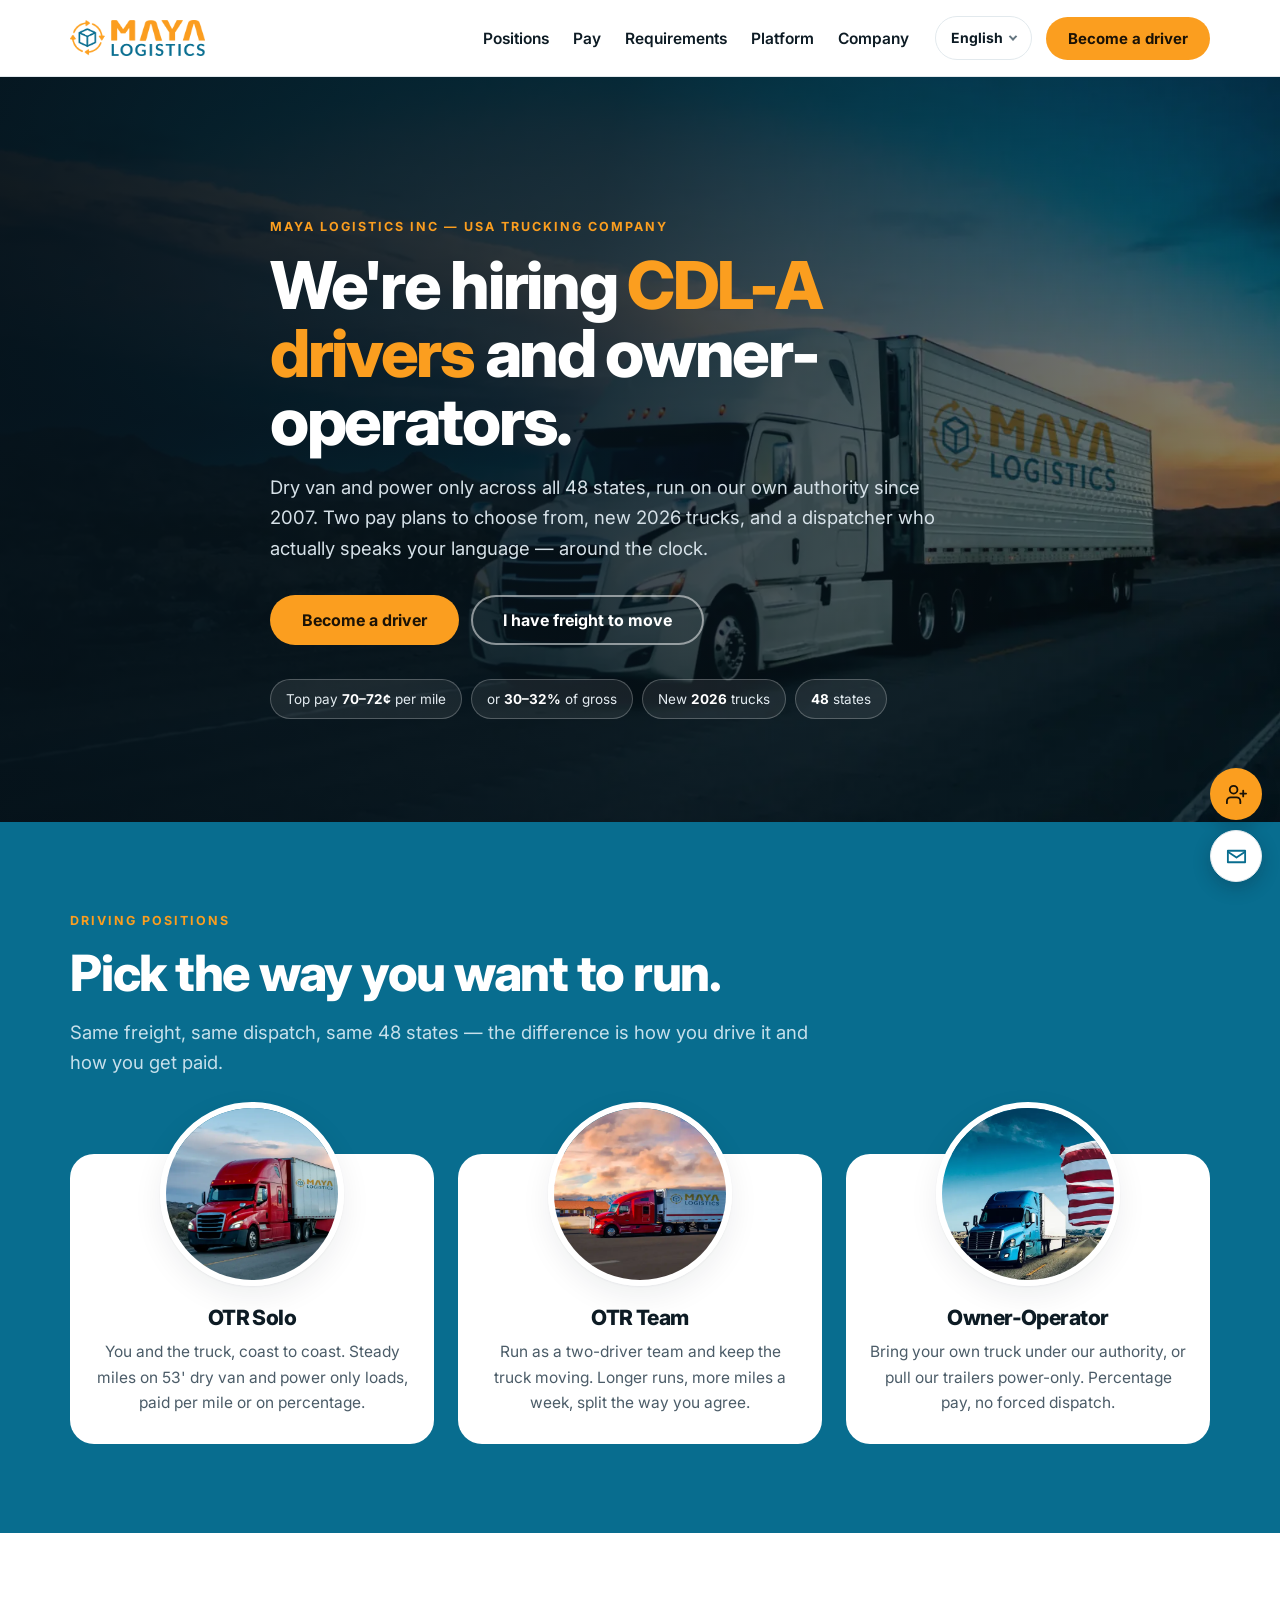
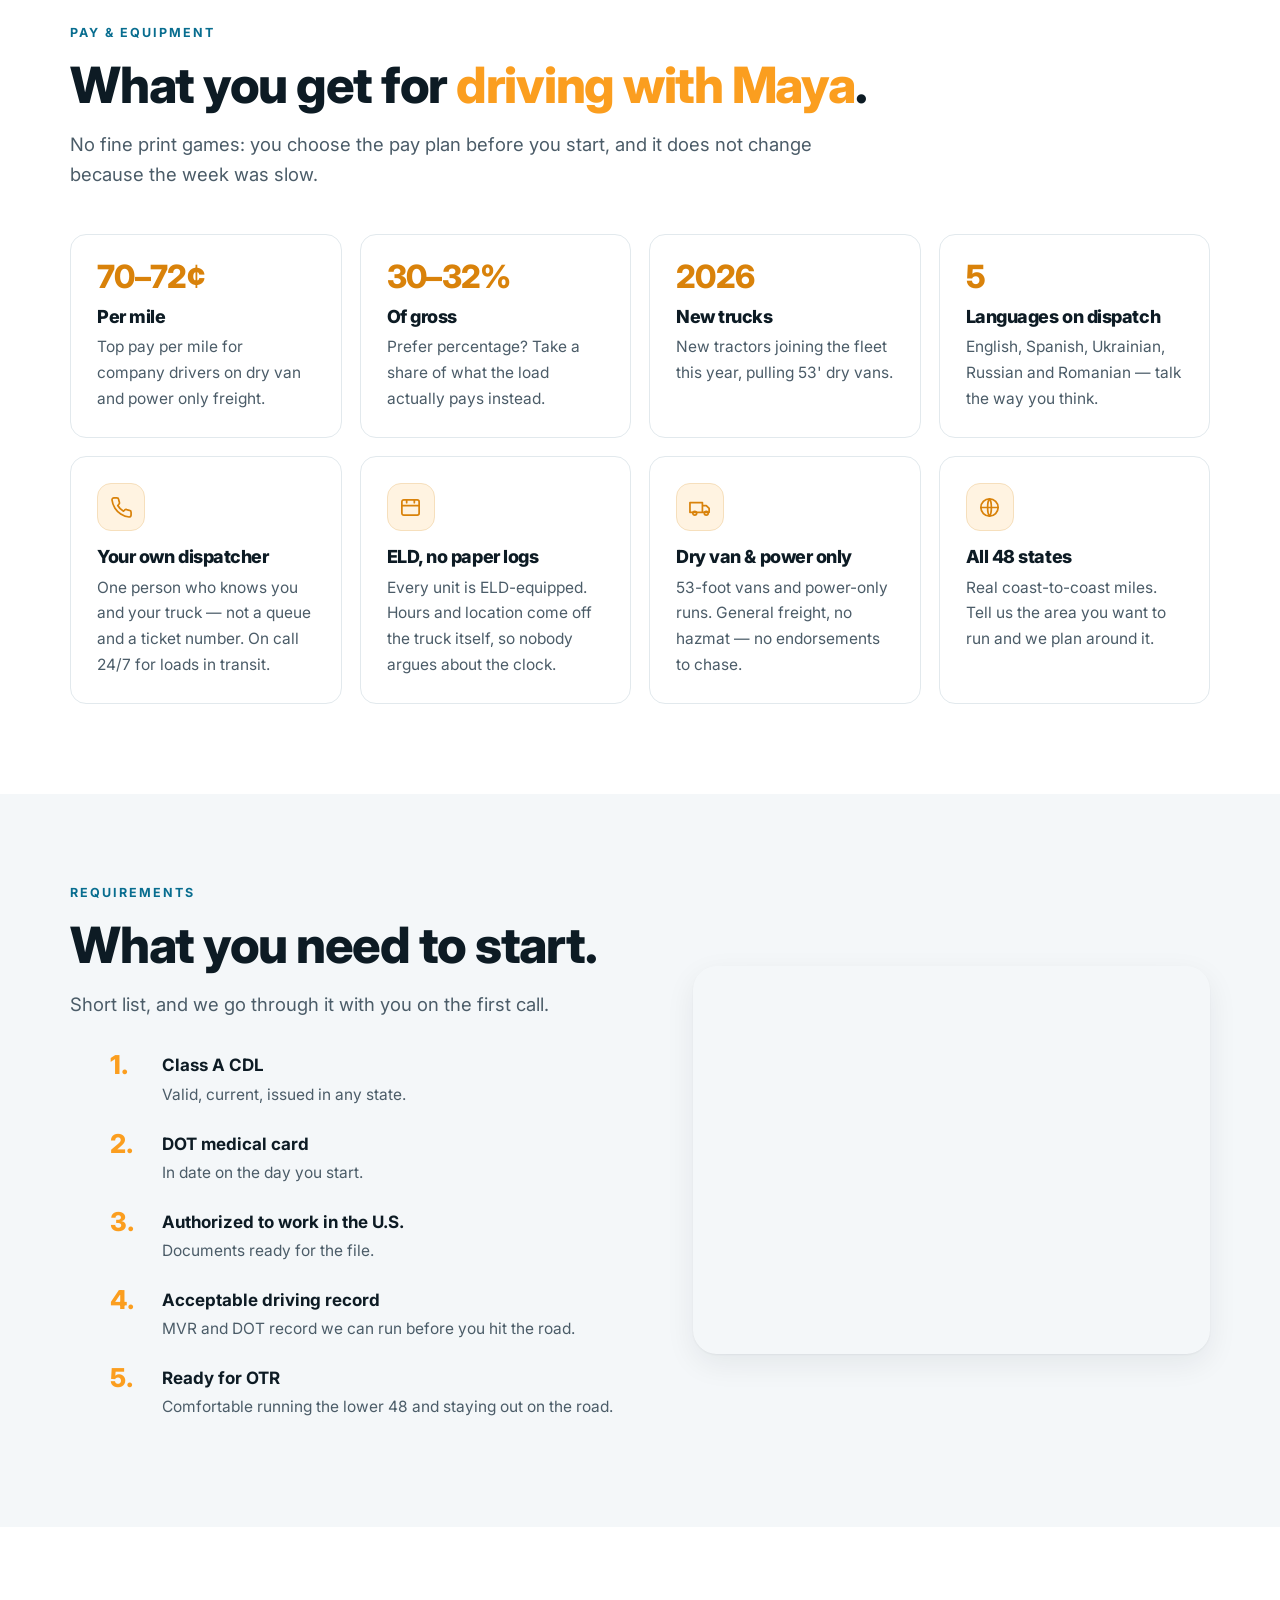
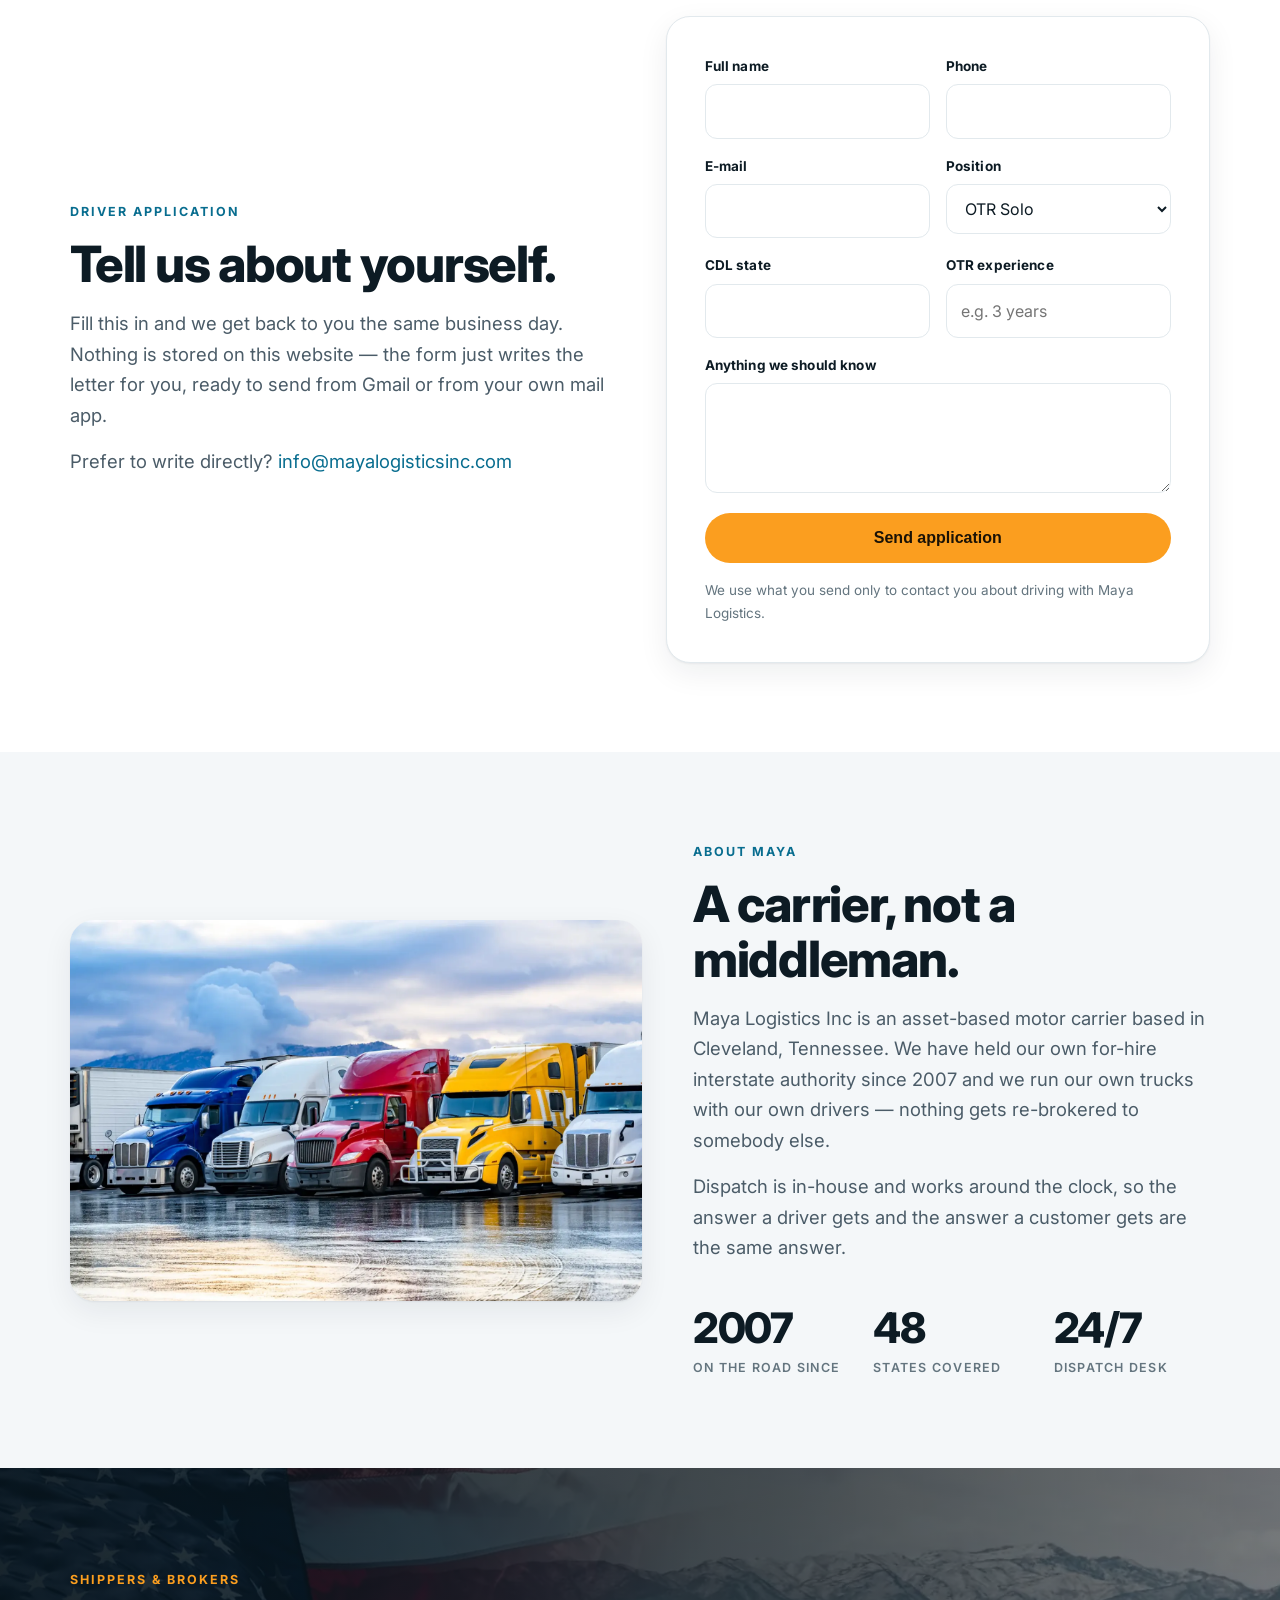
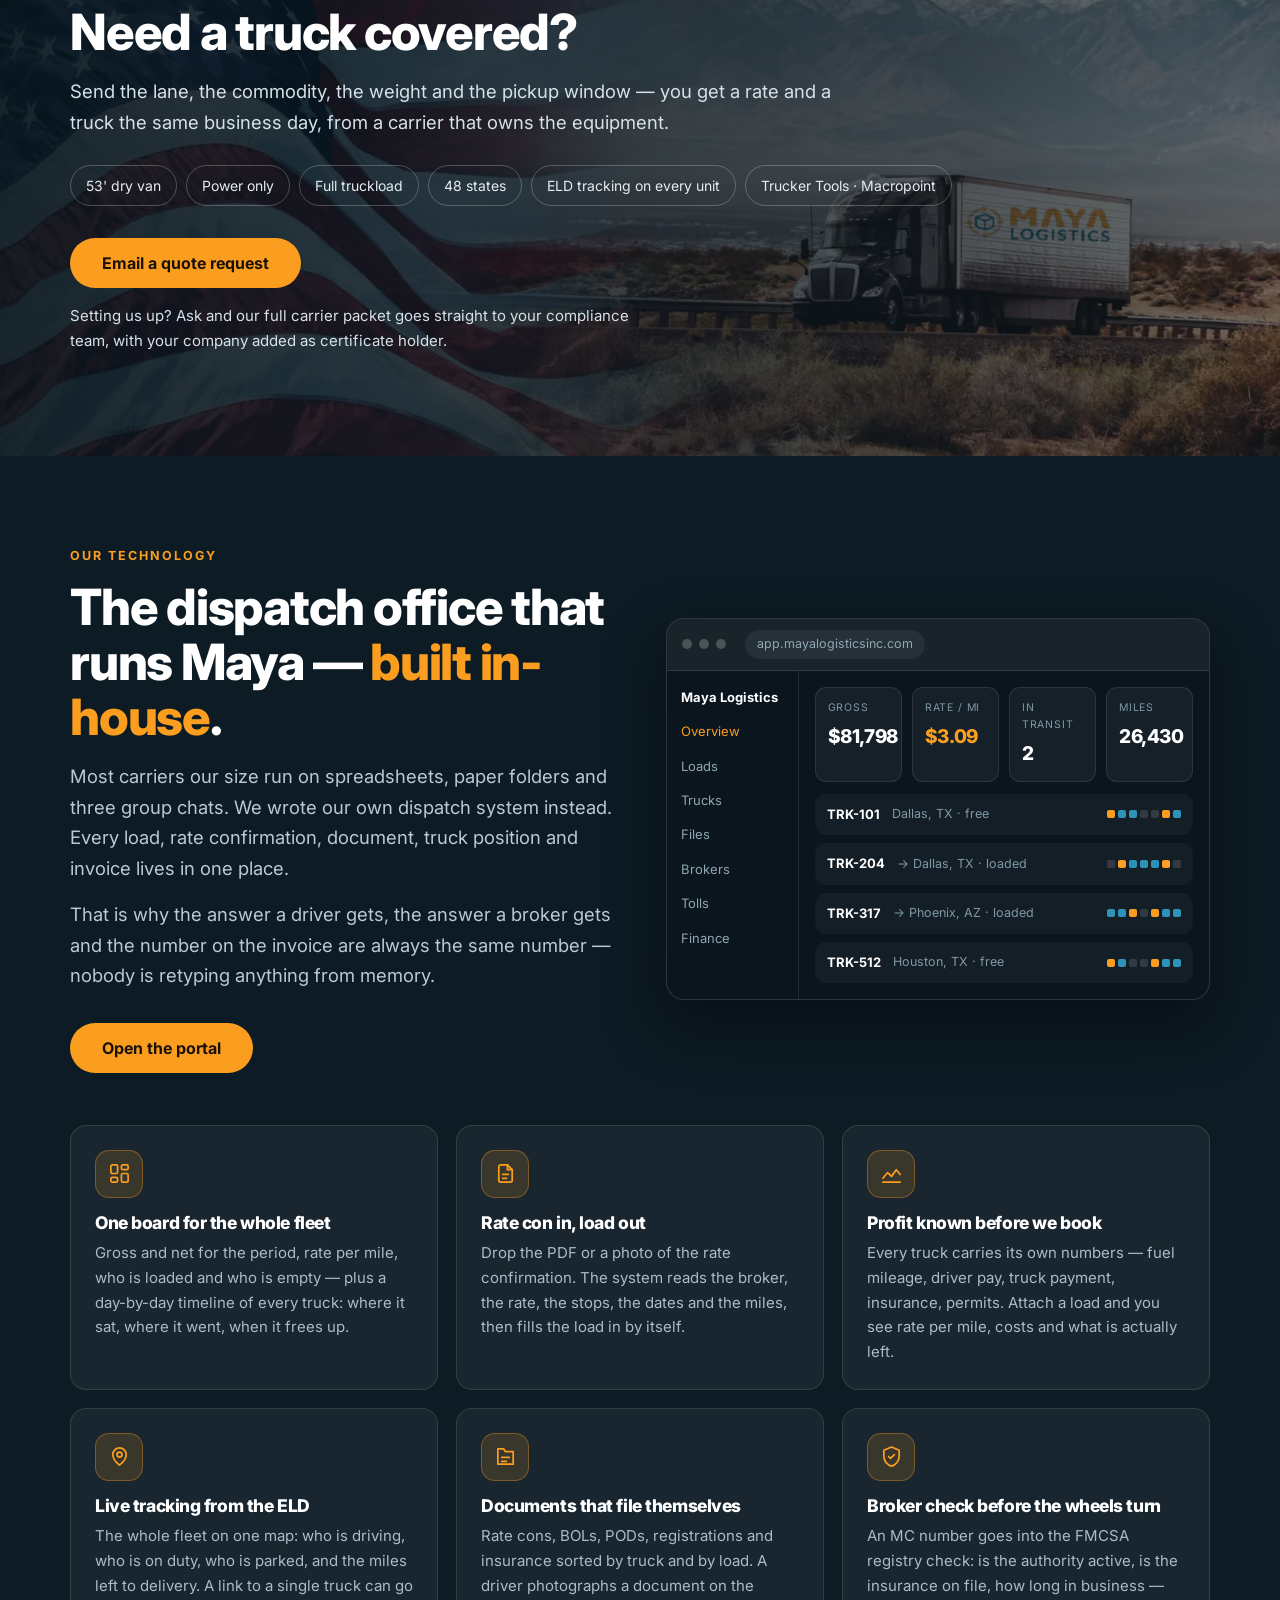
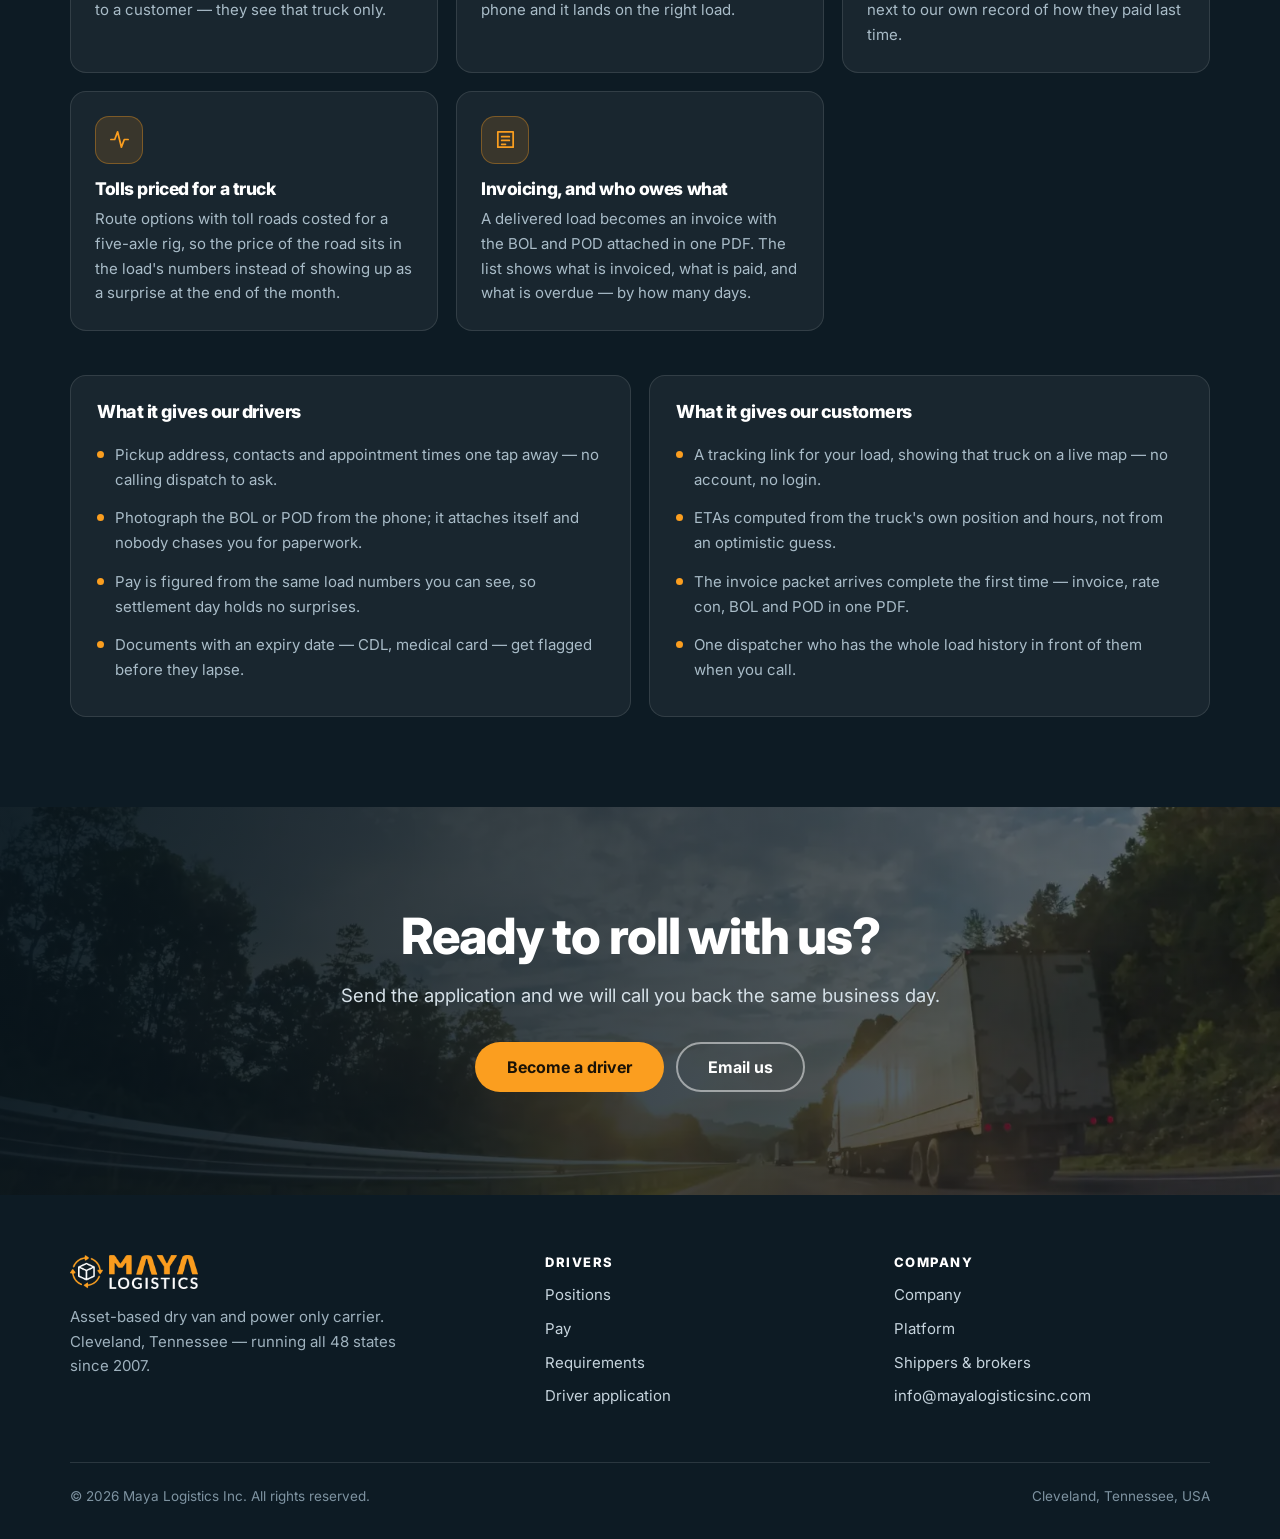
==== index.html @ c4414eb6 "Maya Logistics Inc — сайт на шести языках Историю репозитория пришлось начать заново: старые коммиты" ====
<!DOCTYPE html>
<html lang="en">
<head>
<meta charset="utf-8">
<meta name="viewport" content="width=device-width, initial-scale=1">
<title>Maya Logistics Inc | CDL-A Jobs | Hiring Truck Drivers — 48 States</title>
<meta name="description" content="Maya Logistics Inc is hiring CDL Class A drivers and owner-operators. Top pay 70–72¢ per mile or 30–32% of gross, new 2026 trucks, dry van and power only, all 48 states, dispatch in five languages.">
<meta name="theme-color" content="#086D8F">
<link rel="canonical" href="https://mayalogisticsinc.com/">
<link rel="alternate" hreflang="en" href="https://mayalogisticsinc.com/">
<link rel="alternate" hreflang="es" href="https://mayalogisticsinc.com/es/">
<link rel="alternate" hreflang="ru" href="https://mayalogisticsinc.com/ru/">
<link rel="alternate" hreflang="uk" href="https://mayalogisticsinc.com/uk/">
<link rel="alternate" hreflang="ro" href="https://mayalogisticsinc.com/ro/">
<link rel="alternate" hreflang="kk" href="https://mayalogisticsinc.com/kk/">
<link rel="alternate" hreflang="x-default" href="https://mayalogisticsinc.com/">
<meta property="og:type" content="website">
<meta property="og:url" content="https://mayalogisticsinc.com/">
<meta property="og:title" content="Maya Logistics Inc — Hiring CDL Class A Drivers">
<meta property="og:description" content="70–72¢ per mile or 30–32% of gross. New 2026 trucks, dry van and power only, all 48 states, dispatch in five languages.">
<meta property="og:image" content="https://mayalogisticsinc.com/assets/hero-1600.webp">
<meta property="og:locale" content="en_US">
<meta name="twitter:card" content="summary_large_image">

<link rel="icon" href="/assets/favicon.ico" sizes="any">
<link rel="icon" href="/assets/favicon-32.png" type="image/png">
<link rel="apple-touch-icon" href="/assets/apple-touch-icon.png">

<link rel="preconnect" href="https://fonts.googleapis.com">
<link rel="preconnect" href="https://fonts.gstatic.com" crossorigin>
<link rel="stylesheet" href="https://fonts.googleapis.com/css2?family=Inter:wght@400;600;700;800&display=swap">
<link rel="preload" as="image" href="/assets/hero-800.webp" media="(max-width:800px)">
<link rel="preload" as="image" href="/assets/hero-1600.webp" media="(min-width:801px)">
<link rel="stylesheet" href="/assets/site.css?v=5">
</head>
<body>

<header class="site-header">
  <div class="wrap header-in">
    <a class="brand" href="/" aria-label="Maya Logistics Inc">
      <img src="/assets/logo.png" width="760" height="202" alt="Maya Logistics Inc">
    </a>

    <button class="burger" type="button" data-nav-toggle aria-expanded="false" aria-controls="menu" aria-label="Menu">
      <span></span>
    </button>

    <nav class="nav" id="menu" aria-label="Menu">
      <ul class="nav-links">
        <li><a href="#positions">Positions</a></li>
        <li><a href="#pay">Pay</a></li>
        <li><a href="#requirements">Requirements</a></li>
        <li><a href="#platform">Platform</a></li>
        <li><a href="#company">Company</a></li>
      </ul>
      <div class="nav-side">
        <details class="lang">
          <summary aria-label="Language">English</summary>
          <ul>
            <li><a href="/" hreflang="en" aria-current="true">English</a></li>
            <li><a href="/es/" hreflang="es">Español</a></li>
            <li><a href="/ru/" hreflang="ru">Русский</a></li>
            <li><a href="/uk/" hreflang="uk">Українська</a></li>
            <li><a href="/ro/" hreflang="ro">Română</a></li>
            <li><a href="/kk/" hreflang="kk">Қазақша</a></li>
          </ul>
        </details>
        <a class="btn btn-o" href="#apply">Become a driver</a>
      </div>
    </nav>
  </div>
</header>

<main>

<!-- ================= HERO ================= -->
<section class="hero bg-hero">
  <div class="wrap hero-in">
    <p class="eyebrow">Maya Logistics Inc — USA trucking company</p>
    <h1>We're hiring <em>CDL-A drivers</em> and owner-operators.</h1>
    <p class="lead">Dry van and power only across all 48 states, run on our own authority since 2007. Two pay plans to choose from, new 2026 trucks, and a dispatcher who actually speaks your language — around the clock.</p>
    <div class="btns">
      <a class="btn btn-o" href="#apply">Become a driver</a>
      <a class="btn btn-ghost" href="#shippers">I have freight to move</a>
    </div>
    <div class="chips">
      <span class="chip">Top pay <b>70–72¢</b> per mile</span>
      <span class="chip">or <b>30–32%</b> of gross</span>
      <span class="chip">New <b>2026</b> trucks</span>
      <span class="chip"><b>48</b> states</span>
    </div>
  </div>
</section>

<!-- ================= POSITIONS ================= -->
<section id="positions" class="positions">
  <div class="wrap">
    <p class="eyebrow">Driving positions</p>
    <h2 class="h2">Pick the way you want to run.</h2>
    <p class="lead">Same freight, same dispatch, same 48 states — the difference is how you drive it and how you get paid.</p>

    <div class="pos-grid">
      <article class="pos">
        <img src="/assets/pos-solo.webp" width="560" height="560" loading="lazy" decoding="async" alt="Tractor with a dry van trailer on an evening highway">
        <h3>OTR Solo</h3>
        <p>You and the truck, coast to coast. Steady miles on 53' dry van and power only loads, paid per mile or on percentage.</p>
      </article>

      <article class="pos">
        <img src="/assets/pos-team.webp" width="560" height="560" loading="lazy" decoding="async" alt="Tractor-trailer parked at sunset">
        <h3>OTR Team</h3>
        <p>Run as a two-driver team and keep the truck moving. Longer runs, more miles a week, split the way you agree.</p>
      </article>

      <article class="pos">
        <img src="/assets/pos-oo.webp" width="560" height="560" loading="lazy" decoding="async" alt="Tractor on a desert interstate with the American flag">
        <h3>Owner-Operator</h3>
        <p>Bring your own truck under our authority, or pull our trailers power-only. Percentage pay, no forced dispatch.</p>
      </article>
    </div>
  </div>
</section>

<!-- ================= PAY & EQUIPMENT ================= -->
<section id="pay">
  <div class="wrap">
    <p class="eyebrow">Pay &amp; equipment</p>
    <h2 class="h2">What you get for <em>driving with Maya</em>.</h2>
    <p class="lead">No fine print games: you choose the pay plan before you start, and it does not change because the week was slow.</p>

    <div class="perks">
      <div class="perk">
        <b>70–72¢</b>
        <h3>Per mile</h3>
        <p>Top pay per mile for company drivers on dry van and power only freight.</p>
      </div>
      <div class="perk">
        <b>30–32%</b>
        <h3>Of gross</h3>
        <p>Prefer percentage? Take a share of what the load actually pays instead.</p>
      </div>
      <div class="perk">
        <b>2026</b>
        <h3>New trucks</h3>
        <p>New tractors joining the fleet this year, pulling 53' dry vans.</p>
      </div>
      <div class="perk">
        <b>5</b>
        <h3>Languages on dispatch</h3>
        <p>English, Spanish, Ukrainian, Russian and Romanian — talk the way you think.</p>
      </div>
      <div class="perk">
        <div class="ico"><svg viewBox="0 0 24 24" aria-hidden="true"><path d="M22 16.9v3a2 2 0 0 1-2.2 2 19.8 19.8 0 0 1-8.6-3.1 19.5 19.5 0 0 1-6-6A19.8 19.8 0 0 1 2.1 4.2 2 2 0 0 1 4.1 2h3a2 2 0 0 1 2 1.7c.1 1 .4 1.9.7 2.8a2 2 0 0 1-.5 2.1L8.1 9.9a16 16 0 0 0 6 6l1.3-1.3a2 2 0 0 1 2.1-.4c.9.3 1.8.6 2.8.7a2 2 0 0 1 1.7 2z"/></svg></div>
        <h3>Your own dispatcher</h3>
        <p>One person who knows you and your truck — not a queue and a ticket number. On call 24/7 for loads in transit.</p>
      </div>
      <div class="perk">
        <div class="ico"><svg viewBox="0 0 24 24" aria-hidden="true"><rect x="3" y="4" width="18" height="16" rx="2"/><path d="M3 10h18M8 4v3M16 4v3"/></svg></div>
        <h3>ELD, no paper logs</h3>
        <p>Every unit is ELD-equipped. Hours and location come off the truck itself, so nobody argues about the clock.</p>
      </div>
      <div class="perk">
        <div class="ico"><svg viewBox="0 0 24 24" aria-hidden="true"><path d="M1 7h13v10H1zM14 10h4l3 3v4h-7z"/><circle cx="6" cy="18" r="2"/><circle cx="18" cy="18" r="2"/></svg></div>
        <h3>Dry van &amp; power only</h3>
        <p>53-foot vans and power-only runs. General freight, no hazmat — no endorsements to chase.</p>
      </div>
      <div class="perk">
        <div class="ico"><svg viewBox="0 0 24 24" aria-hidden="true"><circle cx="12" cy="12" r="9"/><path d="M3 12h18M12 3c2.6 2.8 2.6 15.2 0 18M12 3c-2.6 2.8-2.6 15.2 0 18"/></svg></div>
        <h3>All 48 states</h3>
        <p>Real coast-to-coast miles. Tell us the area you want to run and we plan around it.</p>
      </div>
    </div>
  </div>
</section>

<!-- ================= REQUIREMENTS ================= -->
<section id="requirements" class="soft">
  <div class="wrap split">
    <div>
      <p class="eyebrow">Requirements</p>
      <h2 class="h2">What you need to start.</h2>
      <p class="lead">Short list, and we go through it with you on the first call.</p>

      <ol class="steps">
        <li><i>1.</i><div><b>Class A CDL</b><span>Valid, current, issued in any state.</span></div></li>
        <li><i>2.</i><div><b>DOT medical card</b><span>In date on the day you start.</span></div></li>
        <li><i>3.</i><div><b>Authorized to work in the U.S.</b><span>Documents ready for the file.</span></div></li>
        <li><i>4.</i><div><b>Acceptable driving record</b><span>MVR and DOT record we can run before you hit the road.</span></div></li>
        <li><i>5.</i><div><b>Ready for OTR</b><span>Comfortable running the lower 48 and staying out on the road.</span></div></li>
      </ol>
    </div>

    <div class="shot">
      <picture>
        <source media="(max-width:700px)" srcset="/assets/fleet-800.webp">
        <img src="/assets/fleet-1600.webp" width="1600" height="1200" loading="lazy" decoding="async" alt="Tractor on a highway through red rock country">
      </picture>
    </div>
  </div>
</section>

<!-- ================= APPLY ================= -->
<section id="apply">
  <div class="wrap contact-grid">
    <div>
      <p class="eyebrow">Driver application</p>
      <h2 class="h2">Tell us about yourself.</h2>
      <p class="lead">Fill this in and we get back to you the same business day. Nothing is stored on this website — the form just writes the letter for you, ready to send from Gmail or from your own mail app.</p>
      <p class="lead">Prefer to write directly? <a data-mail href="mailto:info@mayalogisticsinc.com">info@mayalogisticsinc.com</a></p>
    </div>

    <form class="form-wrap" data-mail-form="info@mayalogisticsinc.com"
          data-subject="Driver application — Maya Logistics" data-sent-title="Your application is ready">
      <div class="fields">
        <div class="field">
          <label for="f-name">Full name</label>
          <input id="f-name" name="name" data-label="Full name" type="text" autocomplete="name" required>
        </div>
        <div class="field">
          <label for="f-phone">Phone</label>
          <input id="f-phone" name="phone" data-label="Phone" type="tel" autocomplete="tel" required>
        </div>
        <div class="field">
          <label for="f-email">E-mail</label>
          <input id="f-email" name="email" data-label="E-mail" type="email" autocomplete="email">
        </div>
        <div class="field">
          <label for="f-pos">Position</label>
          <select id="f-pos" name="position" data-label="Position">
            <option>OTR Solo</option>
            <option>OTR Team</option>
            <option>Owner-Operator</option>
          </select>
        </div>
        <div class="field">
          <label for="f-cdl">CDL state</label>
          <input id="f-cdl" name="cdl" data-label="CDL state" type="text">
        </div>
        <div class="field">
          <label for="f-exp">OTR experience</label>
          <input id="f-exp" name="experience" data-label="OTR experience" type="text" placeholder="e.g. 3 years">
        </div>
        <div class="field full">
          <label for="f-msg">Anything we should know</label>
          <textarea id="f-msg" name="message" data-label="Anything we should know"></textarea>
        </div>
      </div>
      <button class="btn btn-o" type="submit" style="width:100%;margin-top:20px">Send application</button>
      <p class="form-note">We use what you send only to contact you about driving with Maya Logistics.</p>
    </form>
  </div>
</section>

<!-- ================= COMPANY ================= -->
<section id="company" class="soft">
  <div class="wrap split rev">
    <div class="shot">
      <picture>
        <source media="(max-width:700px)" srcset="/assets/lot-800.webp">
        <img src="/assets/lot-1600.webp" width="1600" height="1066" loading="lazy" decoding="async" alt="Tractors lined up on a terminal lot">
      </picture>
    </div>

    <div>
      <p class="eyebrow">About Maya</p>
      <h2 class="h2">A carrier, not a middleman.</h2>
      <p class="lead">Maya Logistics Inc is an asset-based motor carrier based in Cleveland, Tennessee. We have held our own for-hire interstate authority since 2007 and we run our own trucks with our own drivers — nothing gets re-brokered to somebody else.</p>
      <p class="lead">Dispatch is in-house and works around the clock, so the answer a driver gets and the answer a customer gets are the same answer.</p>

      <div class="stats">
        <div class="stat"><b>2007</b><span>On the road since</span></div>
        <div class="stat"><b>48</b><span>States covered</span></div>
        <div class="stat"><b>24/7</b><span>Dispatch desk</span></div>
      </div>
    </div>
  </div>
</section>

<!-- ================= SHIPPERS ================= -->
<section id="shippers" class="band bg-flag">
  <div class="wrap">
    <p class="eyebrow">Shippers &amp; brokers</p>
    <h2 class="h2">Need a truck covered?</h2>
    <p class="lead">Send the lane, the commodity, the weight and the pickup window — you get a rate and a truck the same business day, from a carrier that owns the equipment.</p>

    <div class="tags">
      <span class="tag">53' dry van</span>
      <span class="tag">Power only</span>
      <span class="tag">Full truckload</span>
      <span class="tag">48 states</span>
      <span class="tag">ELD tracking on every unit</span>
      <span class="tag">Trucker Tools · Macropoint</span>
    </div>

    <div class="btns">
      <a class="btn btn-o" data-mail data-mail-title="Email a quote request" href="mailto:info@mayalogisticsinc.com?subject=Freight%20quote%20request&amp;body=Company%3A%0AContact%20name%3A%0ALane%20(pickup%20city%2Fstate%20-%20delivery%20city%2Fstate)%3A%0APickup%20date%20and%20window%3A%0ACommodity%20and%20weight%3A%0AEquipment%20(dry%20van%20or%20power%20only)%3A%0A">Email a quote request</a>
    </div>
    <p class="lead" style="font-size:15px">Setting us up? Ask and our full carrier packet goes straight to your compliance team, with your company added as certificate holder.</p>
  </div>
</section>

<!-- ================= PLATFORM ================= -->
<section id="platform" class="app-sec">
  <div class="wrap">
    <div class="app-top">
      <div>
        <p class="eyebrow">Our technology</p>
        <h2 class="h2">The dispatch office that runs Maya — <em>built in-house</em>.</h2>
        <p class="lead">Most carriers our size run on spreadsheets, paper folders and three group chats. We wrote our own dispatch system instead. Every load, rate confirmation, document, truck position and invoice lives in one place.</p>
        <p class="lead">That is why the answer a driver gets, the answer a broker gets and the number on the invoice are always the same number — nobody is retyping anything from memory.</p>
        <div class="btns">
          <a class="btn btn-o" href="https://app.mayalogisticsinc.com/login" target="_blank" rel="noopener">Open the portal</a>
        </div>
      </div>

      <!-- illustration of the Overview screen, drawn in HTML -->
      <div class="win" aria-hidden="true">
        <div class="win-bar"><i></i><i></i><i></i><span>app.mayalogisticsinc.com</span></div>
        <div class="win-body">
          <div class="win-side">
            <b>Maya Logistics</b>
            <u>Overview</u>
            <span>Loads</span>
            <span>Trucks</span>
            <span>Files</span>
            <span>Brokers</span>
            <span>Tolls</span>
            <span>Finance</span>
          </div>
          <div class="win-main">
            <div class="kpis">
              <div class="kpi"><small>Gross</small><b>$81,798</b></div>
              <div class="kpi up"><small>Rate / mi</small><b>$3.09</b></div>
              <div class="kpi"><small>In transit</small><b>2</b></div>
              <div class="kpi"><small>Miles</small><b>26,430</b></div>
            </div>
            <div class="rows">
              <div class="wrow"><b>TRK-101</b><em>Dallas, TX · free</em>
                <span class="dots"><i class="a"></i><i class="b"></i><i class="b"></i><i></i><i></i><i class="a"></i><i class="b"></i></span></div>
              <div class="wrow"><b>TRK-204</b><em>→ Dallas, TX · loaded</em>
                <span class="dots"><i></i><i class="a"></i><i class="b"></i><i class="b"></i><i class="b"></i><i class="a"></i><i></i></span></div>
              <div class="wrow"><b>TRK-317</b><em>→ Phoenix, AZ · loaded</em>
                <span class="dots"><i class="b"></i><i class="b"></i><i class="a"></i><i></i><i class="a"></i><i class="b"></i><i class="b"></i></span></div>
              <div class="wrow"><b>TRK-512</b><em>Houston, TX · free</em>
                <span class="dots"><i class="a"></i><i class="b"></i><i></i><i></i><i class="a"></i><i class="b"></i><i class="b"></i></span></div>
            </div>
          </div>
        </div>
      </div>
    </div>

    <div class="fcards">
      <article class="fcard">
        <div class="ico"><svg viewBox="0 0 24 24" aria-hidden="true"><rect x="3" y="3" width="7" height="9" rx="1.5"/><rect x="14" y="3" width="7" height="5" rx="1.5"/><rect x="3" y="16" width="7" height="5" rx="1.5"/><rect x="14" y="12" width="7" height="9" rx="1.5"/></svg></div>
        <h3>One board for the whole fleet</h3>
        <p>Gross and net for the period, rate per mile, who is loaded and who is empty — plus a day-by-day timeline of every truck: where it sat, where it went, when it frees up.</p>
      </article>

      <article class="fcard">
        <div class="ico"><svg viewBox="0 0 24 24" aria-hidden="true"><path d="M14 3H7a2 2 0 0 0-2 2v14a2 2 0 0 0 2 2h10a2 2 0 0 0 2-2V8z"/><path d="M14 3v5h5M9 13h6M9 17h4"/></svg></div>
        <h3>Rate con in, load out</h3>
        <p>Drop the PDF or a photo of the rate confirmation. The system reads the broker, the rate, the stops, the dates and the miles, then fills the load in by itself.</p>
      </article>

      <article class="fcard">
        <div class="ico"><svg viewBox="0 0 24 24" aria-hidden="true"><path d="M3 17l5-6 4 4 5-7 4 5"/><path d="M3 21h18"/></svg></div>
        <h3>Profit known before we book</h3>
        <p>Every truck carries its own numbers — fuel mileage, driver pay, truck payment, insurance, permits. Attach a load and you see rate per mile, costs and what is actually left.</p>
      </article>

      <article class="fcard">
        <div class="ico"><svg viewBox="0 0 24 24" aria-hidden="true"><path d="M12 21s7-5.2 7-11a7 7 0 1 0-14 0c0 5.8 7 11 7 11z"/><circle cx="12" cy="10" r="2.6"/></svg></div>
        <h3>Live tracking from the ELD</h3>
        <p>The whole fleet on one map: who is driving, who is on duty, who is parked, and the miles left to delivery. A link to a single truck can go to a customer — they see that truck only.</p>
      </article>

      <article class="fcard">
        <div class="ico"><svg viewBox="0 0 24 24" aria-hidden="true"><path d="M4 4h6l2 3h8v13H4z"/><path d="M8 13h8M8 17h5"/></svg></div>
        <h3>Documents that file themselves</h3>
        <p>Rate cons, BOLs, PODs, registrations and insurance sorted by truck and by load. A driver photographs a document on the phone and it lands on the right load.</p>
      </article>

      <article class="fcard">
        <div class="ico"><svg viewBox="0 0 24 24" aria-hidden="true"><path d="M12 2 4 5.5v6c0 5 3.4 9.3 8 10.5 4.6-1.2 8-5.5 8-10.5v-6z"/><path d="M9 12l2 2 4-4"/></svg></div>
        <h3>Broker check before the wheels turn</h3>
        <p>An MC number goes into the FMCSA registry check: is the authority active, is the insurance on file, how long in business — next to our own record of how they paid last time.</p>
      </article>

      <article class="fcard">
        <div class="ico"><svg viewBox="0 0 24 24" aria-hidden="true"><path d="M3 12h4l3-8 4 16 3-8h4"/></svg></div>
        <h3>Tolls priced for a truck</h3>
        <p>Route options with toll roads costed for a five-axle rig, so the price of the road sits in the load's numbers instead of showing up as a surprise at the end of the month.</p>
      </article>

      <article class="fcard">
        <div class="ico"><svg viewBox="0 0 24 24" aria-hidden="true"><path d="M4 4h16v16H4z"/><path d="M8 9h8M8 13h8M8 17h4"/></svg></div>
        <h3>Invoicing, and who owes what</h3>
        <p>A delivered load becomes an invoice with the BOL and POD attached in one PDF. The list shows what is invoiced, what is paid, and what is overdue — by how many days.</p>
      </article>
    </div>

    <div class="who">
      <div>
        <h3>What it gives our drivers</h3>
        <ul>
          <li>Pickup address, contacts and appointment times one tap away — no calling dispatch to ask.</li>
          <li>Photograph the BOL or POD from the phone; it attaches itself and nobody chases you for paperwork.</li>
          <li>Pay is figured from the same load numbers you can see, so settlement day holds no surprises.</li>
          <li>Documents with an expiry date — CDL, medical card — get flagged before they lapse.</li>
        </ul>
      </div>
      <div>
        <h3>What it gives our customers</h3>
        <ul>
          <li>A tracking link for your load, showing that truck on a live map — no account, no login.</li>
          <li>ETAs computed from the truck's own position and hours, not from an optimistic guess.</li>
          <li>The invoice packet arrives complete the first time — invoice, rate con, BOL and POD in one PDF.</li>
          <li>One dispatcher who has the whole load history in front of them when you call.</li>
        </ul>
      </div>
    </div>
  </div>
</section>

<!-- ================= CTA ================= -->
<section class="band bg-road">
  <div class="wrap center">
    <h2 class="h2">Ready to roll with us?</h2>
    <p class="lead">Send the application and we will call you back the same business day.</p>
    <div class="btns" style="justify-content:center">
      <a class="btn btn-o" href="#apply">Become a driver</a>
      <a class="btn btn-ghost" data-mail data-mail-title="Write to us" href="mailto:info@mayalogisticsinc.com">Email us</a>
    </div>
  </div>
</section>

</main>

<footer class="site-footer">
  <div class="wrap">
    <div class="fgrid">
      <div>
        <img src="/assets/logo-light.png" width="760" height="202" alt="Maya Logistics Inc" loading="lazy">
        <p>Asset-based dry van and power only carrier. Cleveland, Tennessee — running all 48 states since 2007.</p>
      </div>
      <div>
        <h4>Drivers</h4>
        <ul>
          <li><a href="#positions">Positions</a></li>
          <li><a href="#pay">Pay</a></li>
          <li><a href="#requirements">Requirements</a></li>
          <li><a href="#apply">Driver application</a></li>
        </ul>
      </div>
      <div>
        <h4>Company</h4>
        <ul>
          <li><a href="#company">Company</a></li>
          <li><a href="#platform">Platform</a></li>
          <li><a href="#shippers">Shippers &amp; brokers</a></li>
          <li><a data-mail href="mailto:info@mayalogisticsinc.com">info@mayalogisticsinc.com</a></li>
        </ul>
      </div>
    </div>
    <div class="legal">
      <span>© 2026 Maya Logistics Inc. All rights reserved.</span>
      <span>Cleveland, Tennessee, USA</span>
    </div>
  </div>
</footer>

<div class="fab">
  <a class="fab-o" href="#apply" title="Become a driver" aria-label="Become a driver">
    <svg viewBox="0 0 24 24" aria-hidden="true"><path d="M16 21v-2a4 4 0 0 0-4-4H6a4 4 0 0 0-4 4v2"/><circle cx="9" cy="7" r="4"/><path d="M19 8v6M22 11h-6"/></svg>
  </a>
  <a class="fab-w" href="mailto:info@mayalogisticsinc.com" data-mail data-mail-title="Write to us" title="Email us" aria-label="Email us">
    <svg viewBox="0 0 24 24" aria-hidden="true"><path d="M3 6h18v12H3z"/><path d="m3 7 9 6 9-6"/></svg>
  </a>
</div>

<dialog class="mbox" id="mailbox" aria-labelledby="mbox-title">
  <div class="mbox-in">
    <div class="mbox-x"><form method="dialog"><button type="submit" aria-label="Close">&times;</button></form></div>
    <h3 id="mbox-title" data-mbox-title>Write to us</h3>
    <p class="mbox-sub" data-mbox-sub hidden></p>

    <div class="mbox-addr">
      <span data-mbox-addr>info@mayalogisticsinc.com</span>
      <button class="mbox-copy" type="button" data-mbox-copy-addr data-done="Copied">Copy</button>
    </div>

    <textarea data-mbox-body readonly hidden aria-label="Message"></textarea>

    <div class="mbox-btns">
      <a class="btn btn-o" data-mbox-gmail href="https://mail.google.com/" target="_blank" rel="noopener">Open in Gmail</a>
      <a class="btn btn-line" data-mbox-mailto href="mailto:info@mayalogisticsinc.com">Mail app</a>
      <button class="btn btn-line" type="button" data-mbox-copy-body data-done="Copied" hidden>Copy the message</button>
    </div>

    <p class="mbox-note" data-mbox-note hidden>Copied to the clipboard.</p>
  </div>
</dialog>

<script src="/assets/site.js?v=5" defer></script>
</body>
</html>
---- assets/site.css ----
/* Maya Logistics Inc — mayalogisticsinc.com
   Brand: orange #FB9E1F + teal #086D8F (sampled from the logo artwork).
   Driver-recruiting first: the page carries an action bar that never scrolls away. */

:root{
  --orange:#FB9E1F;
  --orange-d:#D9820A;
  --orange-soft:#FFF3E1;
  --teal:#086D8F;
  --teal-d:#054F69;
  --teal-soft:#E8F2F6;
  --ink:#0D1B24;
  --body:#4B5C68;
  --muted:#64757F;
  --line:#E2E9ED;
  --bg:#FFFFFF;
  --soft:#F4F7F9;
  --wrap:1180px;
  --r:16px;
  --shadow:0 1px 2px rgba(13,27,36,.05), 0 10px 30px rgba(13,27,36,.07);
}

*,*::before,*::after{box-sizing:border-box}
html{scroll-behavior:smooth}
body{
  margin:0;
  background:var(--bg);
  color:var(--body);
  font:400 17px/1.65 Inter,-apple-system,BlinkMacSystemFont,"Segoe UI",Roboto,Helvetica,Arial,sans-serif;
  -webkit-font-smoothing:antialiased;
  overflow-x:hidden;
}
img{max-width:100%;height:auto;display:block}
[hidden]{display:none!important}
a{color:var(--teal);text-decoration:none}
a:hover{color:var(--teal-d)}
h1,h2,h3,h4{color:var(--ink);margin:0;line-height:1.1;letter-spacing:-.025em;font-weight:800}
p{margin:0}
ul{margin:0;padding:0;list-style:none}
:focus-visible{outline:3px solid var(--orange);outline-offset:3px;border-radius:6px}

[id]{scroll-margin-top:92px}
.wrap{max-width:var(--wrap);margin:0 auto;padding:0 20px}
section{padding:clamp(56px,7vw,100px) 0}
.soft{background:var(--soft)}
.eyebrow{
  font-size:12.5px;font-weight:700;letter-spacing:.16em;text-transform:uppercase;
  color:var(--teal);margin-bottom:14px;
}
.h2{font-size:clamp(30px,4.6vw,50px)}
.h2 em{font-style:normal;color:var(--orange)}
.lead{font-size:clamp(16.5px,1.5vw,18.5px);max-width:64ch;margin-top:16px}
.center{text-align:center}
.center .lead{margin-inline:auto}

/* ---------- buttons ---------- */
.btn{
  display:inline-flex;align-items:center;justify-content:center;gap:9px;
  padding:15px 30px;border-radius:999px;border:2px solid transparent;
  font-weight:700;font-size:16px;line-height:1;cursor:pointer;text-align:center;
  transition:background .18s,border-color .18s,color .18s,transform .18s;
}
.btn:hover{transform:translateY(-1px)}
.btn-o{background:var(--orange);color:#1A1206}
.btn-o:hover{background:var(--orange-d);color:#1A1206}
.btn-t{background:var(--teal);color:#fff}
.btn-t:hover{background:var(--teal-d);color:#fff}
.btn-line{border-color:var(--line);color:var(--ink);background:#fff}
.btn-line:hover{border-color:var(--teal);color:var(--teal)}
.btn-ghost{border-color:rgba(255,255,255,.5);color:#fff}
.btn-ghost:hover{border-color:#fff;background:rgba(255,255,255,.14);color:#fff}
.btns{display:flex;flex-wrap:wrap;gap:12px;margin-top:32px}

/* ---------- header ---------- */
.site-header{
  position:sticky;top:0;z-index:60;background:rgba(255,255,255,.94);
  backdrop-filter:blur(10px);border-bottom:1px solid var(--line);
}
.header-in{display:flex;align-items:center;gap:20px;height:76px}
.brand{display:flex;align-items:center;flex:none}
.brand img{height:36px;width:auto}
.nav{margin-left:auto;display:flex;align-items:center;gap:26px}
.nav-links{display:flex;align-items:center;gap:24px}
.nav-links a{color:var(--ink);font-weight:600;font-size:15.5px}
.nav-links a:hover{color:var(--teal)}
.nav-side{display:flex;align-items:center;gap:14px}
/* six languages do not fit as pills — a <details> dropdown, no JS needed to open */
.lang{position:relative;flex:none}
.lang summary{
  list-style:none;cursor:pointer;display:inline-flex;align-items:center;gap:9px;
  border:1px solid var(--line);border-radius:999px;padding:9px 15px;background:#fff;
  font-size:14px;font-weight:700;color:var(--ink);white-space:nowrap;
}
.lang summary::-webkit-details-marker{display:none}
.lang summary::after{
  content:"";width:6px;height:6px;margin-left:-2px;
  border-right:2px solid var(--muted);border-bottom:2px solid var(--muted);
  transform:rotate(45deg) translate(-1px,-1px);
}
.lang summary:hover{border-color:var(--teal);color:var(--teal)}
.lang[open] summary{border-color:var(--teal);color:var(--teal)}
.lang ul{
  position:absolute;top:calc(100% + 8px);right:0;z-index:80;min-width:196px;
  background:#fff;border:1px solid var(--line);border-radius:16px;padding:7px;
  box-shadow:var(--shadow);
}
.lang li a{display:block;padding:10px 13px;border-radius:11px;font-size:15px;font-weight:600;color:var(--ink)}
.lang li a:hover{background:var(--soft);color:var(--teal)}
.lang li a[aria-current="true"]{background:var(--teal-soft);color:var(--teal)}
.nav .btn{padding:12px 20px;font-size:15px}
.burger{
  display:none;margin-left:auto;width:46px;height:46px;border:1px solid var(--line);
  border-radius:999px;background:#fff;cursor:pointer;padding:0;
}
.burger span,.burger span::before,.burger span::after{
  display:block;position:relative;width:19px;height:2px;margin:0 auto;
  background:var(--ink);border-radius:2px;content:"";transition:.2s;
}
.burger span::before{position:absolute;top:-6px}
.burger span::after{position:absolute;top:6px}
[aria-expanded="true"] span{background:transparent}
[aria-expanded="true"] span::before{top:0;transform:rotate(45deg)}
[aria-expanded="true"] span::after{top:0;transform:rotate(-45deg)}

/* ---------- floating actions (bottom right, out of the way) ---------- */
.fab{position:fixed;right:18px;bottom:18px;z-index:70;display:grid;gap:10px}
.fab a{
  width:52px;height:52px;border-radius:50%;display:grid;place-items:center;
  box-shadow:0 6px 18px rgba(13,27,36,.24);transition:transform .18s,background .18s;
}
.fab a:hover{transform:translateY(-2px)}
.fab svg{width:23px;height:23px;fill:none;stroke-width:1.9;stroke-linecap:round;stroke-linejoin:round}
.fab-o{background:var(--orange)}
.fab-o svg{stroke:#1A1206}
.fab-o:hover{background:var(--orange-d)}
.fab-w{background:#fff;border:1px solid var(--line)}
.fab-w svg{stroke:var(--teal)}
.fab-w:hover{background:var(--teal-soft)}

/* ---------- hero ---------- */
.hero{
  position:relative;color:#fff;isolation:isolate;
  padding:clamp(76px,11vw,140px) 0 clamp(64px,8vw,110px);
  background:#0D1B24 center/cover no-repeat;
}
.hero::after{
  content:"";position:absolute;inset:0;z-index:-1;
  background:linear-gradient(100deg,rgba(6,19,27,.94) 0%,rgba(6,19,27,.84) 44%,rgba(6,19,27,.44) 100%);
}
.hero-in{max-width:780px}
.hero .eyebrow{color:var(--orange)}
.hero h1{color:#fff;font-size:clamp(36px,6vw,66px);line-height:1.03;letter-spacing:-.035em}
.hero h1 em{font-style:normal;color:var(--orange)}
.hero .lead{color:#D6E1E8;max-width:56ch}
.chips{display:flex;flex-wrap:wrap;gap:9px;margin-top:34px}
.chip{
  border:1px solid rgba(255,255,255,.24);background:rgba(255,255,255,.08);
  border-radius:999px;padding:8px 15px;font-size:13.5px;color:#E4ECF1;
}
.chip b{color:#fff;font-weight:700}

/* ---------- positions (brand-coloured block, circular photos) ---------- */
.positions{background:var(--teal);color:#fff;padding:clamp(56px,7vw,96px) 0}
.positions .eyebrow{color:var(--orange)}
.positions h2{color:#fff}
.positions .lead{color:#C7E0EB}
.pos-grid{
  display:grid;grid-template-columns:repeat(auto-fit,minmax(260px,1fr));
  gap:24px;margin-top:76px;
}
.pos-grid>*{min-width:0}
.pos{
  background:#fff;border-radius:24px;padding:0 24px 28px;text-align:center;
  transition:transform .18s,box-shadow .18s;
}
.pos:hover{transform:translateY(-4px);box-shadow:0 16px 40px rgba(0,0,0,.22)}
.pos img{
  width:184px;height:184px;border-radius:50%;object-fit:cover;
  margin:-52px auto 0;border:6px solid #fff;box-shadow:var(--shadow);
}
.pos h3{margin-top:20px;font-size:21px}
.pos p{margin-top:10px;font-size:15.5px;color:var(--body)}

/* ---------- perks ---------- */
.perks{display:grid;grid-template-columns:repeat(auto-fit,minmax(250px,1fr));gap:18px;margin-top:44px}
.perks>*{min-width:0}
.perk{
  background:#fff;border:1px solid var(--line);border-radius:var(--r);padding:26px;
  transition:box-shadow .18s,transform .18s,border-color .18s;
}
.perk:hover{box-shadow:var(--shadow);transform:translateY(-2px);border-color:#D3DEE4}
.perk b{display:block;color:var(--orange-d);font-size:clamp(25px,2.8vw,32px);font-weight:800;letter-spacing:-.02em;line-height:1}
.perk h3{font-size:18px;margin:0 0 8px}
.perk p{font-size:15.5px}
.perk b + h3{margin-top:14px}
.ico{
  width:48px;height:48px;border-radius:14px;display:grid;place-items:center;margin-bottom:16px;
  background:var(--orange-soft);border:1px solid #F6DFBC;
}
.ico svg{width:23px;height:23px;fill:none;stroke:var(--orange-d);stroke-width:1.8;stroke-linecap:round;stroke-linejoin:round}

/* ---------- split (text + photo) ---------- */
.split{display:grid;grid-template-columns:1.05fr .95fr;gap:clamp(28px,4vw,56px);align-items:center}
.split>*{min-width:0}
.split.rev .shot{order:-1}
.shot img{border-radius:24px;box-shadow:var(--shadow)}

/* ---------- numbered requirements ---------- */
.steps{margin-top:32px;display:grid;gap:22px}
.steps li{display:flex;gap:18px;align-items:flex-start}
.steps i{
  flex:none;font-style:normal;font-weight:800;font-size:26px;line-height:1.1;
  color:var(--orange);min-width:34px;
}
.steps b{display:block;color:var(--ink);font-weight:700;font-size:17px}
.steps span{font-size:15.5px}

/* ---------- stats ---------- */
.stats{
  display:grid;grid-template-columns:repeat(auto-fit,minmax(150px,1fr));
  gap:24px;margin-top:44px;
}
.stats>*{min-width:0}
.stat b{display:block;font-size:clamp(30px,3.4vw,42px);font-weight:800;color:var(--ink);line-height:1;letter-spacing:-.03em}
.stat span{display:block;margin-top:9px;font-size:12.5px;font-weight:600;letter-spacing:.1em;text-transform:uppercase;color:var(--muted)}

/* ---------- application form ---------- */
.form-wrap{
  background:#fff;border:1px solid var(--line);border-radius:24px;
  padding:clamp(24px,3vw,38px);box-shadow:var(--shadow);
}
.fields{display:grid;grid-template-columns:1fr 1fr;gap:16px}
.fields>*{min-width:0}
.field{display:flex;flex-direction:column;gap:7px}
.field.full{grid-column:1/-1}
.field label{font-size:13.5px;font-weight:700;color:var(--ink);letter-spacing:.01em}
.field input,.field select,.field textarea{
  font:inherit;font-size:16px;color:var(--ink);background:#fff;
  border:1.5px solid var(--line);border-radius:12px;padding:13px 14px;width:100%;
}
.field textarea{min-height:110px;resize:vertical}
.field input:focus,.field select:focus,.field textarea:focus{border-color:var(--teal);outline:none}
.form-note{margin-top:16px;font-size:13.5px;color:var(--muted)}

/* ---------- photo band ---------- */
.band{
  position:relative;color:#fff;background:#0D1B24 center/cover no-repeat;
  padding:clamp(60px,8vw,110px) 0;isolation:isolate;
}
.band::after{
  content:"";position:absolute;inset:0;z-index:-1;
  background:linear-gradient(90deg,rgba(6,19,27,.92) 0%,rgba(6,19,27,.74) 60%,rgba(6,19,27,.55) 100%);
}
.band h2,.band h3{color:#fff}
.band .lead{color:#D6E1E8}
.band .eyebrow{color:var(--orange)}
.tags{display:flex;flex-wrap:wrap;gap:9px;margin-top:28px}
.tag{border:1px solid rgba(255,255,255,.24);border-radius:999px;padding:8px 15px;font-size:14px;color:#E4ECF1}

/* ---------- cards / portal ---------- */
.grid{display:grid;gap:18px;margin-top:44px}
.grid>*{min-width:0}
.g-auto{grid-template-columns:repeat(auto-fit,minmax(320px,1fr))}
.pcard{
  display:block;background:#fff;border:1px solid var(--line);border-radius:var(--r);
  padding:26px;transition:box-shadow .18s,transform .18s,border-color .18s;
}
.pcard:hover{box-shadow:var(--shadow);transform:translateY(-2px);border-color:var(--teal)}
.pcard h3{font-size:18px;margin:0 0 9px}
.pcard p{font-size:15.5px;color:var(--body)}
.pcard .go{display:inline-block;margin-top:14px;color:var(--teal);font-weight:700;font-size:15px}
.pcard .go::after{content:" →"}

/* ---------- contact ---------- */
.contact-grid{display:grid;grid-template-columns:1fr 1fr;gap:clamp(28px,4vw,52px);align-items:center}
.contact-grid>*{min-width:0}
.cbox{background:#fff;border:1px solid var(--line);border-radius:24px;padding:8px 26px;box-shadow:var(--shadow)}
.crow{display:flex;gap:15px;align-items:flex-start;padding:22px 0;border-bottom:1px solid var(--line)}
.crow:last-child{border-bottom:0}
.crow svg{flex:none;width:22px;height:22px;margin-top:3px;fill:none;stroke:var(--teal);stroke-width:1.9;stroke-linecap:round;stroke-linejoin:round}
.crow small{display:block;font-size:12.5px;letter-spacing:.09em;text-transform:uppercase;color:var(--muted);font-weight:600}
.crow a,.crow p{font-size:17px;color:var(--ink);font-weight:700;margin-top:4px;word-break:break-word}
.crow a:hover{color:var(--teal)}
.crow em{display:block;font-style:normal;font-size:14.5px;color:var(--body);font-weight:400;margin-top:4px}

/* ---------- footer ---------- */
.site-footer{background:var(--ink);color:#9FB2BE;padding:60px 0 32px;font-size:15px}
.site-footer img{height:34px;width:auto}
.fgrid{display:grid;grid-template-columns:1.4fr 1fr 1fr;gap:32px}
.fgrid>*{min-width:0}
.site-footer h4{color:#fff;font-size:13px;letter-spacing:.12em;text-transform:uppercase;margin-bottom:14px}
.site-footer li{margin-bottom:9px}
.site-footer a{color:#C6D4DD}
.site-footer a:hover{color:var(--orange)}
.site-footer p{margin-top:16px;max-width:40ch}
.legal{
  margin-top:44px;padding-top:22px;border-top:1px solid rgba(255,255,255,.12);
  font-size:13.5px;color:#7E93A1;display:flex;flex-wrap:wrap;gap:6px 18px;justify-content:space-between;
}

/* ---------- responsive ---------- */
@media (max-width:960px){
  .burger{display:block}
  .nav{
    position:fixed;inset:76px 0 auto;display:none;flex-direction:column;
    align-items:stretch;gap:0;background:#fff;border-bottom:1px solid var(--line);
    padding:10px 20px 22px;box-shadow:var(--shadow);
    max-height:calc(100dvh - 76px);overflow:auto;
  }
  .nav.open{display:flex}
  .nav-links{flex-direction:column;align-items:stretch;gap:0}
  .nav-links a{display:block;padding:15px 2px;border-bottom:1px solid var(--line);font-size:17px}
  .nav-side{margin-top:18px;justify-content:space-between}
  .lang ul{right:auto;left:0;bottom:calc(100% + 8px);top:auto}
  .nav .btn{flex:1;justify-content:center}
  .split,.contact-grid{grid-template-columns:1fr}
  .split.rev .shot{order:0}
  .fgrid{grid-template-columns:1fr 1fr}
  .fgrid>*:first-child{grid-column:1/-1}
}
@media (max-width:640px){
  body{font-size:16px}
  .fields{grid-template-columns:1fr}
  .btns .btn{flex:1 1 100%}
  .fgrid{grid-template-columns:1fr}
  .perk,.pcard{padding:22px}
  .fab{right:14px;bottom:14px}
  .fab a{width:48px;height:48px}
  .hero{padding-top:56px}
}
@media (prefers-reduced-motion:reduce){
  html{scroll-behavior:auto}
  *{transition:none!important;animation:none!important}
}

/* ---------- photo backgrounds (small file first, full size on wider screens) ---------- */
.bg-hero{background-image:url(/assets/hero-800.webp)}
.bg-flag{background-image:url(/assets/flag-800.webp)}
.bg-careers{background-image:url(/assets/careers-800.webp)}
.bg-road{background-image:url(/assets/road-800.webp)}
@media (min-width:801px){
  .bg-hero{background-image:url(/assets/hero-1600.webp)}
  .bg-flag{background-image:url(/assets/flag-1600.webp)}
  .bg-careers{background-image:url(/assets/careers-1600.webp)}
  .bg-road{background-image:url(/assets/road-1600.webp)}
}

/* ---------- platform section (dark, so the app screen pops) ---------- */
.app-sec{background:var(--ink);color:#A9BCC8}
.app-sec h2,.app-sec h3{color:#fff}
.app-sec .eyebrow{color:var(--orange)}
.app-sec .lead{color:#B9CAD5}
.app-top{display:grid;grid-template-columns:1fr 1fr;gap:clamp(28px,4vw,56px);align-items:center}
.app-top>*{min-width:0}
.fcards{display:grid;grid-template-columns:repeat(auto-fit,minmax(280px,1fr));gap:18px;margin-top:52px}
.fcards>*{min-width:0}
.fcard{
  background:rgba(255,255,255,.05);border:1px solid rgba(255,255,255,.11);
  border-radius:var(--r);padding:24px;transition:background .18s,border-color .18s,transform .18s;
}
.fcard:hover{background:rgba(255,255,255,.08);border-color:rgba(251,158,31,.45);transform:translateY(-2px)}
.fcard h3{font-size:17.5px;margin:0 0 9px}
.fcard p{font-size:15px;color:#A9BCC8}
.fcard .ico{background:rgba(251,158,31,.14);border-color:rgba(251,158,31,.35);margin-bottom:15px}
.fcard .ico svg{stroke:var(--orange)}
.who{display:grid;grid-template-columns:1fr 1fr;gap:18px;margin-top:44px}
.who>*{min-width:0}
.who div{background:rgba(255,255,255,.05);border:1px solid rgba(255,255,255,.11);border-radius:var(--r);padding:26px}
.who h3{font-size:18px;margin-bottom:14px}
.who li{display:flex;gap:11px;font-size:15px;padding:7px 0}
.who li::before{content:"";flex:none;width:7px;height:7px;margin-top:8px;border-radius:50%;background:var(--orange)}

/* the app window mock — an illustration of the Overview screen, not a screenshot */
.win{
  border-radius:18px;overflow:hidden;background:#0A151D;
  border:1px solid rgba(255,255,255,.14);box-shadow:0 24px 60px rgba(0,0,0,.45);
}
.win-bar{
  display:flex;align-items:center;gap:7px;padding:11px 15px;
  background:rgba(255,255,255,.06);border-bottom:1px solid rgba(255,255,255,.1);
}
.win-bar i{width:10px;height:10px;border-radius:50%;background:rgba(255,255,255,.22)}
.win-bar span{
  margin-left:12px;font-size:12.5px;color:#8FA6B4;background:rgba(255,255,255,.06);
  padding:4px 12px;border-radius:999px;overflow:hidden;text-overflow:ellipsis;white-space:nowrap;
}
.win-body{display:grid;grid-template-columns:132px 1fr}
.win-side{
  border-right:1px solid rgba(255,255,255,.1);padding:16px 14px;
  display:grid;gap:13px;align-content:start;font-size:13px;color:#8FA6B4;
}
.win-side b{color:#fff;font-size:13px;font-weight:700}
.win-side u{text-decoration:none;color:var(--orange)}
.win-main{padding:16px;display:grid;gap:12px}
.kpis{display:grid;grid-template-columns:repeat(4,1fr);gap:10px}
.kpis>*{min-width:0}
.kpi{background:rgba(255,255,255,.05);border:1px solid rgba(255,255,255,.09);border-radius:11px;padding:11px 12px}
.kpi small{display:block;font-size:10.5px;letter-spacing:.08em;text-transform:uppercase;color:#7F97A6}
.kpi b{display:block;margin-top:5px;font-size:clamp(15px,1.5vw,19px);color:#fff;font-weight:800;letter-spacing:-.02em}
.kpi.up b{color:var(--orange)}
.rows{display:grid;gap:8px}
.wrow{
  display:flex;align-items:center;gap:12px;padding:10px 12px;font-size:13px;color:#B9CAD5;
  background:rgba(255,255,255,.04);border-radius:11px;
}
.wrow b{color:#fff;font-weight:700;font-size:13px;flex:none}
.wrow .dots{display:flex;gap:3px;margin-left:auto;flex:none}
.wrow .dots i{width:8px;height:8px;border-radius:2px;background:rgba(255,255,255,.13)}
.wrow .dots i.a{background:var(--orange)}
.wrow .dots i.b{background:#2E93B8}
.wrow em{font-style:normal;color:#7F97A6;font-size:12.5px}
@media (max-width:900px){
  .app-top,.who{grid-template-columns:1fr}
  .win-body{grid-template-columns:1fr}
  .win-side{display:none}
}
@media (max-width:520px){
  .kpis{grid-template-columns:1fr 1fr}
  .wrow em{display:none}
}

/* ---------- mail dialog ----------
   A bare mailto: does nothing at all on a machine with no mail client
   registered — the click just dies. So every "write to us" opens this
   instead: the address to copy, a Gmail compose link that needs no client,
   and the mailto for people who do have one. */
.mbox{
  border:0;padding:0;max-width:min(520px,calc(100vw - 32px));width:100%;
  border-radius:20px;background:#fff;color:var(--body);box-shadow:0 30px 80px rgba(13,27,36,.35);
}
.mbox::backdrop{background:rgba(6,19,27,.55);backdrop-filter:blur(3px)}
.mbox-in{position:relative;padding:clamp(22px,3.4vw,32px)}
.mbox h3{font-size:22px;margin-bottom:8px}
.mbox-sub{font-size:15px;color:var(--muted)}
.mbox-addr{
  display:flex;align-items:center;gap:12px;flex-wrap:wrap;margin-top:20px;
  background:var(--soft);border:1px solid var(--line);border-radius:14px;padding:14px 16px;
}
.mbox-addr span{font-weight:700;color:var(--ink);font-size:16.5px;word-break:break-all;flex:1 1 auto}
.mbox-copy{
  flex:none;border:1.5px solid var(--line);background:#fff;color:var(--ink);
  font:inherit;font-size:14px;font-weight:700;padding:9px 15px;border-radius:999px;cursor:pointer;
}
.mbox-copy:hover{border-color:var(--teal);color:var(--teal)}
.mbox textarea{
  width:100%;margin-top:16px;min-height:132px;resize:vertical;font:inherit;font-size:14px;
  color:var(--body);background:var(--soft);border:1px solid var(--line);border-radius:14px;padding:14px 16px;
}
.mbox-btns{display:flex;flex-wrap:wrap;gap:10px;margin-top:20px}
.mbox-btns .btn{flex:1 1 190px;padding:14px 18px;font-size:15px}
.mbox-note{margin-top:14px;font-size:13.5px;color:var(--teal);font-weight:700}
.mbox-x{position:absolute;top:14px;right:14px}
.mbox-x button{
  width:38px;height:38px;border-radius:50%;border:1px solid var(--line);background:#fff;
  color:var(--muted);font-size:20px;line-height:1;cursor:pointer;
}
.mbox-x button:hover{color:var(--ink);border-color:var(--ink)}
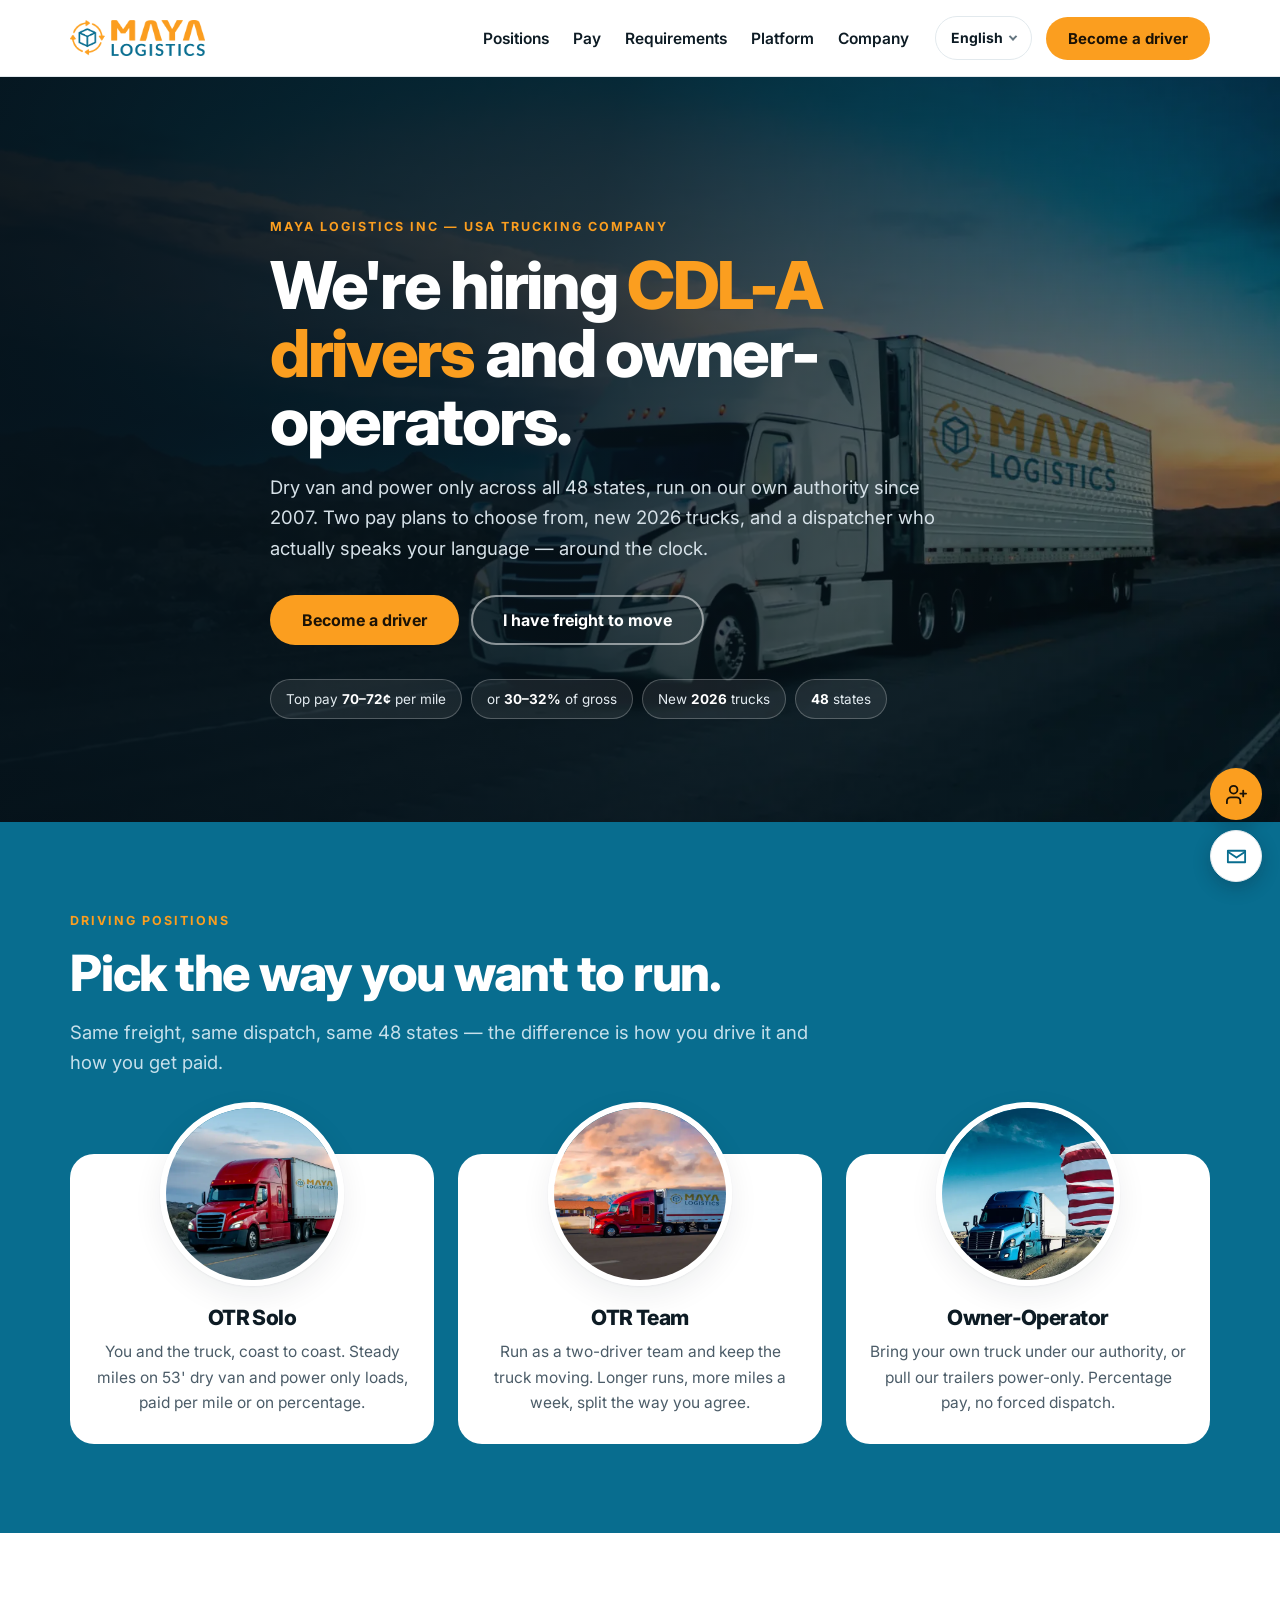
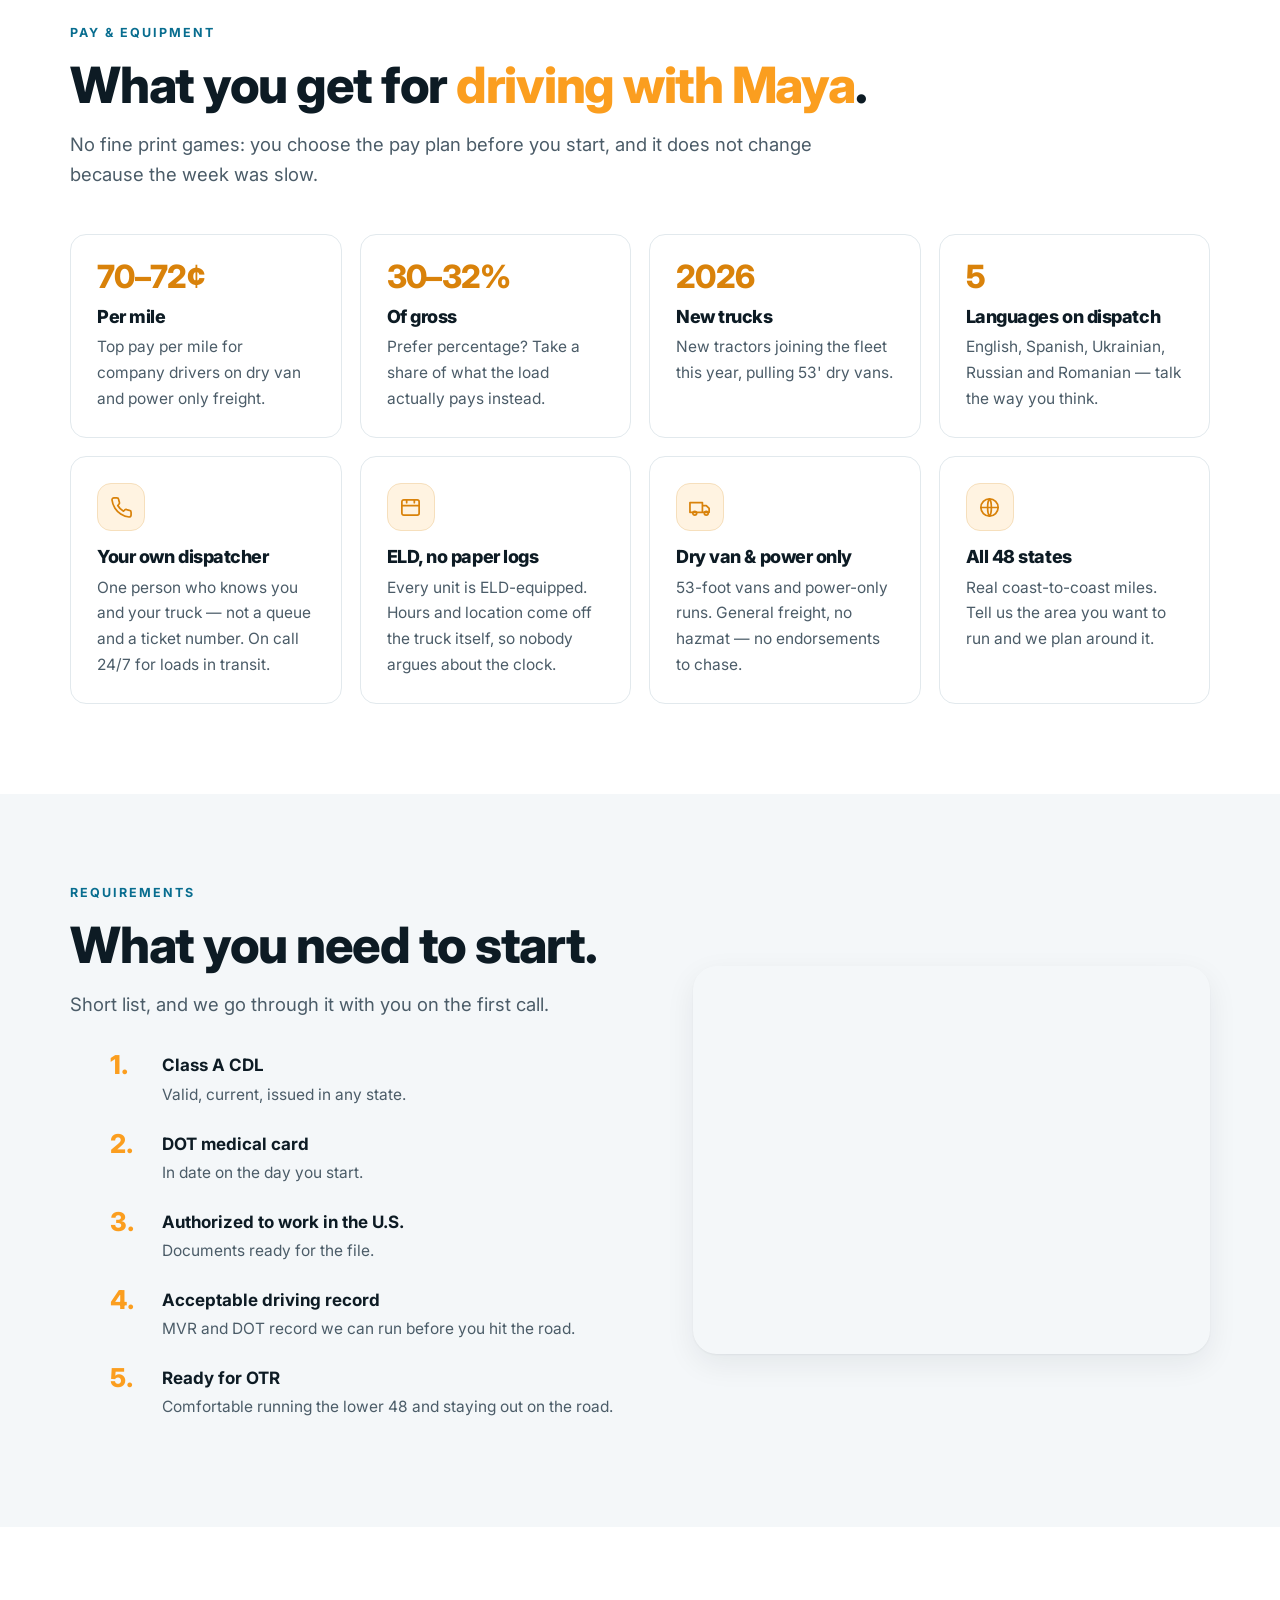
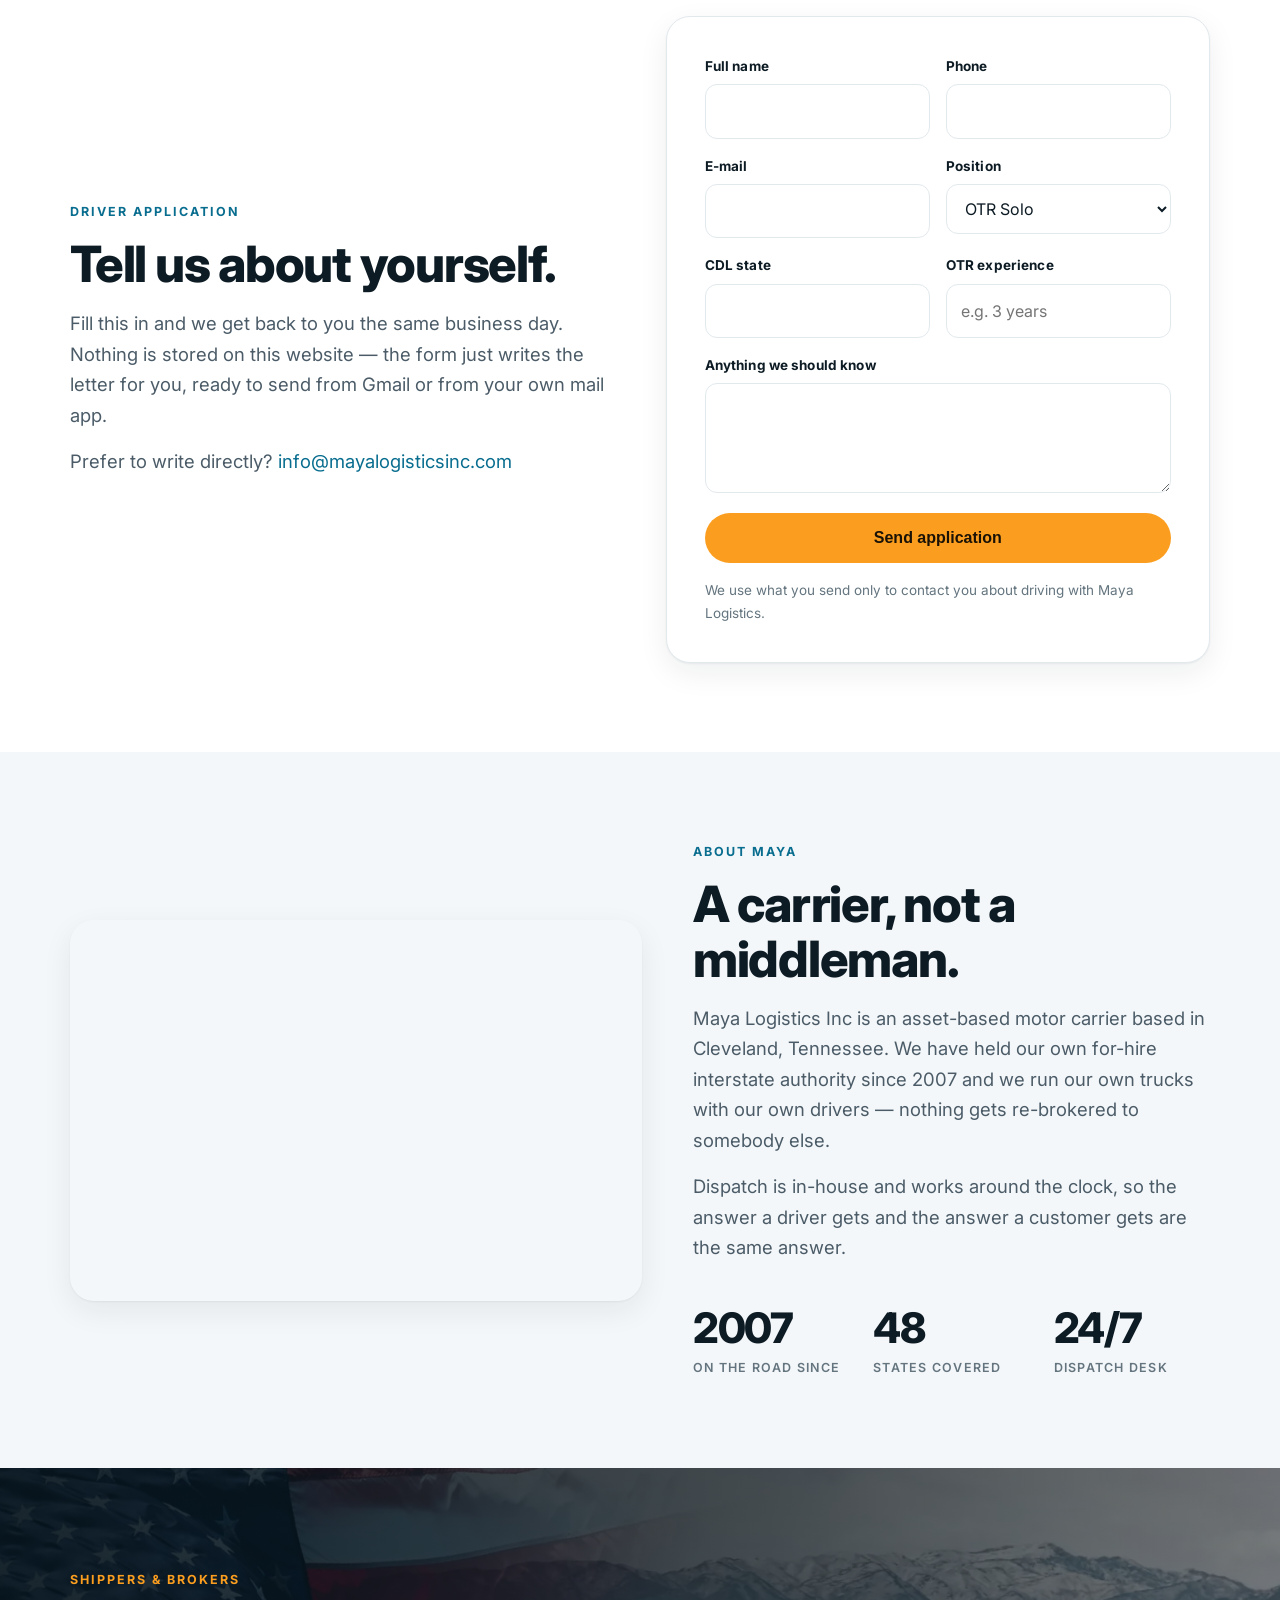
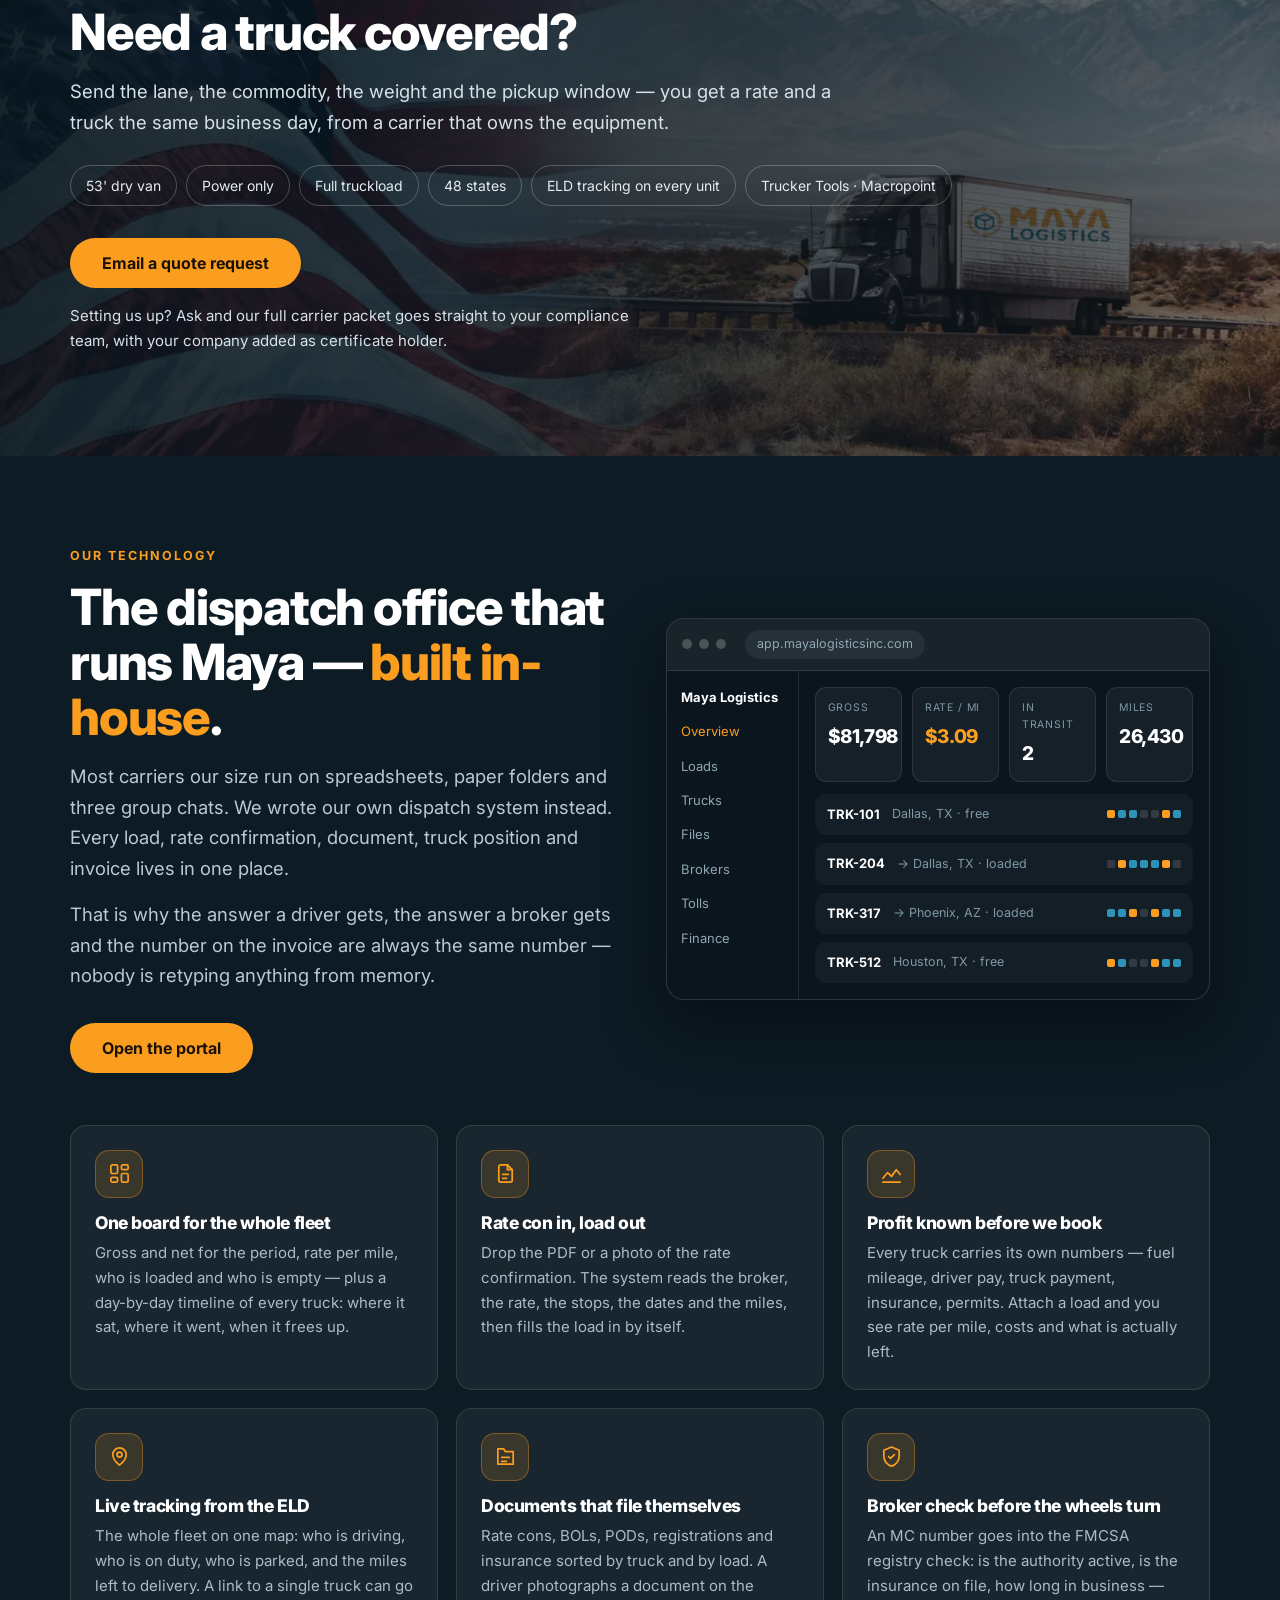
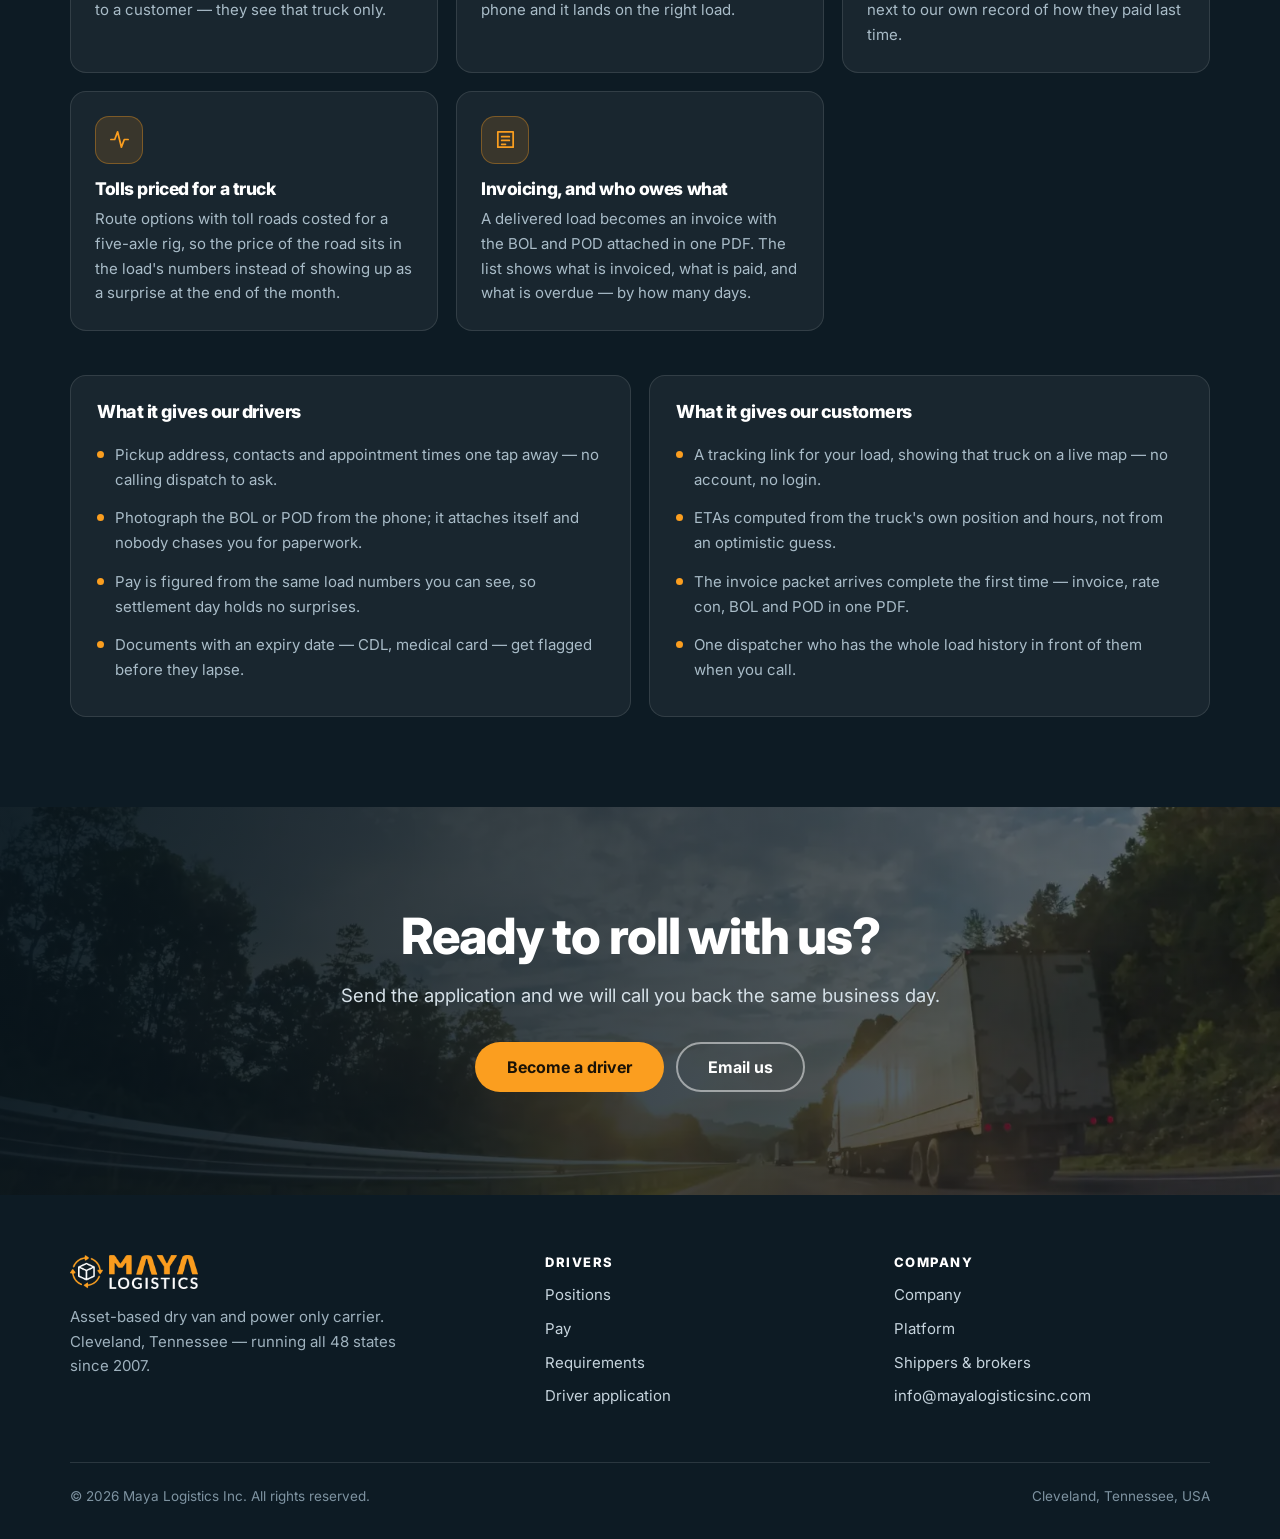
==== commit 84e291dd: "feat: прямой номер показывается только после заполненной анкеты На страницах телефона нет нигде — ни" ====
--- a/index.html
+++ b/index.html
@@ -498,6 +498,7 @@
     </div>
 
     <p class="mbox-note" data-mbox-note hidden>Copied to the clipboard.</p>
+
   </div>
 </dialog>
 
--- a/assets/site.css
+++ b/assets/site.css
@@ -455,3 +455,19 @@
   color:var(--muted);font-size:20px;line-height:1;cursor:pointer;
 }
 .mbox-x button:hover{color:var(--ink);border-color:var(--ink)}
+
+/* The direct line is deliberately not on the page anywhere: it shows up in the
+   dialog only after someone has actually filled the application in. */
+.mbox-phone{
+  margin-top:20px;padding-top:18px;border-top:1px solid var(--line);
+}
+.mbox-phone small{
+  display:block;font-size:12.5px;letter-spacing:.09em;text-transform:uppercase;
+  color:var(--muted);font-weight:600;
+}
+.mbox-phone a{
+  display:inline-block;margin-top:7px;font-size:21px;font-weight:800;
+  color:var(--ink);letter-spacing:-.01em;
+}
+.mbox-phone a:hover{color:var(--teal)}
+.mbox-phone span{display:block;margin-top:6px;font-size:14px;color:var(--body)}
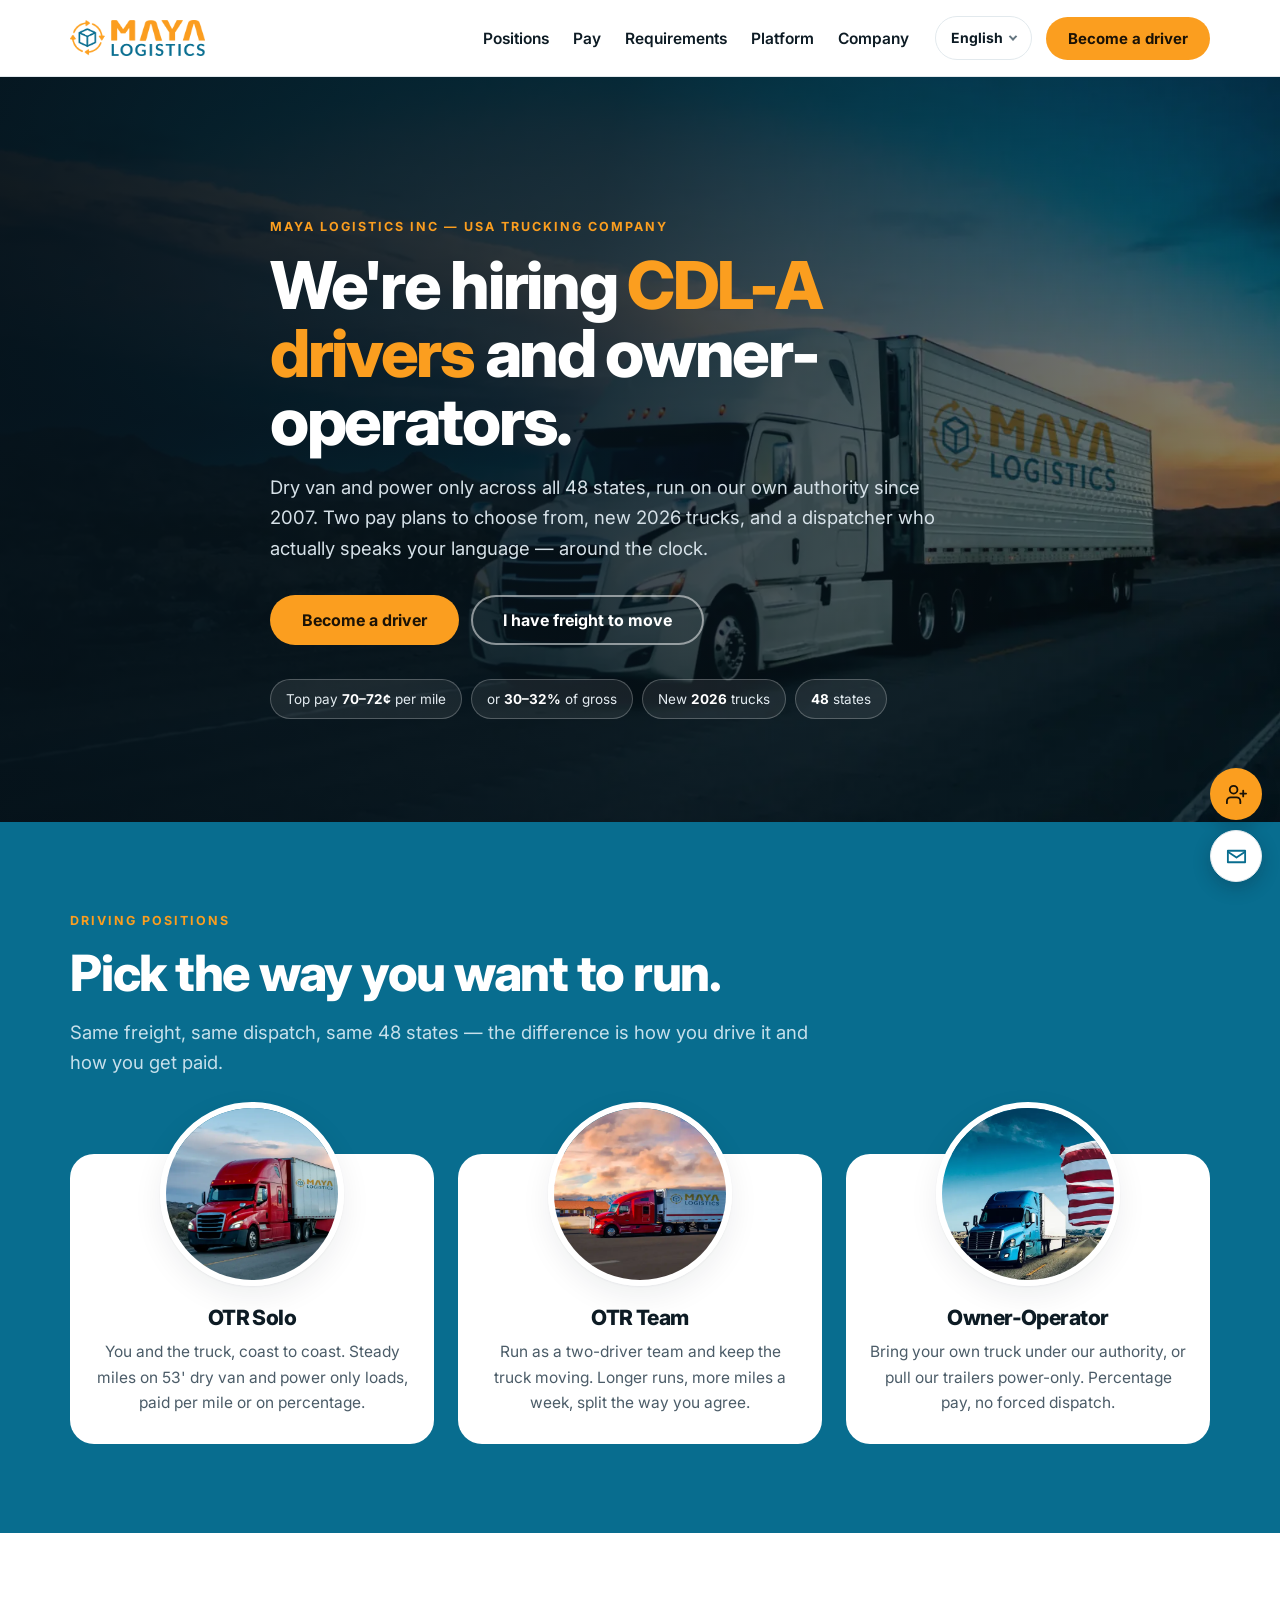
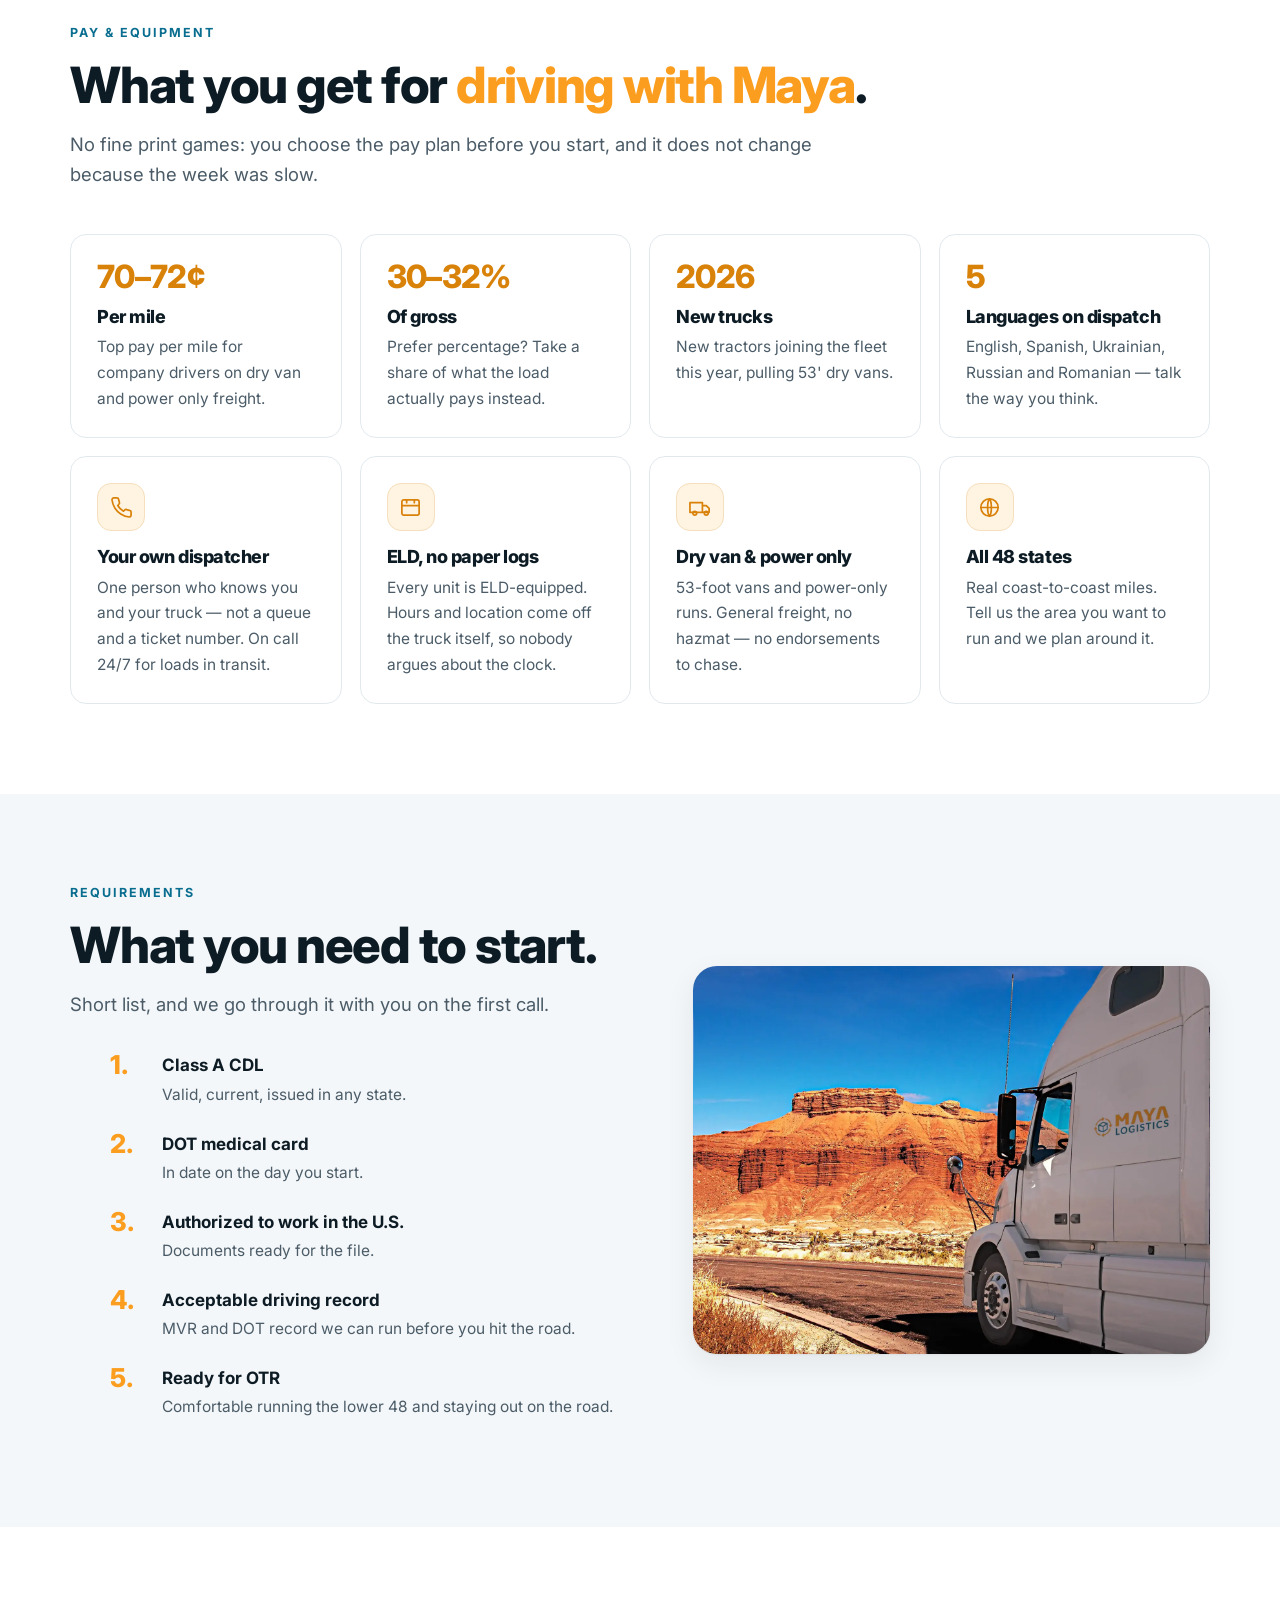
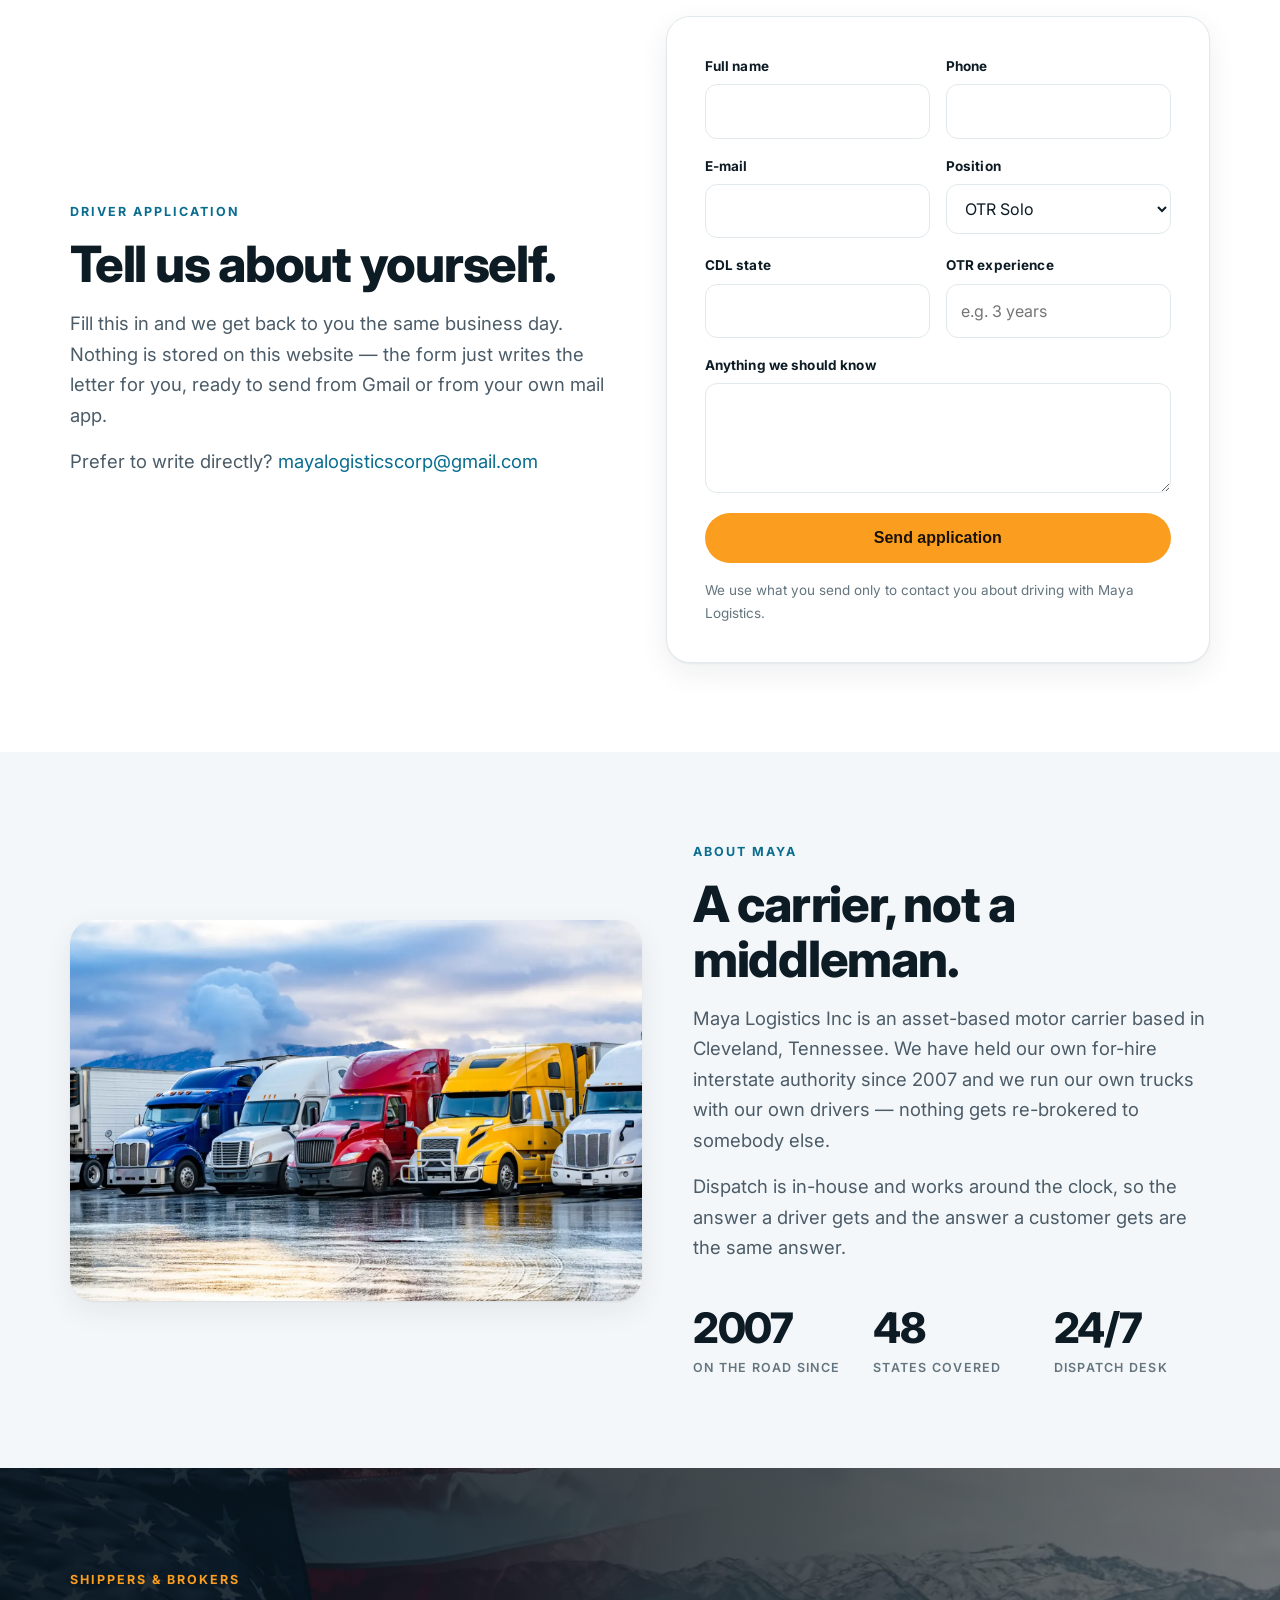
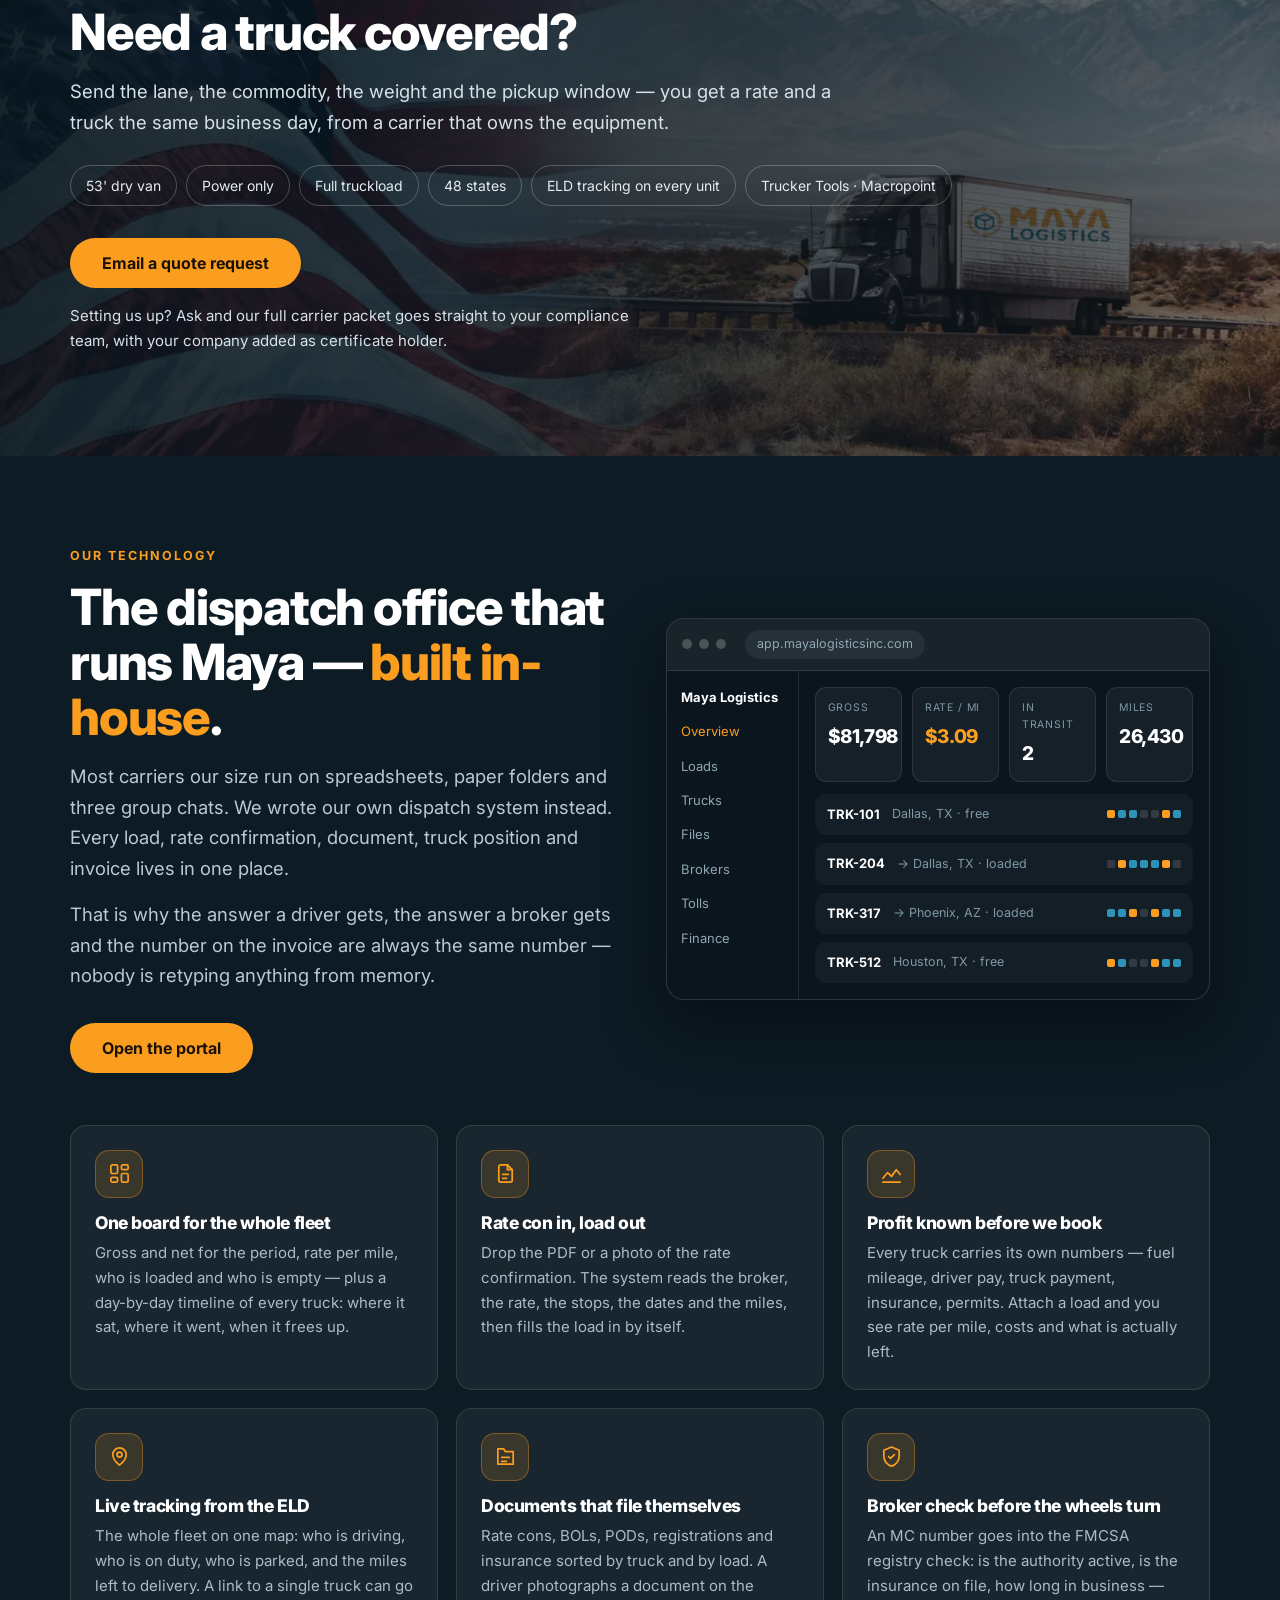
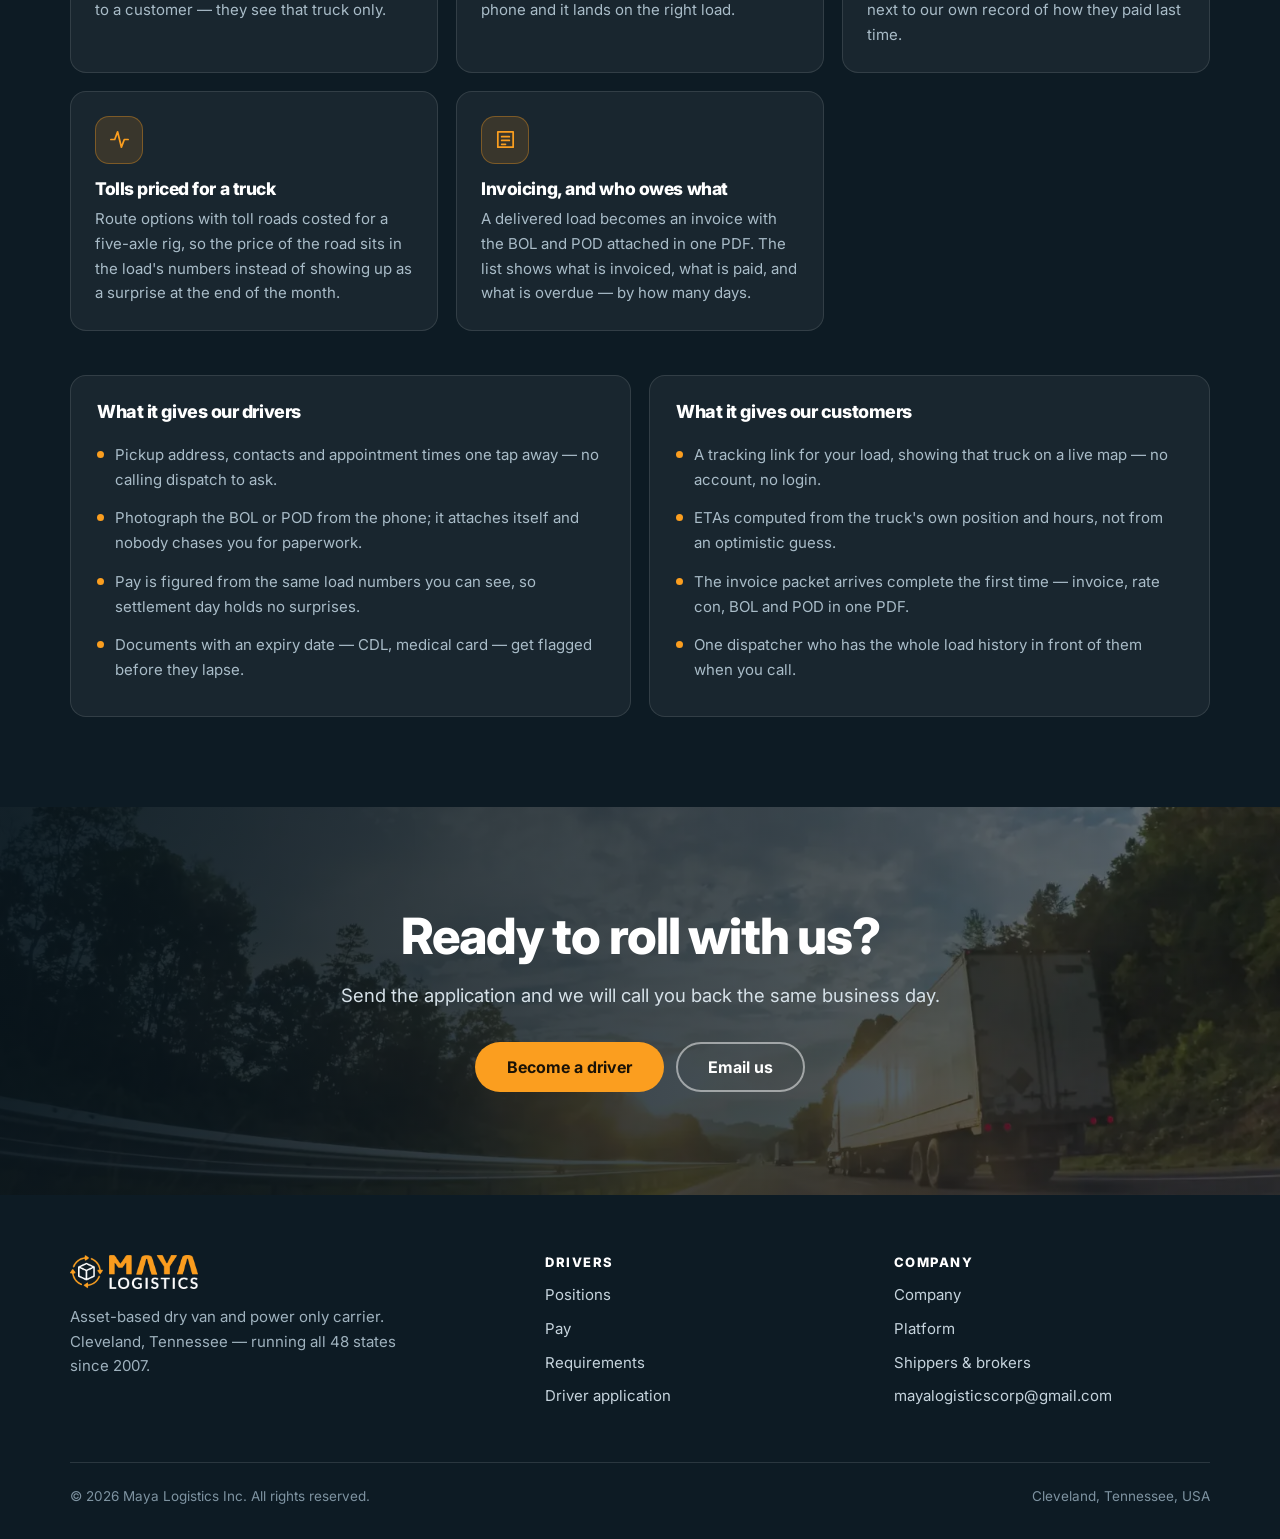
==== commit d0a69a87: "fix: сайт писал на несуществующий ящик — письма отбивались info@mayalogisticsinc.com не существует. " ====
--- a/index.html
+++ b/index.html
@@ -206,10 +206,10 @@
       <p class="eyebrow">Driver application</p>
       <h2 class="h2">Tell us about yourself.</h2>
       <p class="lead">Fill this in and we get back to you the same business day. Nothing is stored on this website — the form just writes the letter for you, ready to send from Gmail or from your own mail app.</p>
-      <p class="lead">Prefer to write directly? <a data-mail href="mailto:info@mayalogisticsinc.com">info@mayalogisticsinc.com</a></p>
-    </div>
-
-    <form class="form-wrap" data-mail-form="info@mayalogisticsinc.com"
+      <p class="lead">Prefer to write directly? <a data-mail href="mailto:mayalogisticscorp@gmail.com">mayalogisticscorp@gmail.com</a></p>
+    </div>
+
+    <form class="form-wrap" data-mail-form="mayalogisticscorp@gmail.com"
           data-subject="Driver application — Maya Logistics" data-sent-title="Your application is ready">
       <div class="fields">
         <div class="field">
@@ -293,7 +293,7 @@
     </div>
 
     <div class="btns">
-      <a class="btn btn-o" data-mail data-mail-title="Email a quote request" href="mailto:info@mayalogisticsinc.com?subject=Freight%20quote%20request&amp;body=Company%3A%0AContact%20name%3A%0ALane%20(pickup%20city%2Fstate%20-%20delivery%20city%2Fstate)%3A%0APickup%20date%20and%20window%3A%0ACommodity%20and%20weight%3A%0AEquipment%20(dry%20van%20or%20power%20only)%3A%0A">Email a quote request</a>
+      <a class="btn btn-o" data-mail data-mail-title="Email a quote request" href="mailto:mayalogisticscorp@gmail.com?subject=Freight%20quote%20request&amp;body=Company%3A%0AContact%20name%3A%0ALane%20(pickup%20city%2Fstate%20-%20delivery%20city%2Fstate)%3A%0APickup%20date%20and%20window%3A%0ACommodity%20and%20weight%3A%0AEquipment%20(dry%20van%20or%20power%20only)%3A%0A">Email a quote request</a>
     </div>
     <p class="lead" style="font-size:15px">Setting us up? Ask and our full carrier packet goes straight to your compliance team, with your company added as certificate holder.</p>
   </div>
@@ -429,7 +429,7 @@
     <p class="lead">Send the application and we will call you back the same business day.</p>
     <div class="btns" style="justify-content:center">
       <a class="btn btn-o" href="#apply">Become a driver</a>
-      <a class="btn btn-ghost" data-mail data-mail-title="Write to us" href="mailto:info@mayalogisticsinc.com">Email us</a>
+      <a class="btn btn-ghost" data-mail data-mail-title="Write to us" href="mailto:mayalogisticscorp@gmail.com">Email us</a>
     </div>
   </div>
 </section>
@@ -458,7 +458,7 @@
           <li><a href="#company">Company</a></li>
           <li><a href="#platform">Platform</a></li>
           <li><a href="#shippers">Shippers &amp; brokers</a></li>
-          <li><a data-mail href="mailto:info@mayalogisticsinc.com">info@mayalogisticsinc.com</a></li>
+          <li><a data-mail href="mailto:mayalogisticscorp@gmail.com">mayalogisticscorp@gmail.com</a></li>
         </ul>
       </div>
     </div>
@@ -473,7 +473,7 @@
   <a class="fab-o" href="#apply" title="Become a driver" aria-label="Become a driver">
     <svg viewBox="0 0 24 24" aria-hidden="true"><path d="M16 21v-2a4 4 0 0 0-4-4H6a4 4 0 0 0-4 4v2"/><circle cx="9" cy="7" r="4"/><path d="M19 8v6M22 11h-6"/></svg>
   </a>
-  <a class="fab-w" href="mailto:info@mayalogisticsinc.com" data-mail data-mail-title="Write to us" title="Email us" aria-label="Email us">
+  <a class="fab-w" href="mailto:mayalogisticscorp@gmail.com" data-mail data-mail-title="Write to us" title="Email us" aria-label="Email us">
     <svg viewBox="0 0 24 24" aria-hidden="true"><path d="M3 6h18v12H3z"/><path d="m3 7 9 6 9-6"/></svg>
   </a>
 </div>
@@ -485,7 +485,7 @@
     <p class="mbox-sub" data-mbox-sub hidden></p>
 
     <div class="mbox-addr">
-      <span data-mbox-addr>info@mayalogisticsinc.com</span>
+      <span data-mbox-addr>mayalogisticscorp@gmail.com</span>
       <button class="mbox-copy" type="button" data-mbox-copy-addr data-done="Copied">Copy</button>
     </div>
 
@@ -493,7 +493,7 @@
 
     <div class="mbox-btns">
       <a class="btn btn-o" data-mbox-gmail href="https://mail.google.com/" target="_blank" rel="noopener">Open in Gmail</a>
-      <a class="btn btn-line" data-mbox-mailto href="mailto:info@mayalogisticsinc.com">Mail app</a>
+      <a class="btn btn-line" data-mbox-mailto href="mailto:mayalogisticscorp@gmail.com">Mail app</a>
       <button class="btn btn-line" type="button" data-mbox-copy-body data-done="Copied" hidden>Copy the message</button>
     </div>
 
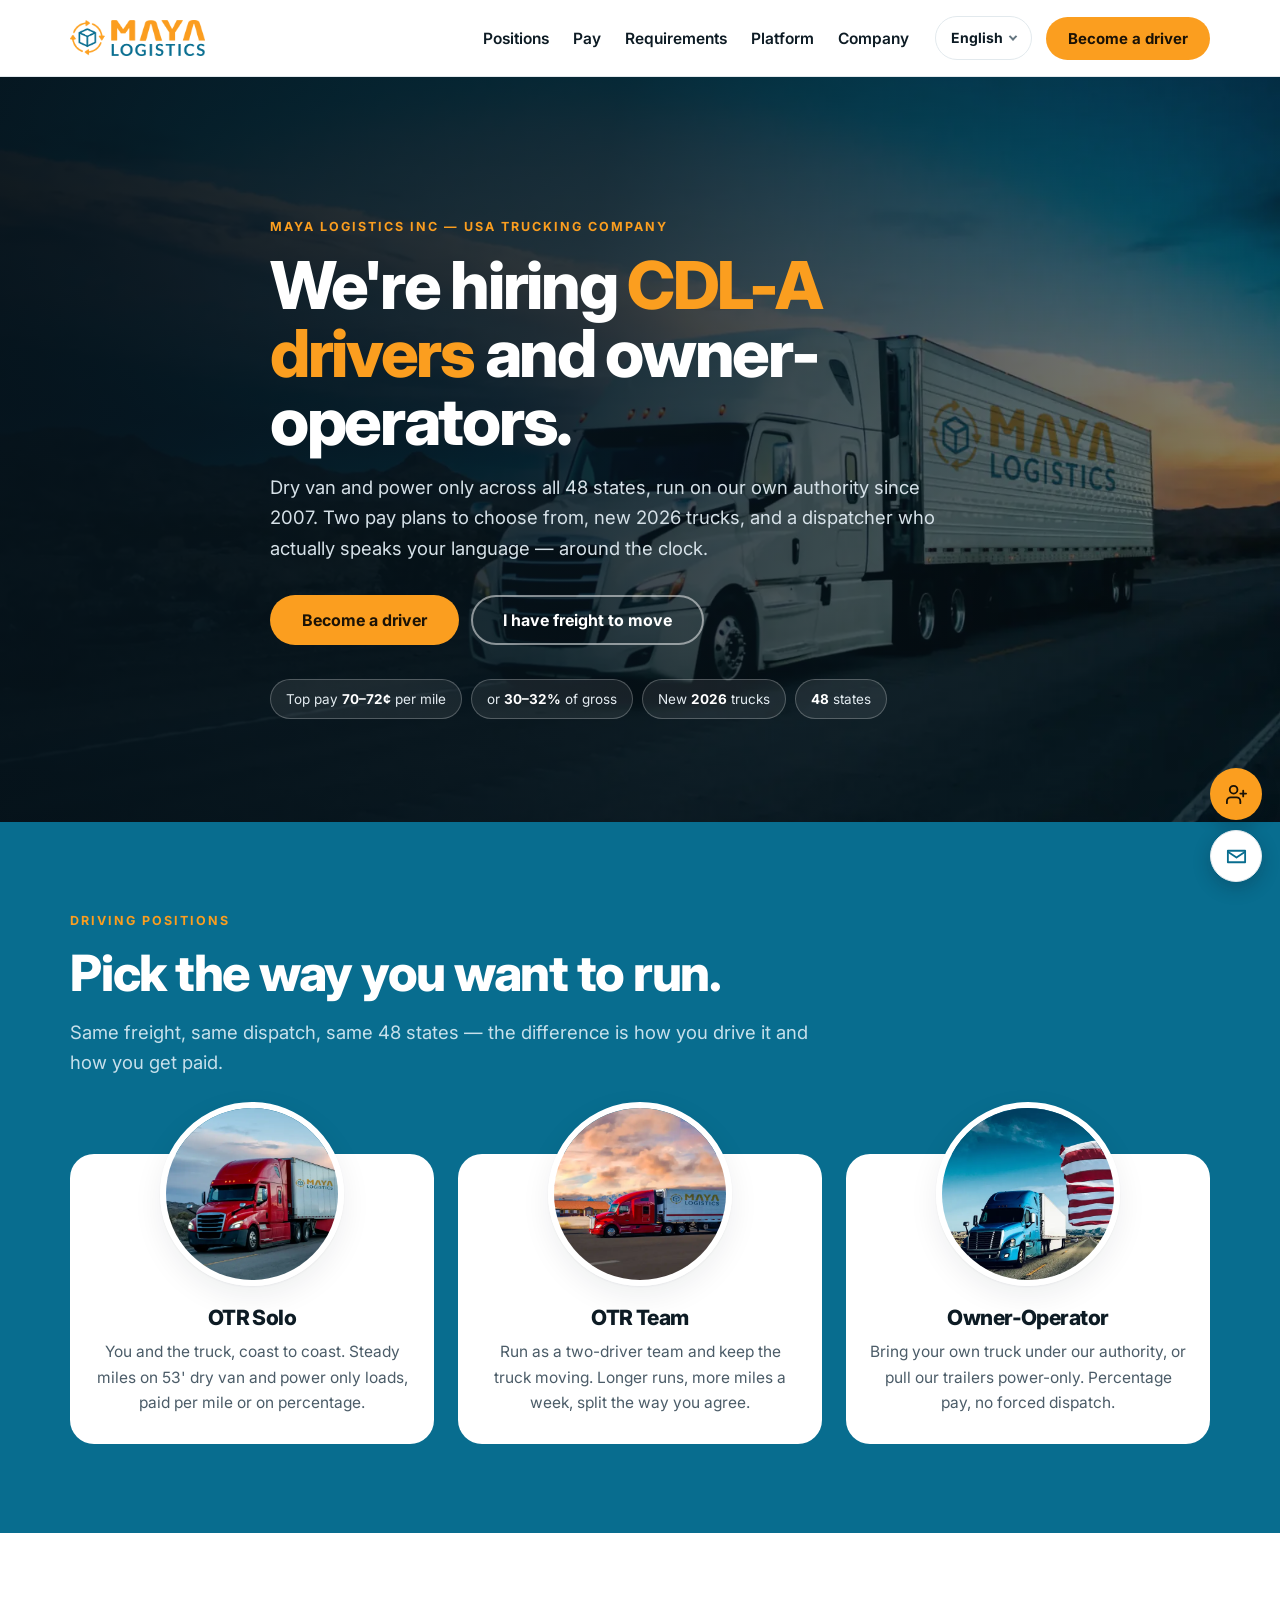
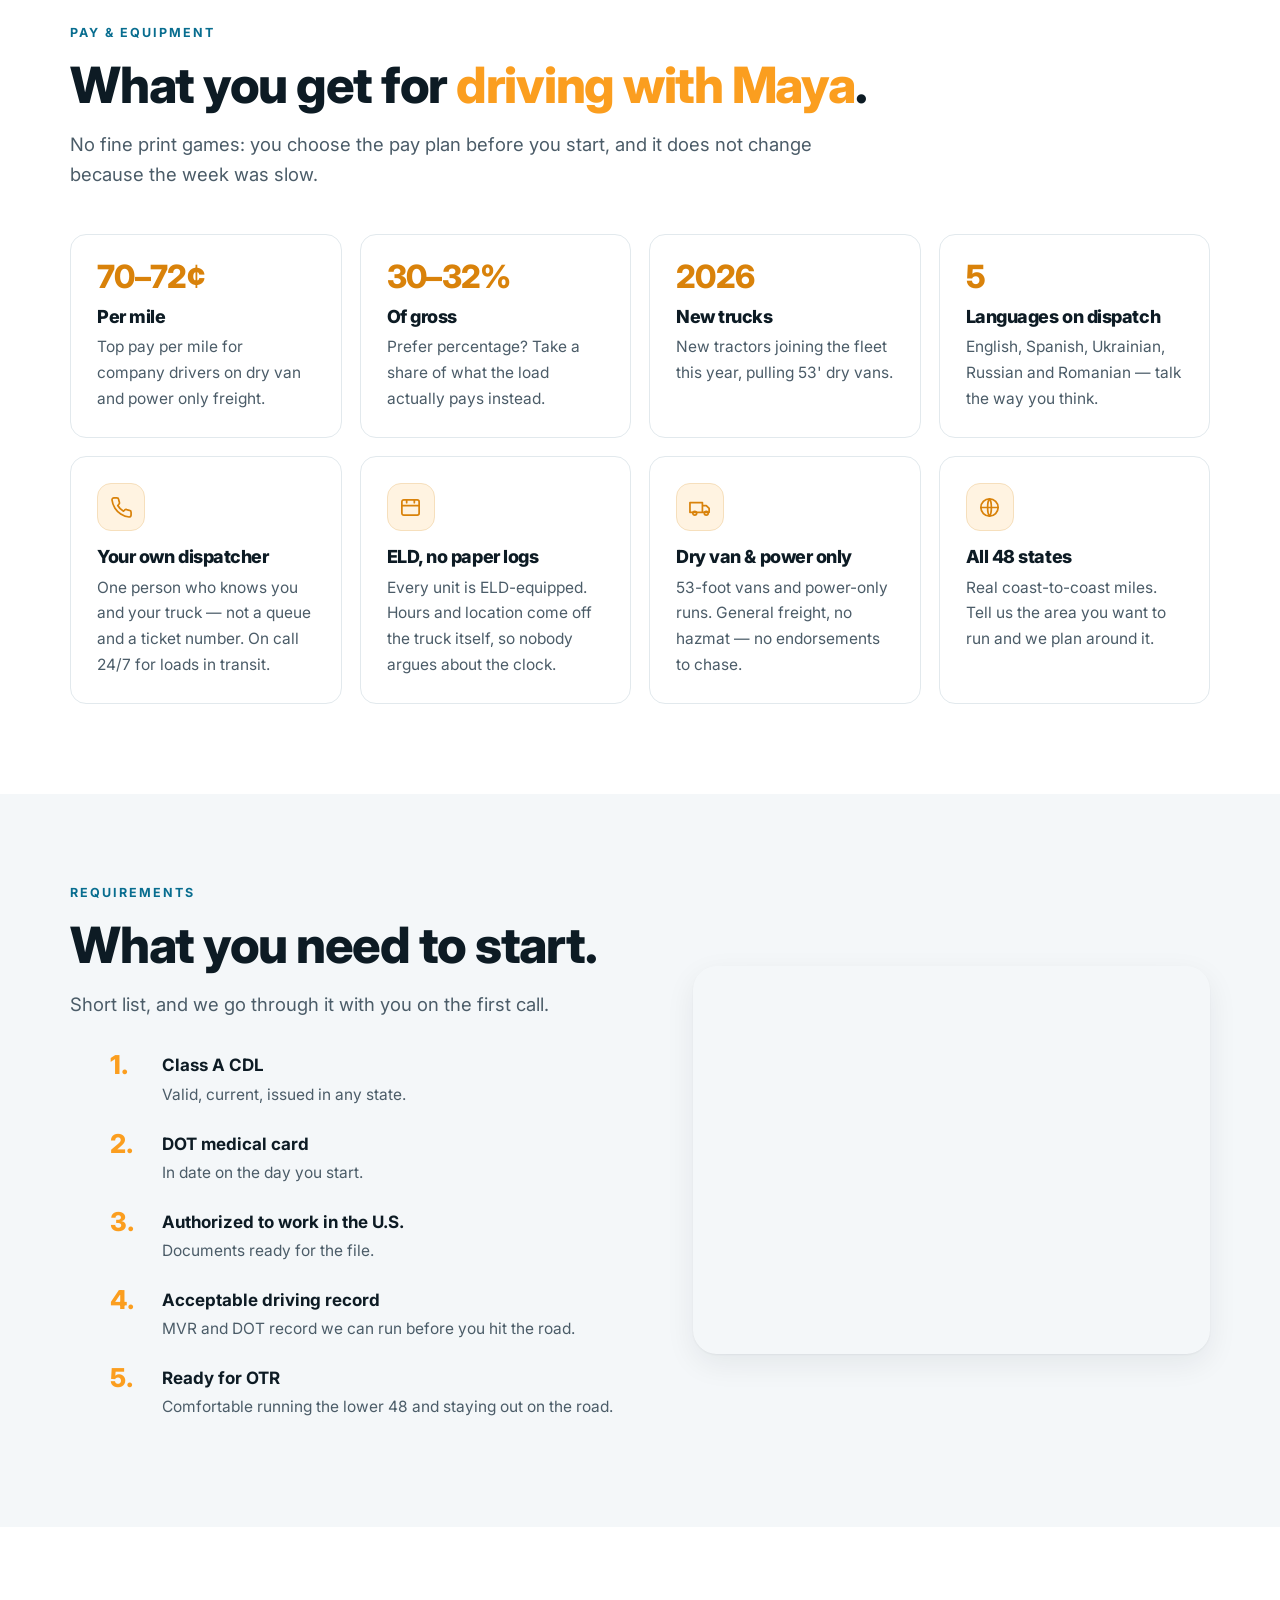
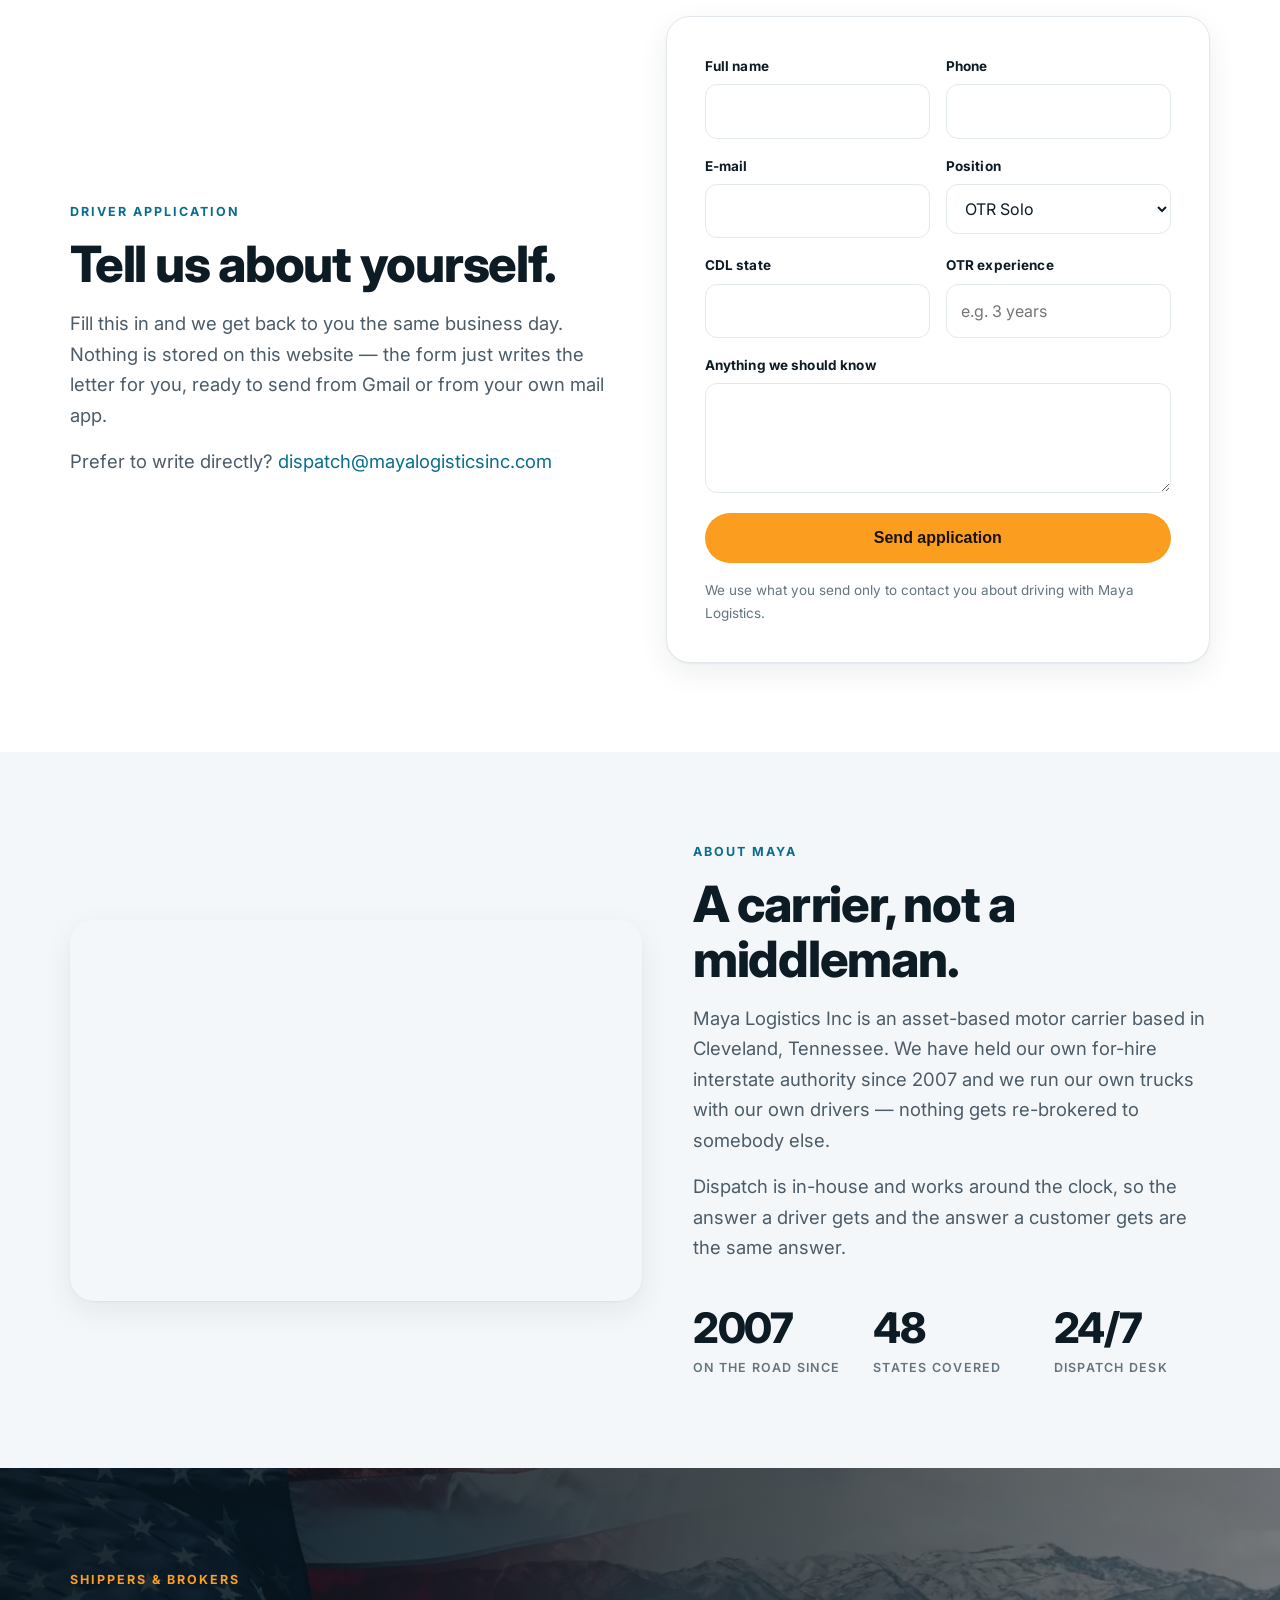
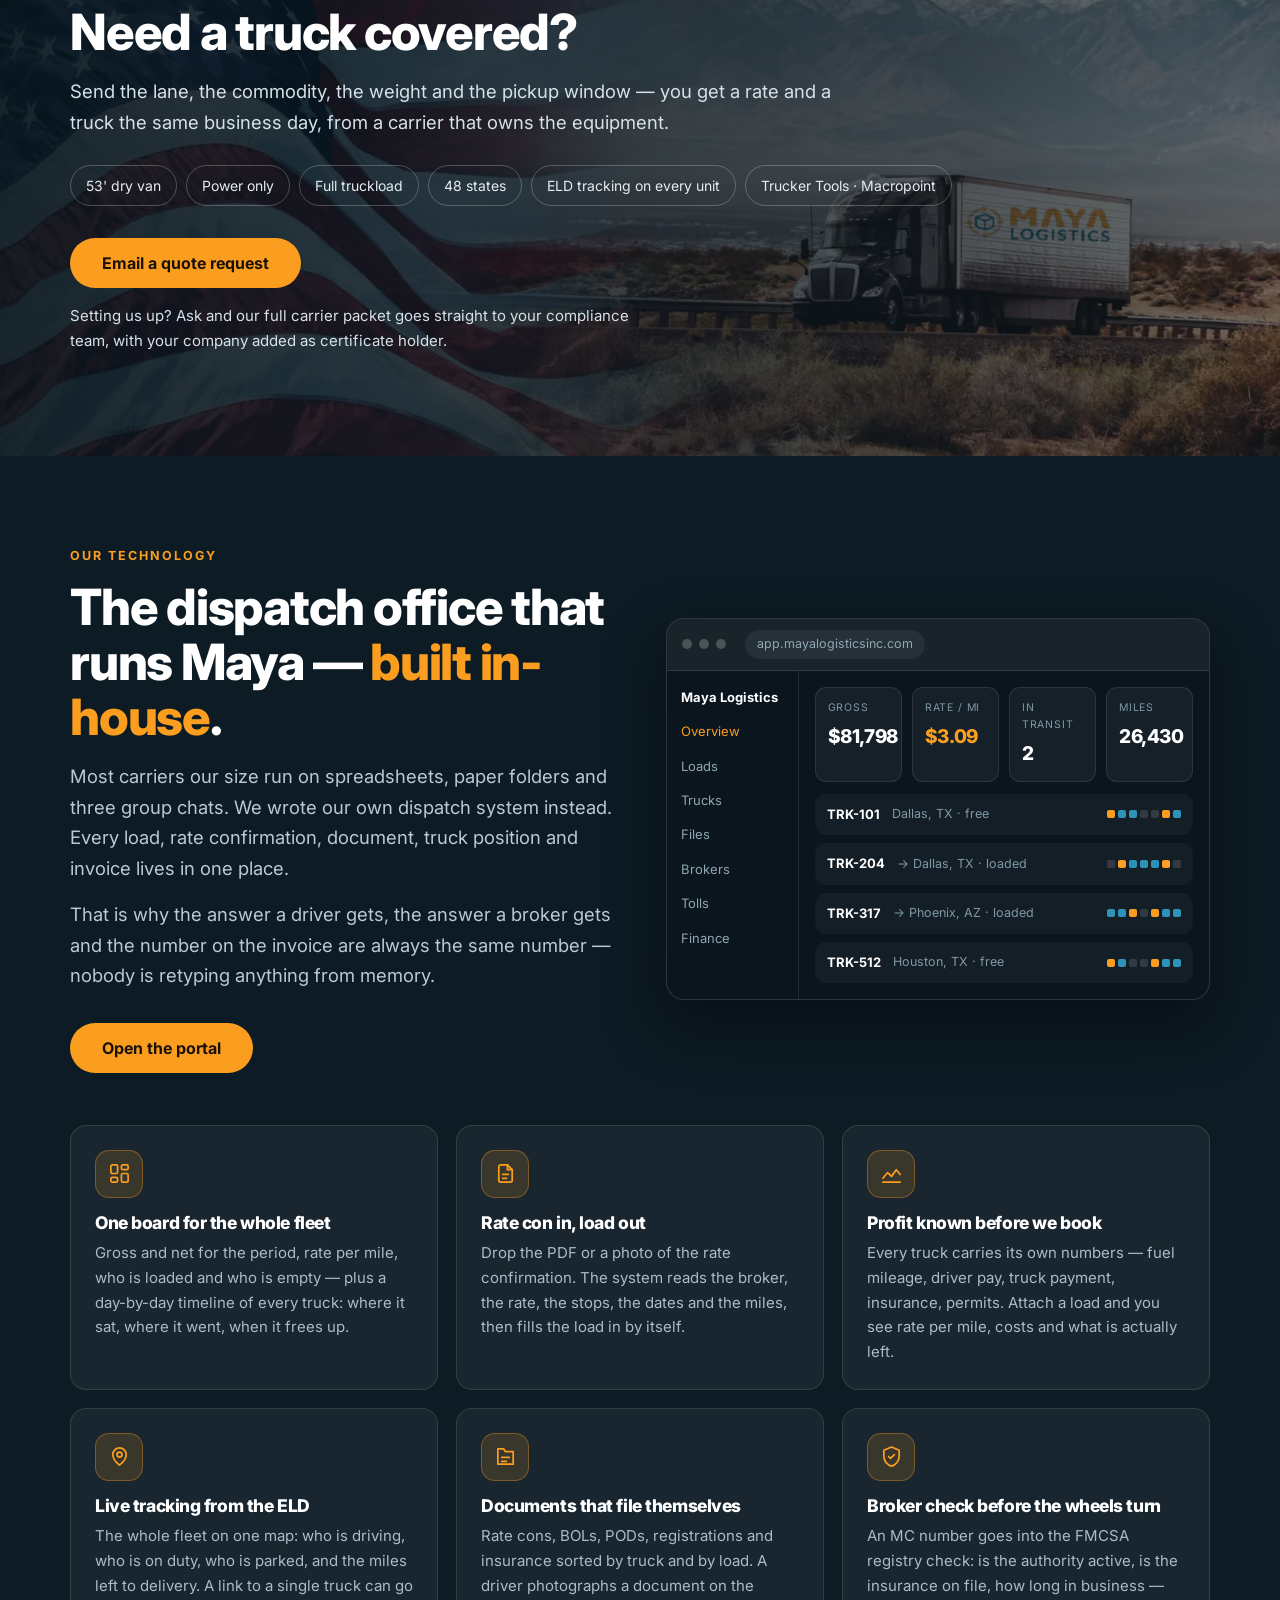
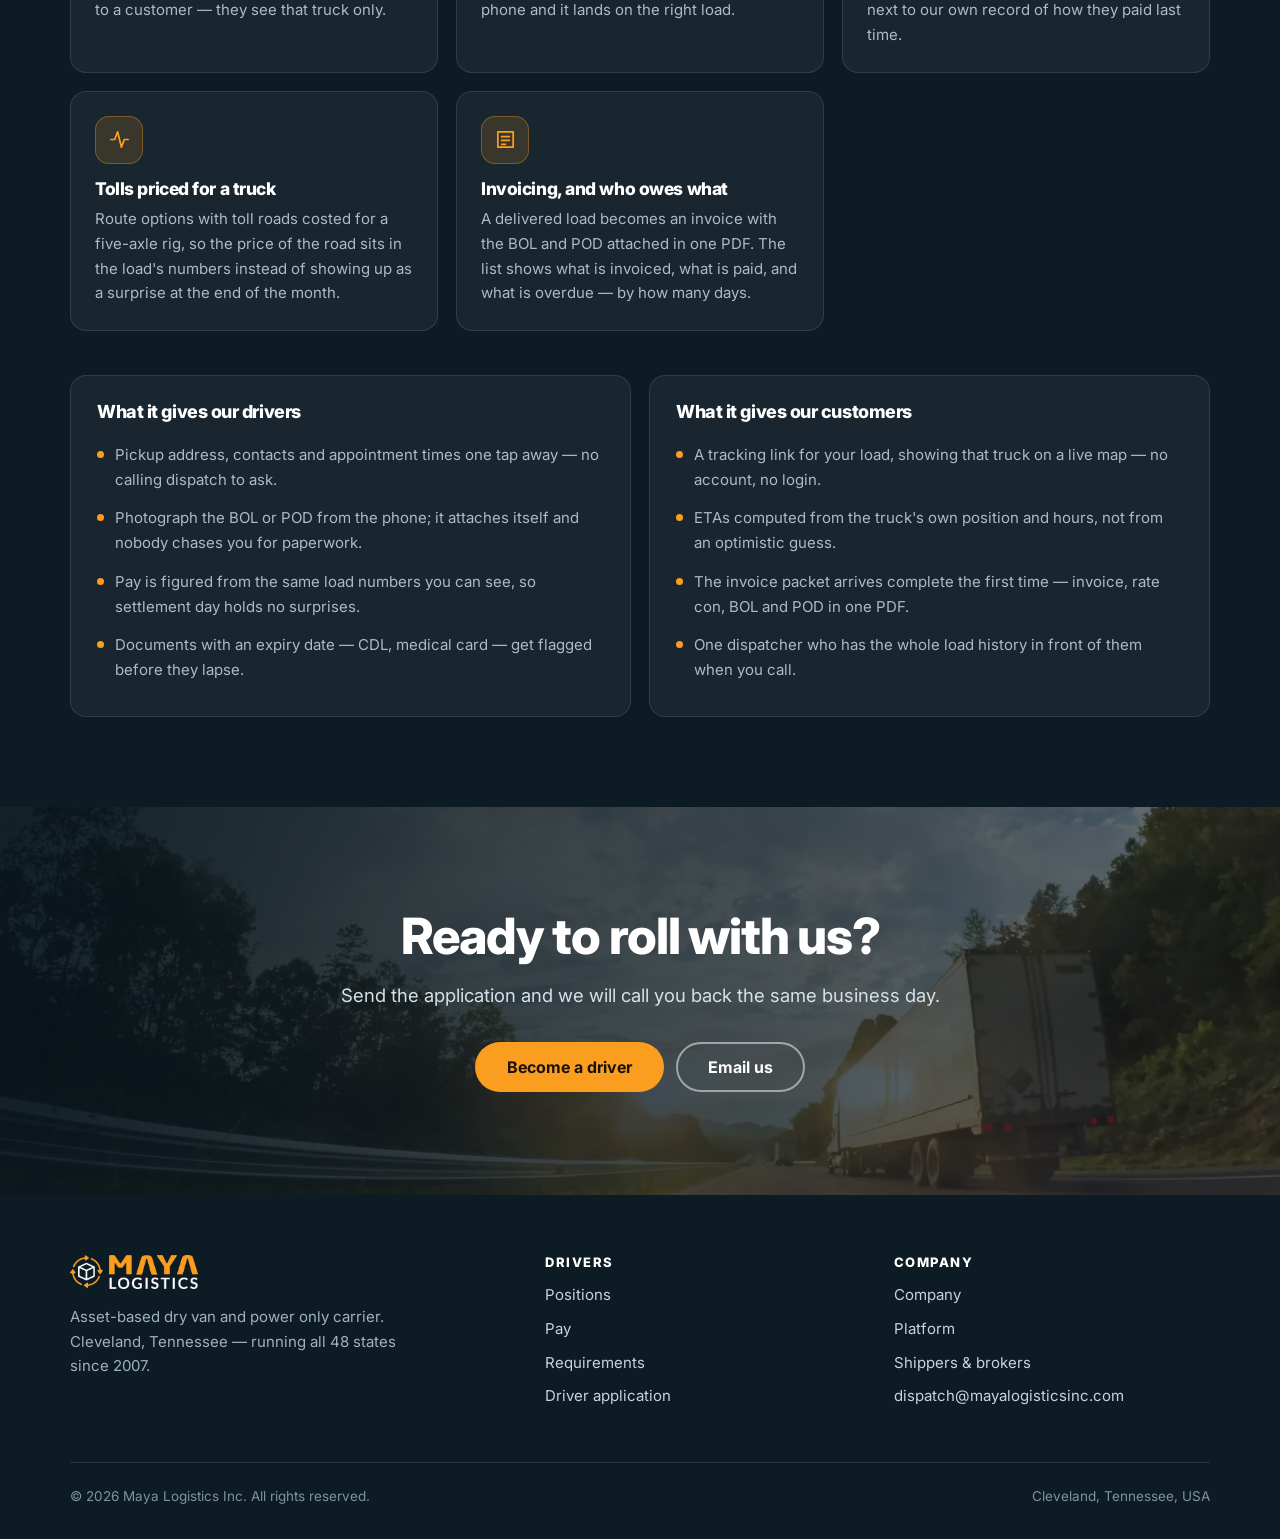
==== commit 37976ebb: "fix: почта сайта — dispatch@mayalogisticsinc.com Владелец показал рабочий ящик. Проверил у MX домена" ====
--- a/index.html
+++ b/index.html
@@ -206,10 +206,10 @@
       <p class="eyebrow">Driver application</p>
       <h2 class="h2">Tell us about yourself.</h2>
       <p class="lead">Fill this in and we get back to you the same business day. Nothing is stored on this website — the form just writes the letter for you, ready to send from Gmail or from your own mail app.</p>
-      <p class="lead">Prefer to write directly? <a data-mail href="mailto:mayalogisticscorp@gmail.com">mayalogisticscorp@gmail.com</a></p>
-    </div>
-
-    <form class="form-wrap" data-mail-form="mayalogisticscorp@gmail.com"
+      <p class="lead">Prefer to write directly? <a data-mail href="mailto:dispatch@mayalogisticsinc.com">dispatch@mayalogisticsinc.com</a></p>
+    </div>
+
+    <form class="form-wrap" data-mail-form="dispatch@mayalogisticsinc.com"
           data-subject="Driver application — Maya Logistics" data-sent-title="Your application is ready">
       <div class="fields">
         <div class="field">
@@ -293,7 +293,7 @@
     </div>
 
     <div class="btns">
-      <a class="btn btn-o" data-mail data-mail-title="Email a quote request" href="mailto:mayalogisticscorp@gmail.com?subject=Freight%20quote%20request&amp;body=Company%3A%0AContact%20name%3A%0ALane%20(pickup%20city%2Fstate%20-%20delivery%20city%2Fstate)%3A%0APickup%20date%20and%20window%3A%0ACommodity%20and%20weight%3A%0AEquipment%20(dry%20van%20or%20power%20only)%3A%0A">Email a quote request</a>
+      <a class="btn btn-o" data-mail data-mail-title="Email a quote request" href="mailto:dispatch@mayalogisticsinc.com?subject=Freight%20quote%20request&amp;body=Company%3A%0AContact%20name%3A%0ALane%20(pickup%20city%2Fstate%20-%20delivery%20city%2Fstate)%3A%0APickup%20date%20and%20window%3A%0ACommodity%20and%20weight%3A%0AEquipment%20(dry%20van%20or%20power%20only)%3A%0A">Email a quote request</a>
     </div>
     <p class="lead" style="font-size:15px">Setting us up? Ask and our full carrier packet goes straight to your compliance team, with your company added as certificate holder.</p>
   </div>
@@ -429,7 +429,7 @@
     <p class="lead">Send the application and we will call you back the same business day.</p>
     <div class="btns" style="justify-content:center">
       <a class="btn btn-o" href="#apply">Become a driver</a>
-      <a class="btn btn-ghost" data-mail data-mail-title="Write to us" href="mailto:mayalogisticscorp@gmail.com">Email us</a>
+      <a class="btn btn-ghost" data-mail data-mail-title="Write to us" href="mailto:dispatch@mayalogisticsinc.com">Email us</a>
     </div>
   </div>
 </section>
@@ -458,7 +458,7 @@
           <li><a href="#company">Company</a></li>
           <li><a href="#platform">Platform</a></li>
           <li><a href="#shippers">Shippers &amp; brokers</a></li>
-          <li><a data-mail href="mailto:mayalogisticscorp@gmail.com">mayalogisticscorp@gmail.com</a></li>
+          <li><a data-mail href="mailto:dispatch@mayalogisticsinc.com">dispatch@mayalogisticsinc.com</a></li>
         </ul>
       </div>
     </div>
@@ -473,7 +473,7 @@
   <a class="fab-o" href="#apply" title="Become a driver" aria-label="Become a driver">
     <svg viewBox="0 0 24 24" aria-hidden="true"><path d="M16 21v-2a4 4 0 0 0-4-4H6a4 4 0 0 0-4 4v2"/><circle cx="9" cy="7" r="4"/><path d="M19 8v6M22 11h-6"/></svg>
   </a>
-  <a class="fab-w" href="mailto:mayalogisticscorp@gmail.com" data-mail data-mail-title="Write to us" title="Email us" aria-label="Email us">
+  <a class="fab-w" href="mailto:dispatch@mayalogisticsinc.com" data-mail data-mail-title="Write to us" title="Email us" aria-label="Email us">
     <svg viewBox="0 0 24 24" aria-hidden="true"><path d="M3 6h18v12H3z"/><path d="m3 7 9 6 9-6"/></svg>
   </a>
 </div>
@@ -485,7 +485,7 @@
     <p class="mbox-sub" data-mbox-sub hidden></p>
 
     <div class="mbox-addr">
-      <span data-mbox-addr>mayalogisticscorp@gmail.com</span>
+      <span data-mbox-addr>dispatch@mayalogisticsinc.com</span>
       <button class="mbox-copy" type="button" data-mbox-copy-addr data-done="Copied">Copy</button>
     </div>
 
@@ -493,7 +493,7 @@
 
     <div class="mbox-btns">
       <a class="btn btn-o" data-mbox-gmail href="https://mail.google.com/" target="_blank" rel="noopener">Open in Gmail</a>
-      <a class="btn btn-line" data-mbox-mailto href="mailto:mayalogisticscorp@gmail.com">Mail app</a>
+      <a class="btn btn-line" data-mbox-mailto href="mailto:dispatch@mayalogisticsinc.com">Mail app</a>
       <button class="btn btn-line" type="button" data-mbox-copy-body data-done="Copied" hidden>Copy the message</button>
     </div>
 
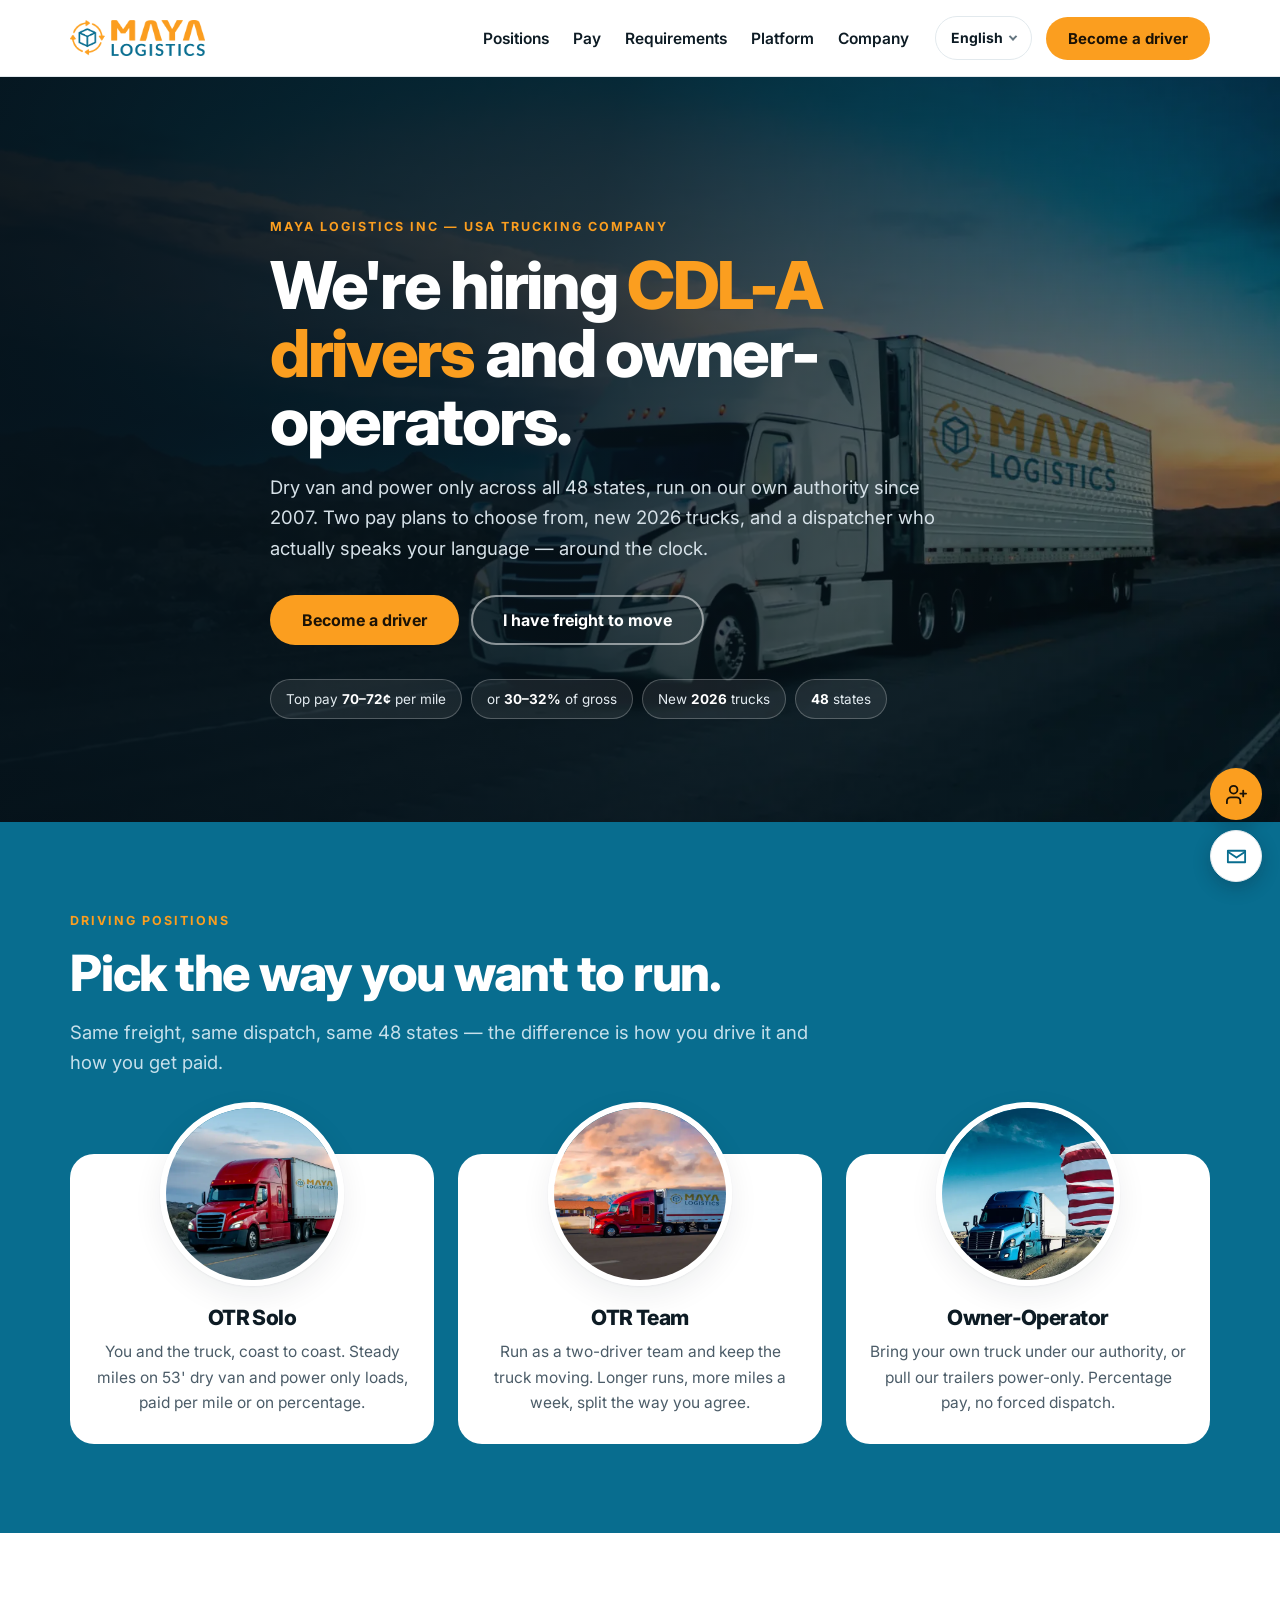
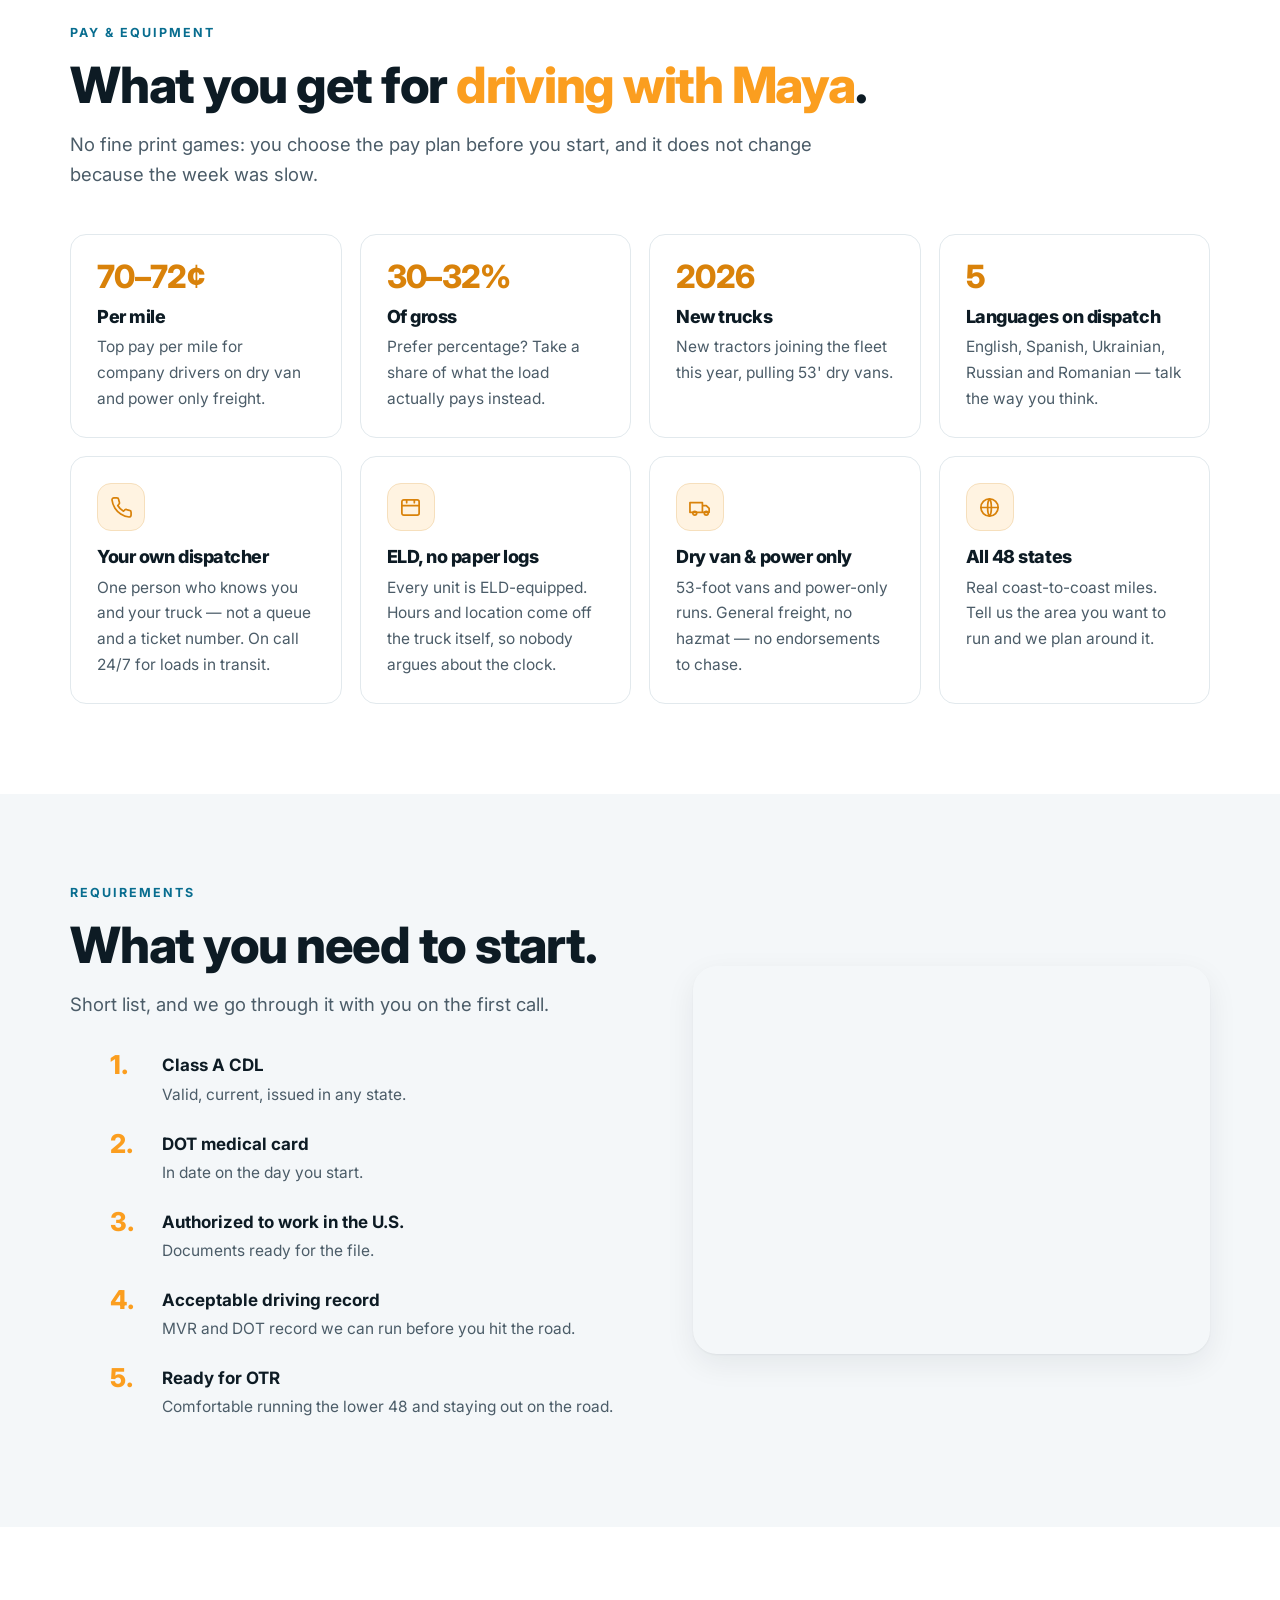
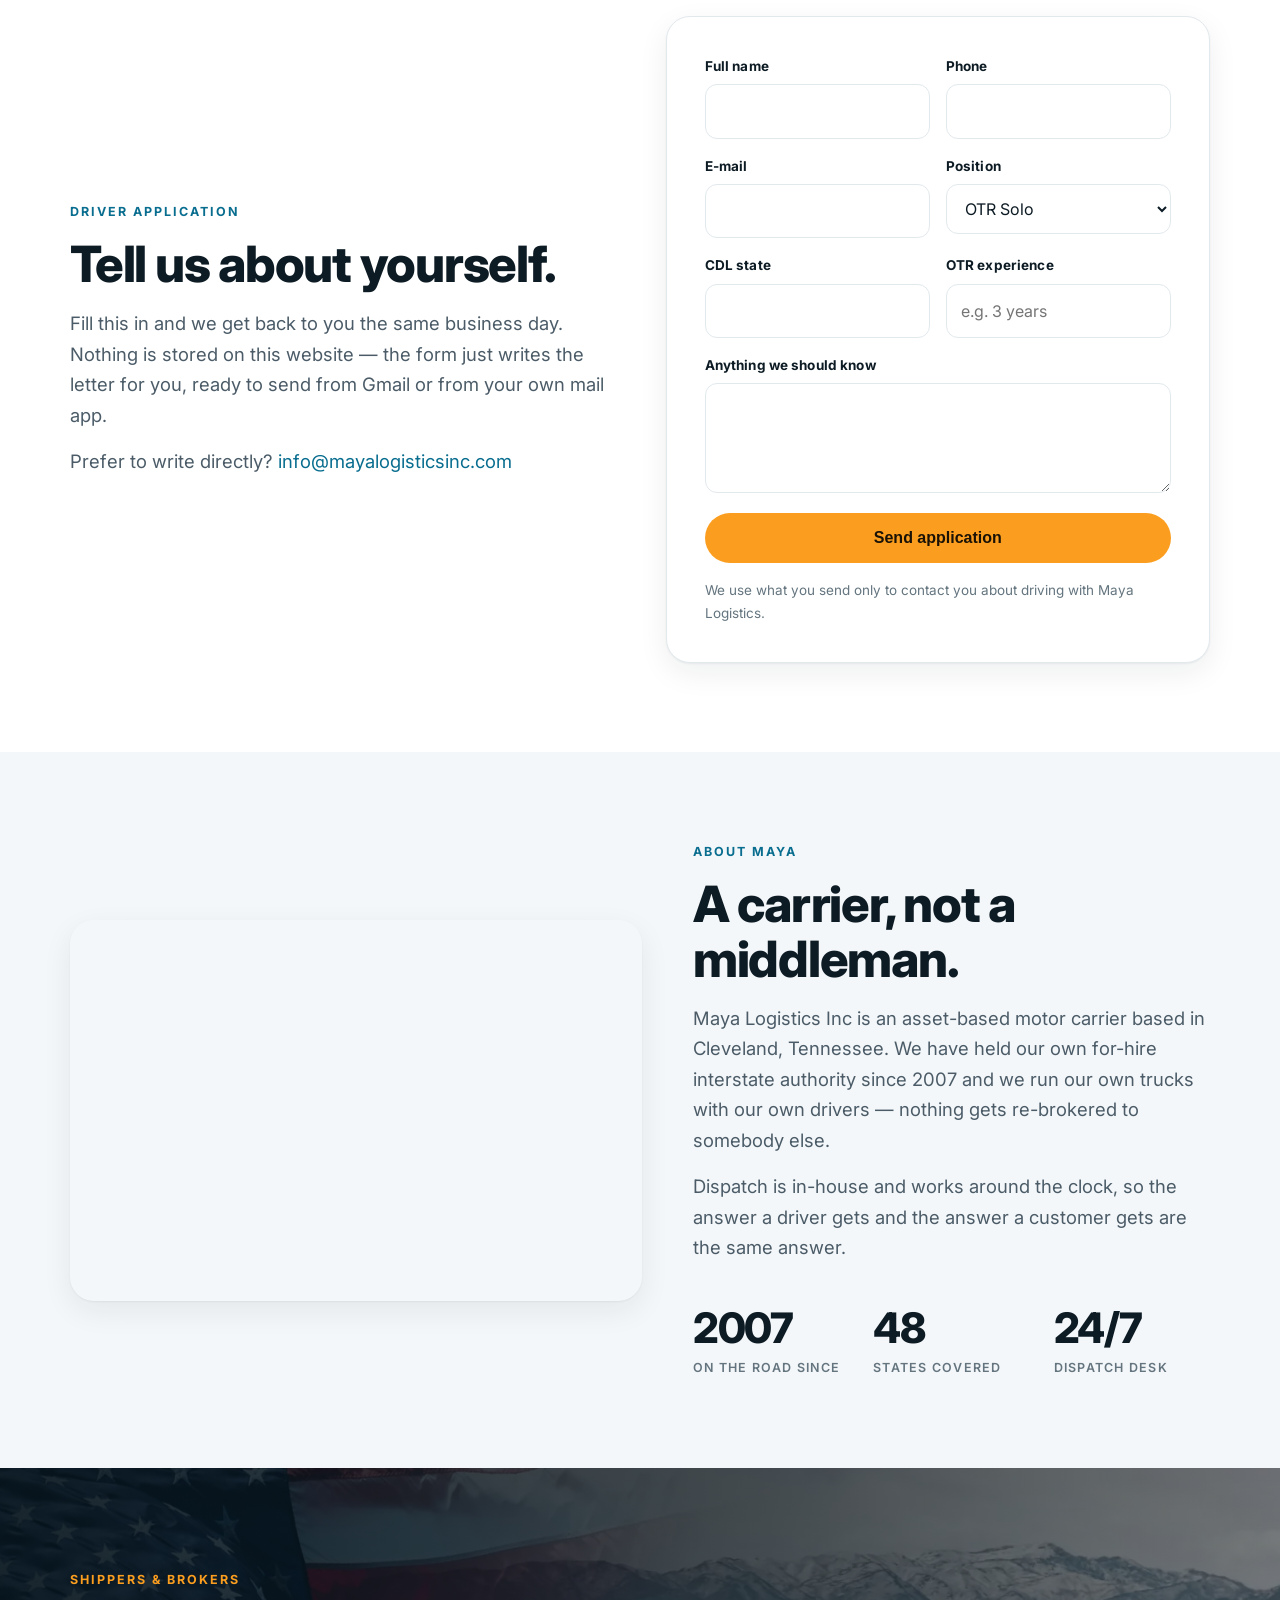
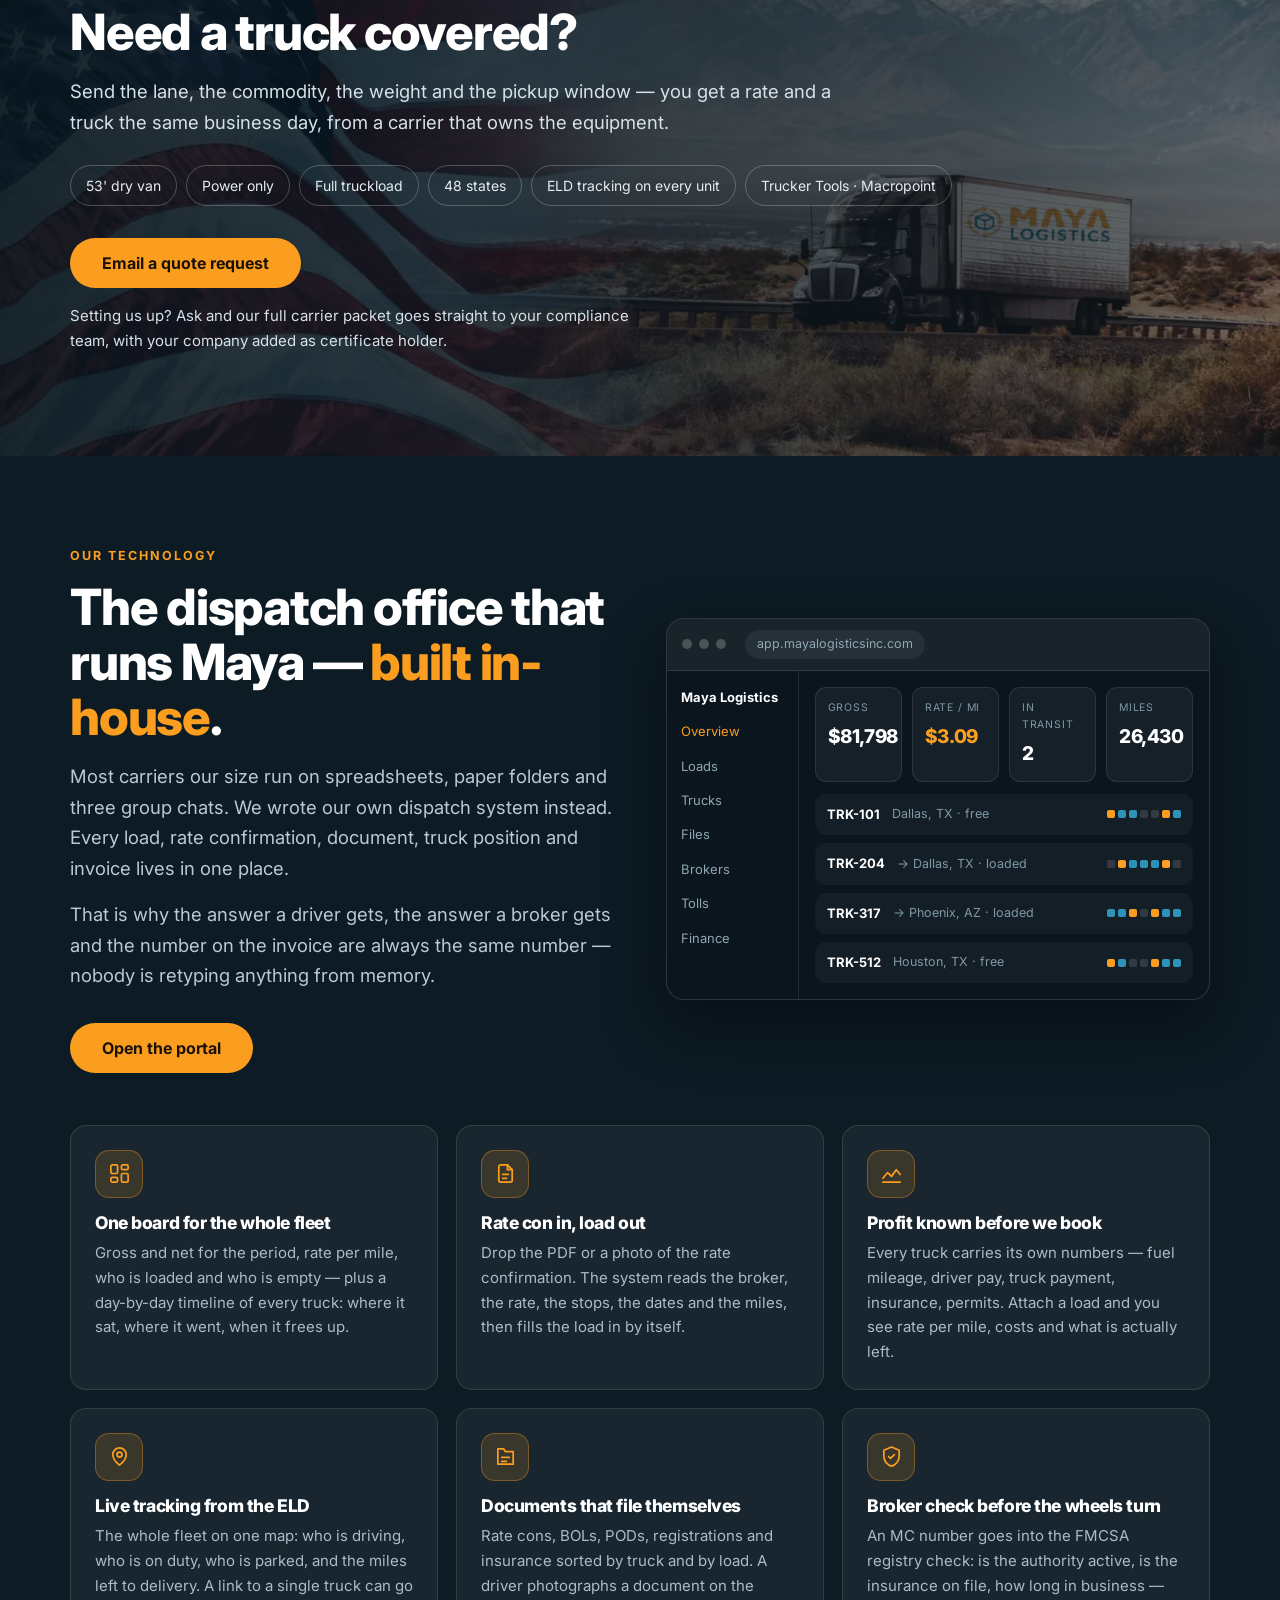
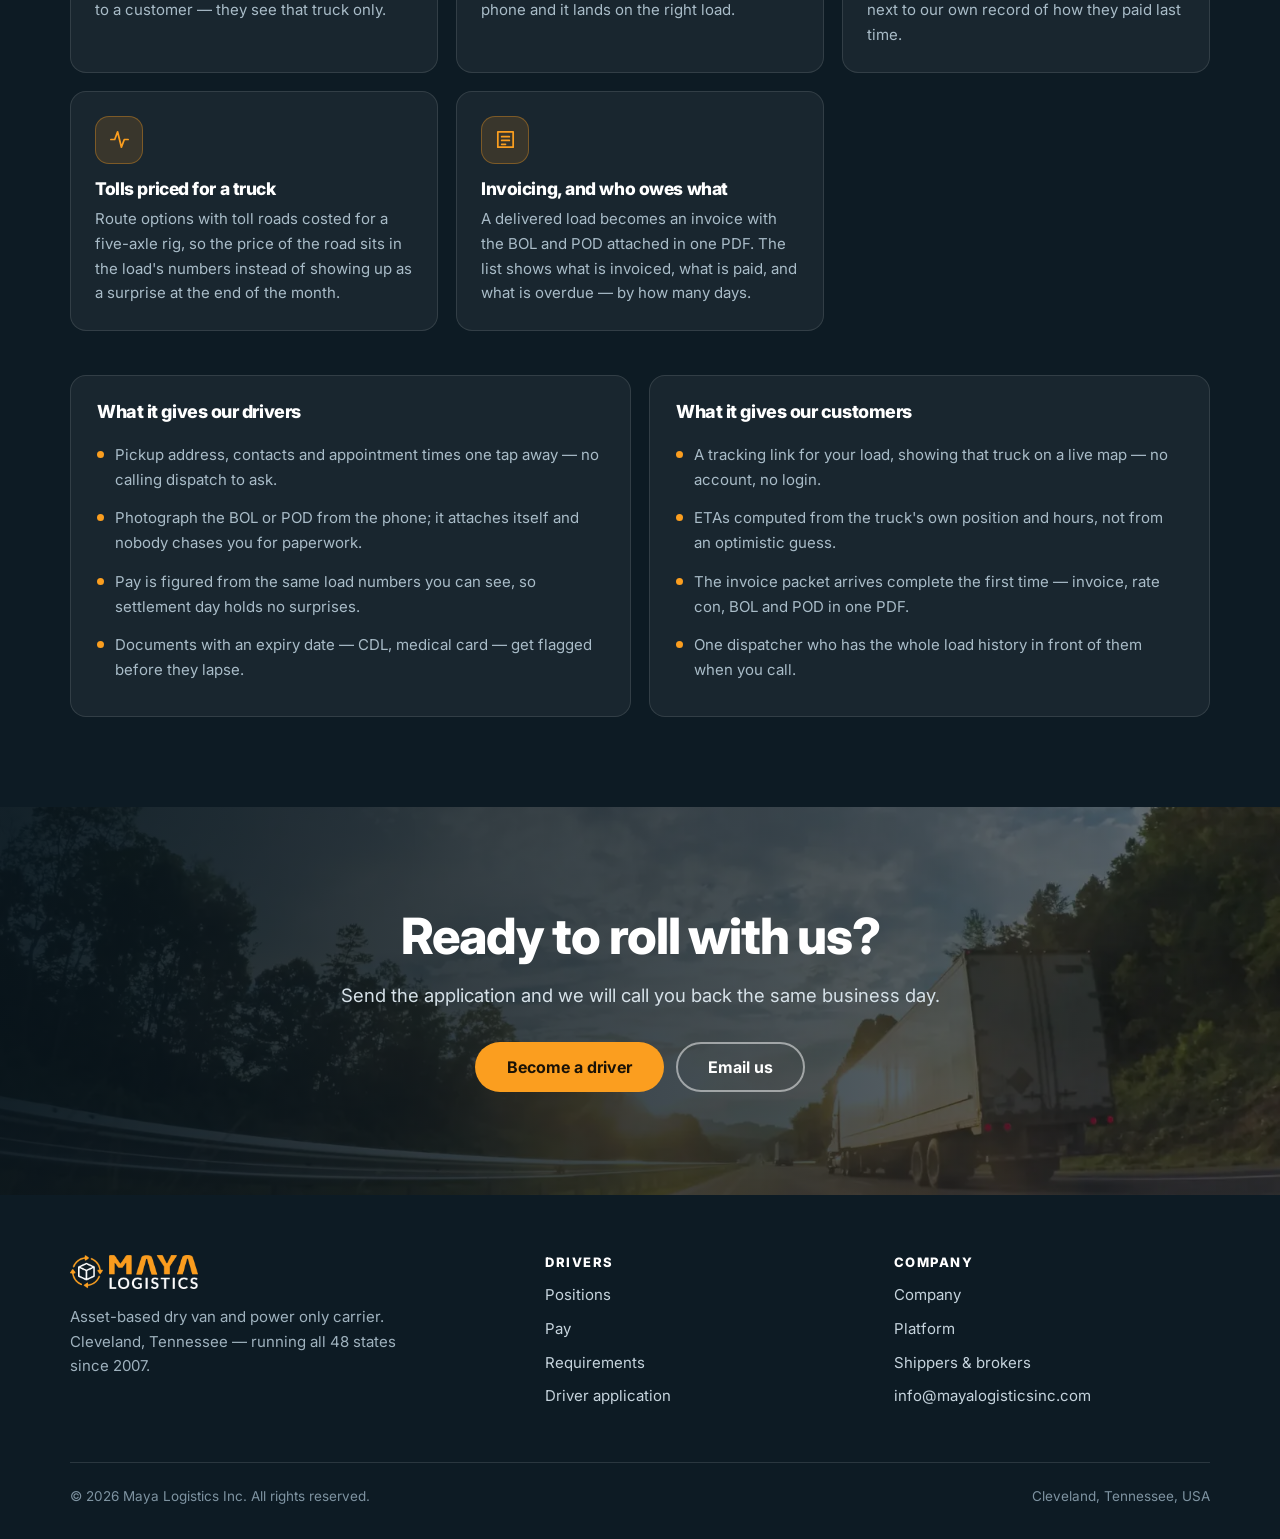
==== commit 47e35a18: "fix: почта сайта — info@mayalogisticsinc.com, ящик наконец заведён Владелец создал ящик в hPanel. MX" ====
--- a/index.html
+++ b/index.html
@@ -206,10 +206,10 @@
       <p class="eyebrow">Driver application</p>
       <h2 class="h2">Tell us about yourself.</h2>
       <p class="lead">Fill this in and we get back to you the same business day. Nothing is stored on this website — the form just writes the letter for you, ready to send from Gmail or from your own mail app.</p>
-      <p class="lead">Prefer to write directly? <a data-mail href="mailto:dispatch@mayalogisticsinc.com">dispatch@mayalogisticsinc.com</a></p>
-    </div>
-
-    <form class="form-wrap" data-mail-form="dispatch@mayalogisticsinc.com"
+      <p class="lead">Prefer to write directly? <a data-mail href="mailto:info@mayalogisticsinc.com">info@mayalogisticsinc.com</a></p>
+    </div>
+
+    <form class="form-wrap" data-mail-form="info@mayalogisticsinc.com"
           data-subject="Driver application — Maya Logistics" data-sent-title="Your application is ready">
       <div class="fields">
         <div class="field">
@@ -293,7 +293,7 @@
     </div>
 
     <div class="btns">
-      <a class="btn btn-o" data-mail data-mail-title="Email a quote request" href="mailto:dispatch@mayalogisticsinc.com?subject=Freight%20quote%20request&amp;body=Company%3A%0AContact%20name%3A%0ALane%20(pickup%20city%2Fstate%20-%20delivery%20city%2Fstate)%3A%0APickup%20date%20and%20window%3A%0ACommodity%20and%20weight%3A%0AEquipment%20(dry%20van%20or%20power%20only)%3A%0A">Email a quote request</a>
+      <a class="btn btn-o" data-mail data-mail-title="Email a quote request" href="mailto:info@mayalogisticsinc.com?subject=Freight%20quote%20request&amp;body=Company%3A%0AContact%20name%3A%0ALane%20(pickup%20city%2Fstate%20-%20delivery%20city%2Fstate)%3A%0APickup%20date%20and%20window%3A%0ACommodity%20and%20weight%3A%0AEquipment%20(dry%20van%20or%20power%20only)%3A%0A">Email a quote request</a>
     </div>
     <p class="lead" style="font-size:15px">Setting us up? Ask and our full carrier packet goes straight to your compliance team, with your company added as certificate holder.</p>
   </div>
@@ -429,7 +429,7 @@
     <p class="lead">Send the application and we will call you back the same business day.</p>
     <div class="btns" style="justify-content:center">
       <a class="btn btn-o" href="#apply">Become a driver</a>
-      <a class="btn btn-ghost" data-mail data-mail-title="Write to us" href="mailto:dispatch@mayalogisticsinc.com">Email us</a>
+      <a class="btn btn-ghost" data-mail data-mail-title="Write to us" href="mailto:info@mayalogisticsinc.com">Email us</a>
     </div>
   </div>
 </section>
@@ -458,7 +458,7 @@
           <li><a href="#company">Company</a></li>
           <li><a href="#platform">Platform</a></li>
           <li><a href="#shippers">Shippers &amp; brokers</a></li>
-          <li><a data-mail href="mailto:dispatch@mayalogisticsinc.com">dispatch@mayalogisticsinc.com</a></li>
+          <li><a data-mail href="mailto:info@mayalogisticsinc.com">info@mayalogisticsinc.com</a></li>
         </ul>
       </div>
     </div>
@@ -473,7 +473,7 @@
   <a class="fab-o" href="#apply" title="Become a driver" aria-label="Become a driver">
     <svg viewBox="0 0 24 24" aria-hidden="true"><path d="M16 21v-2a4 4 0 0 0-4-4H6a4 4 0 0 0-4 4v2"/><circle cx="9" cy="7" r="4"/><path d="M19 8v6M22 11h-6"/></svg>
   </a>
-  <a class="fab-w" href="mailto:dispatch@mayalogisticsinc.com" data-mail data-mail-title="Write to us" title="Email us" aria-label="Email us">
+  <a class="fab-w" href="mailto:info@mayalogisticsinc.com" data-mail data-mail-title="Write to us" title="Email us" aria-label="Email us">
     <svg viewBox="0 0 24 24" aria-hidden="true"><path d="M3 6h18v12H3z"/><path d="m3 7 9 6 9-6"/></svg>
   </a>
 </div>
@@ -485,7 +485,7 @@
     <p class="mbox-sub" data-mbox-sub hidden></p>
 
     <div class="mbox-addr">
-      <span data-mbox-addr>dispatch@mayalogisticsinc.com</span>
+      <span data-mbox-addr>info@mayalogisticsinc.com</span>
       <button class="mbox-copy" type="button" data-mbox-copy-addr data-done="Copied">Copy</button>
     </div>
 
@@ -493,7 +493,7 @@
 
     <div class="mbox-btns">
       <a class="btn btn-o" data-mbox-gmail href="https://mail.google.com/" target="_blank" rel="noopener">Open in Gmail</a>
-      <a class="btn btn-line" data-mbox-mailto href="mailto:dispatch@mayalogisticsinc.com">Mail app</a>
+      <a class="btn btn-line" data-mbox-mailto href="mailto:info@mayalogisticsinc.com">Mail app</a>
       <button class="btn btn-line" type="button" data-mbox-copy-body data-done="Copied" hidden>Copy the message</button>
     </div>
 
